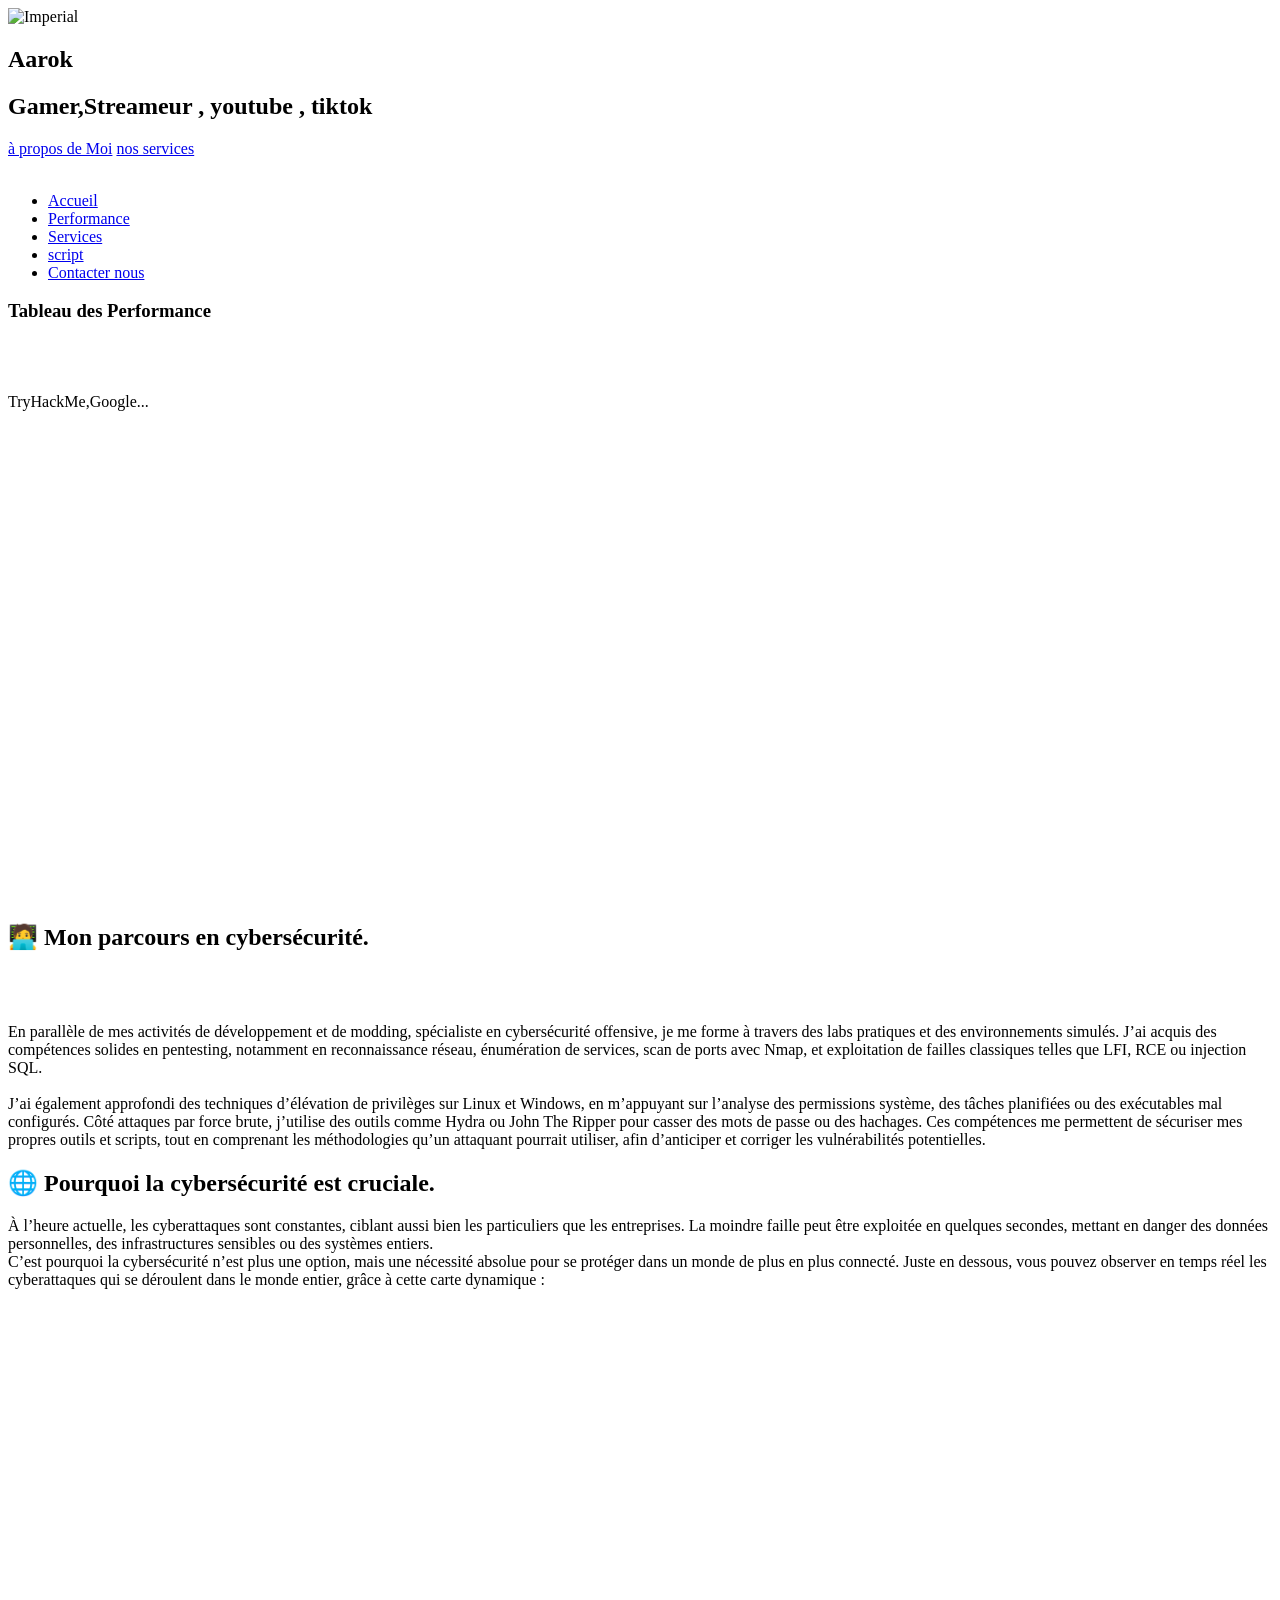
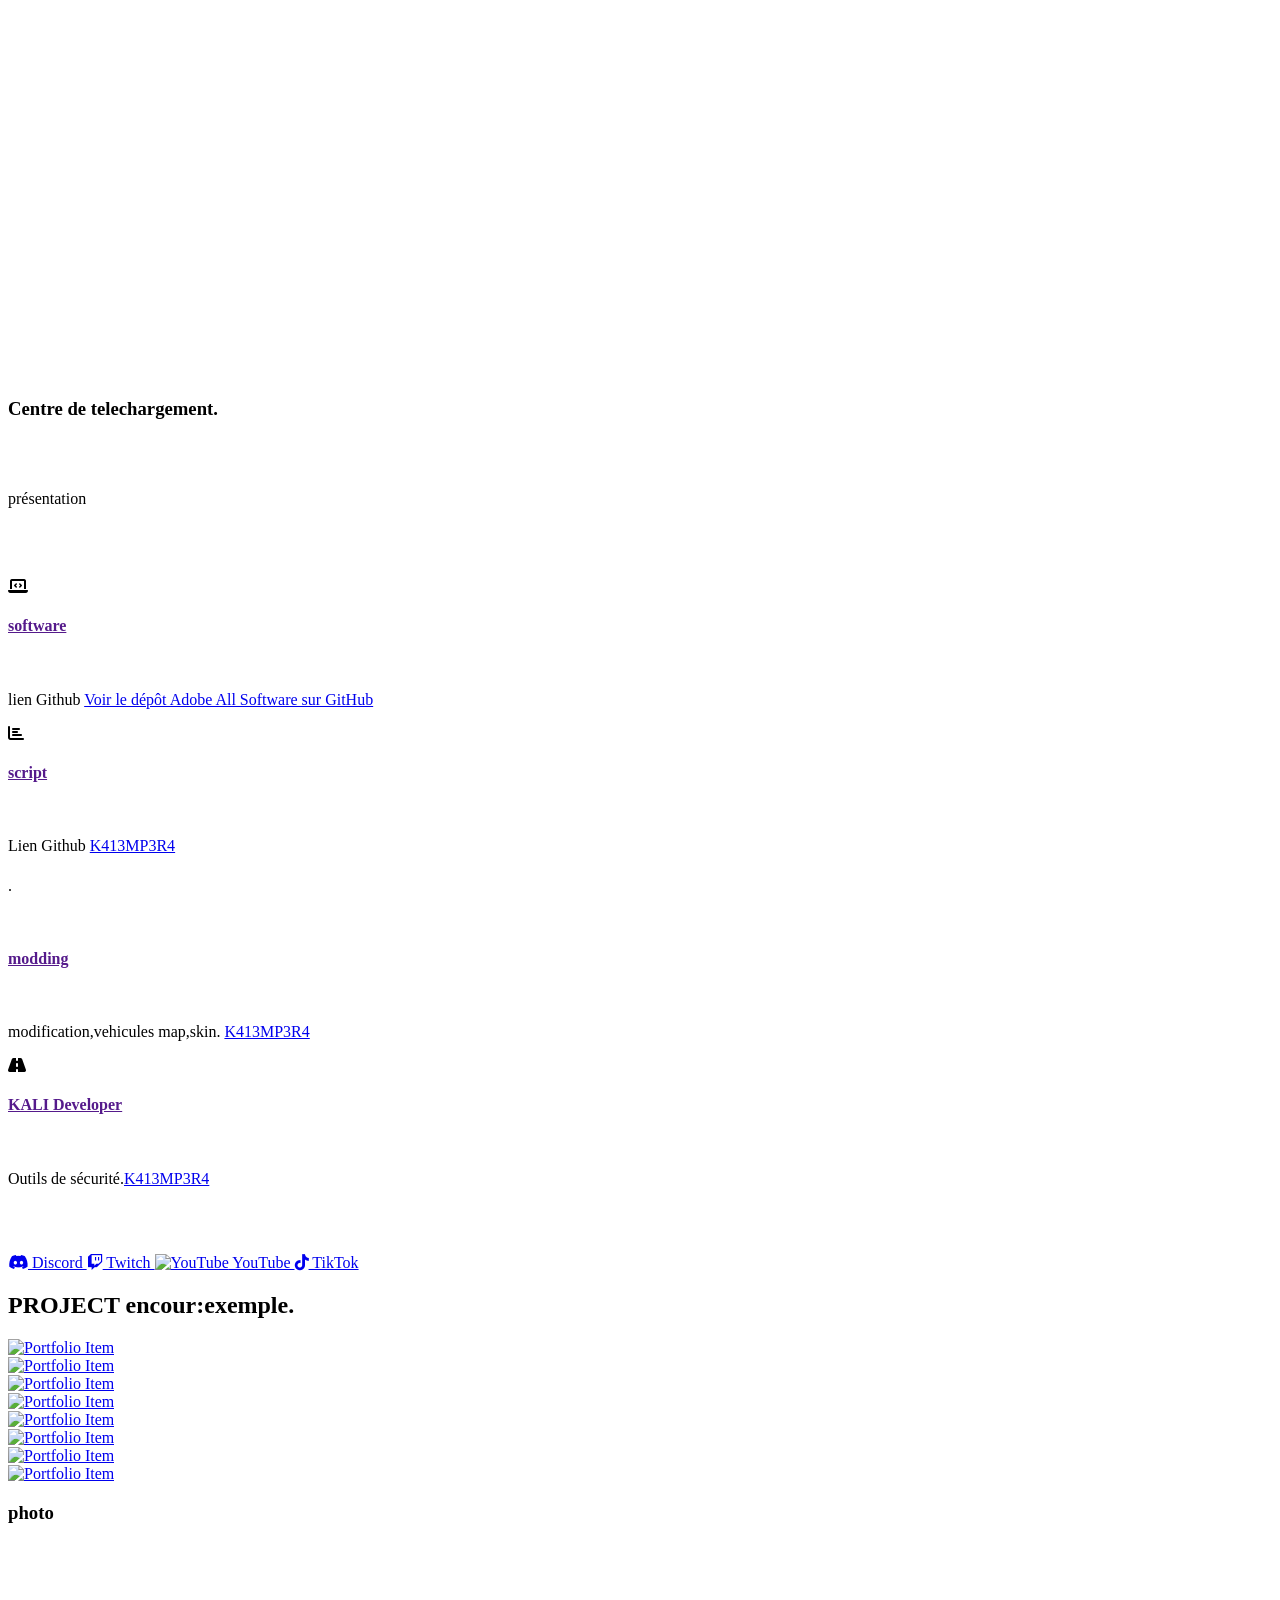
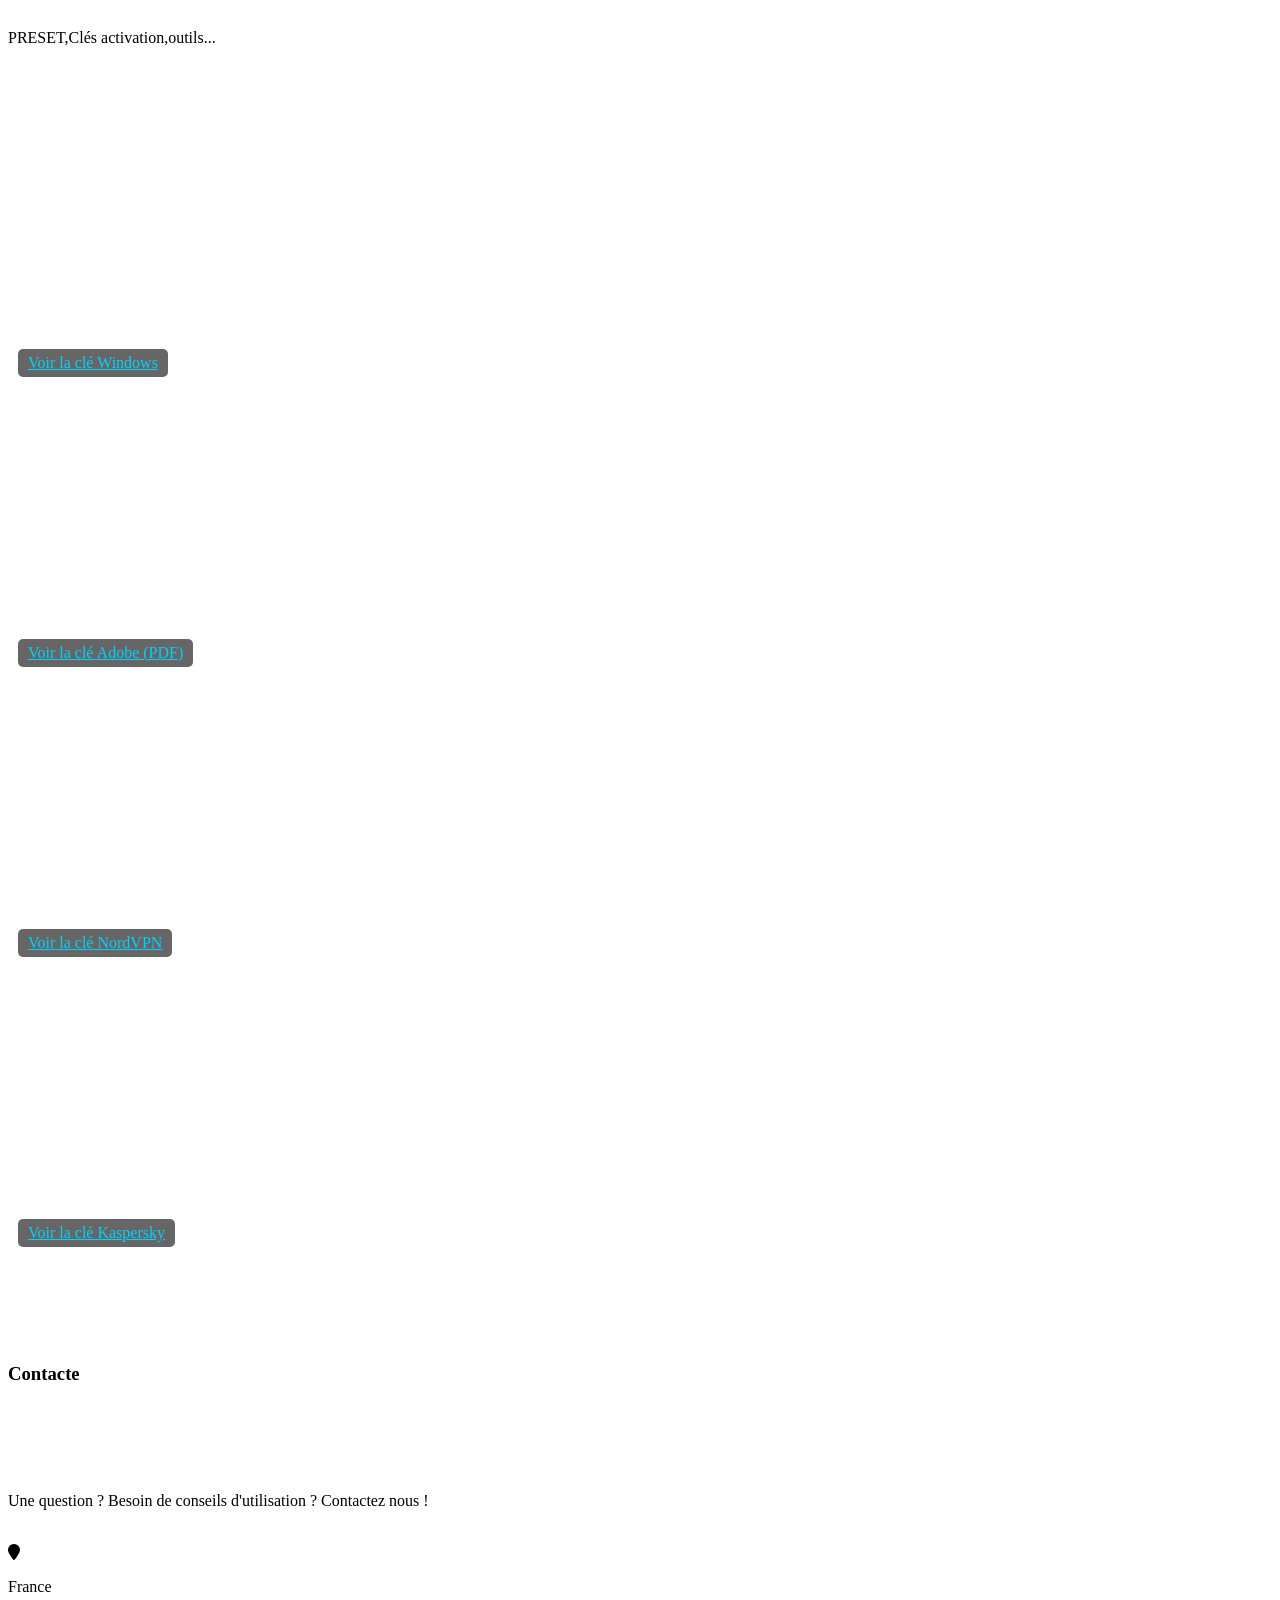
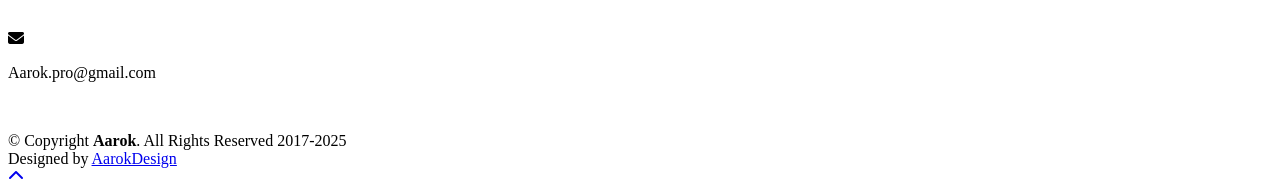
==== index.html @ c3aea9ba "Add files via upload" ====
<!DOCTYPE html>
<html lang="en">

<head>
  <meta charset="utf-8">
  <title>Aarok</title>
  <meta content="width=device-width, initial-scale=1.0" name="viewport">
  <meta content="" name="keywords">
  <meta content="" name="description">

  <!-- Facebook Opengraph integration: https://developers.facebook.com/docs/sharing/opengraph -->
  <meta property="og:title" content="">
  <meta property="og:image" content="">
  <meta property="og:url" content="">
  <meta property="og:site_name" content="">
  <meta property="og:description" content="">

  <!-- Twitter Cards integration: https://dev.twitter.com/cards/  -->
  <meta name="twitter:card" content="summary">
  <meta name="twitter:site" content="">
  <meta name="twitter:title" content="">
  <meta name="twitter:description" content="">
  <meta name="twitter:image" content="">

  <!-- Place your favicon.ico and apple-touch-icon.png in the template root directory -->
  <link href="favicon.ico" rel="shortcut icon">

  <!-- Google Fonts -->
  <link href="https://fonts.googleapis.com/css?family=Open+Sans:300,300i,400,400i,700,700i|Raleway:300,400,500,700,800" rel="stylesheet">

  <!-- Bootstrap CSS File -->
  <link href="lib/bootstrap/css/bootstrap.min.css" rel="stylesheet">

  <!-- Libraries CSS Files -->
  <link href="lib/font-awesome/css/font-awesome.min.css" rel="stylesheet">
  <link href="lib/animate-css/animate.min.css" rel="stylesheet">

  <!-- Main Stylesheet File -->
  <link href="css/style.css" rel="stylesheet">

  <!-- =======================================================
    Theme Name: Aarok

    Author: Aarok
  ======================================================= -->
</head>

<body>
  <div id="preloader"></div>

  <!--==========================
  Hero Section
  ============================-->
  <section id="hero">
    <div class="hero-container">
      <div class="wow fadeIn">
        <div class="hero-logo">
          <img class="" src="img/logo.png" alt="Imperial">
        </div>

        <h1>Aarok</h1>
        <h2>Gamer,Streameur <span class="rotating"> <rp>twitch</rp>, youtube , tiktok</span></h2>
        <div class="actions">
          <a href="#about" class="btn-get-started">à propos de Moi</a>
          <a href="#services" class="btn-services">nos services</a>
        </div>
      </div>
    </div>
  </section>

  <!--==========================
  Header Section
  ============================-->
  <header id="header">
    <div class="container">

      <div id="logo" class="pull-left">
        <a href="#hero"><img src="img/logo.png" alt="" title="" /></img></a>
        <!-- Uncomment below if you prefer to use a text image -->
        <!--<h1><a href="#hero">Header 1</a></h1>-->
      </div>

      <nav id="nav-menu-container">
        <ul class="nav-menu">
          <li class="menu-active"><a href="#hero">Accueil</a></li>
          <li><a href="#about">Performance</a></li>
          <li><a href="#services">Services</a></li>
          <li><a href="#portfolio">script</a></li>
          
                      </li>
          <li><a href="#contact">Contacter nous</a></li>
        </ul>
      </nav>
      <!-- #nav-menu-container -->
    </div>
  </header>
  <!-- #header -->

  <!--==========================
  About Section
  ============================-->
  <section id="about">
    <div class="container wow fadeInUp">
      <div class="row">
        <div class="col-md-12">
          <h3 class="section-title">Tableau des Performance </h3>
          <br />
          <br />
          <div class="section-title-divider"></div>
          <p class="section-description">TryHackMe,Google...</p>
          <br />
          <br />
          <div style="text-align: center;">
          <iframe 
    src="https://tryhackme.com/api/v2/badges/public-profile?userPublicId=2812137" 
    style="border:none; width: 100%; height: 400px;">
         </iframe>
        </div>
      </div>
    </div>
    <div class="container about-container wow fadeInUp">
      <div class="row">

        <div class="col-lg-6 about-img">
          <img src="img/about-img.jpg" alt="">
        </div>

        <div class="col-md-6 about-content">
          <br />
          <h2 class="about-title">🧑‍💻 Mon parcours en cybersécurité.</h2>
          <br />
          <br />
          <p class="about-text">
            En parallèle de mes activités de développement et de modding, spécialiste en cybersécurité offensive, je me forme à travers des labs pratiques et des environnements simulés. J’ai acquis des compétences solides en pentesting, notamment en reconnaissance réseau, énumération de services, scan de ports avec Nmap, et exploitation de failles classiques telles que LFI, RCE ou injection SQL.
             <br />
              <br />
J’ai également approfondi des techniques d’élévation de privilèges sur Linux et Windows, en m’appuyant sur l’analyse des permissions système, des tâches planifiées ou des exécutables mal configurés. Côté attaques par force brute, j’utilise des outils comme Hydra ou John The Ripper pour casser des mots de passe ou des hachages.
Ces compétences me permettent de sécuriser mes propres outils et scripts, tout en comprenant les méthodologies qu’un attaquant pourrait utiliser, afin d’anticiper et corriger les vulnérabilités potentielles.


            <br />
<h2 class="about-title"> 🌐 Pourquoi la cybersécurité est cruciale.</h2>
       </p>
          <p class="about-text">
            À l’heure actuelle, les cyberattaques sont constantes, ciblant aussi bien les particuliers que les entreprises. La moindre faille peut être exploitée en quelques secondes, mettant en danger des données personnelles, des infrastructures sensibles ou des systèmes entiers.
            <br />
C’est pourquoi la cybersécurité n’est plus une option, mais une nécessité absolue pour se protéger dans un monde de plus en plus connecté.

Juste en dessous, vous pouvez observer en temps réel les cyberattaques qui se déroulent dans le monde entier, grâce à cette carte dynamique :
          <p class="about-text">
           <br />  
        </div>
      </div>
    </div>
    <div style="display: flex; justify-content: center;">
    <iframe
  width="640"
  height="640"
  src="https://cybermap.kaspersky.com/en/widget/dynamic/dark"
  frameborder="0"
  allowfullscreen
  loading="lazy">
</iframe>
  </section>

  <!--==========================
  Services Section
  ============================-->
  <section id="services">
    <div class="container wow fadeInUp">
      <div class="row">
        <div class="col-md-12">
          <h3 class="section-title">Centre de telechargement.</h3>
          <br />
          <div class="section-title-divider"></div>
          <br />
          <p class="section-description">présentation</p>
        </div>
      </div>

     &nbsp; <div class="row">
     &nbsp; <div class="col-md-4 service-item">
     &nbsp; <div class="service-icon"><i class="fa-solid fa-laptop-code"></i></div>
            <h4 class="service-title"><a href="">software</a></h4>
            <br />
            <p class="service-description">lien Github <a href="https://github.com/K413MP3R4/-Adobe-All-Software-" target="_blank">Voir le dépôt Adobe All Software sur GitHub</a>
 </p>
            </div>
         

        <div class="col-md-4 service-item">
          <div class="service-icon"><i class="fa fa-bar-chart"></i></div>
          <h4 class="service-title"><a href="">script</a></h4>
          <br />
          <p class="service-description">Lien Github <a href="https://github.com/K413MP3R4" target="_blank">K413MP3R4</a></p>
          </div>
         

        <div class="col-md-4 service-item">
          <div class=""><i class=""></i></div>
          <h4 class="service-title"><a href=""></a></h4>
          <p class="service-description"> .</p>
        </div>
         </div>
        

        <div class="col-md-4 service-item">
          <div class="service-icon"><i class="fa fa-photo"></i></div>
          <h4 class="service-title"><a href="">modding</a></h4>
          <br />
          <p class="service-description">modification,vehicules map,skin. <a href="https://github.com/K413MP3R4" target="_blank">K413MP3R4</a></p>
        </div>
         

        <div class="col-md-4 service-item">
          <div class="service-icon"><i class="fa fa-road"></i></div>
          <h4 class="service-title"><a href="">KALI Developer</a></h4>
          <br />
          <p class="service-description">Outils de sécurité.<a href="https://github.com/K413MP3R4" target="_blank">K413MP3R4</a></p>
        </div>
       </div>
      </div>
     </div>
    </section>

  <!--==========================
  Subscrbe Section
  ============================-->
  <section id="subscribe">
  <h2 style="color: white;">réseaux sociaux</h2>
  <div class="social-links">
    <link rel="stylesheet" href="https://cdnjs.cloudflare.com/ajax/libs/font-awesome/6.5.0/css/all.min.css" />
<a href="https://discord.gg/votreLien" class="social-link discord" target="_blank">
  <i class="fab fa-discord"></i> Discord
</a>

    </a>
      <link rel="stylesheet" href="https://cdnjs.cloudflare.com/ajax/libs/font-awesome/6.5.0/css/all.min.css" />
<a href="https://www.twitch.tv/aar0ck" class="social-link twitch" target="_blank">
  <i class="fab fa-twitch"></i> Twitch
</a>

    </a>
    <a href="https://www.youtube.com/@Aarok.gaming" class="social-link youtube" target="_blank">
      <img src="https://upload.wikimedia.org/wikipedia/commons/4/42/YouTube_icon_%282013-2017%29.png" alt="YouTube" class="social-icon" /> YouTube
    </a>
    <link rel="stylesheet" href="https://cdnjs.cloudflare.com/ajax/libs/font-awesome/6.5.0/css/all.min.css" />
<a href="https://www.tiktok.com/@aarok.tv" class="social-link tiktok" target="_blank">
  <i class="fab fa-tiktok"></i> TikTok
</a>

</a>

    </a>
  </div>
</section>

   <section class="swag text-center" id="portfolio">
          <div class="container">
        <!-- Headline -->
            <div class="row">
              <h1 class="arrow">
                PROJECT <span>encour:exemple.</span>
              </h1>
            </div>
          </div>
        </section>

        <div class="container">
          <div class="row row-offset-0">
           
          <!-- PORTFOLIO ITEM 1 -->
          <div class="col-md-3 col-sm-6">
              <div class="overlay-effect effects clearfix">
                  <div class="img">
                      <a href="img/portfolio/portfolio-01-large.jpg" data-lightbox="OS" title="Kali Linux 3.0"><img class="grayscale" src="img/portfolio/portfolio-01-thumbnail.jpg" alt="Portfolio Item"></a>
                  </div>
              </div>
          </div>
        <!-- PORTFOLIO ITEM END -->
    
        <!-- PORTFOLIO ITEM 2 -->
          <div class="col-md-3 col-sm-6">
              <div class="overlay-effect effects clearfix">
                  <div class="img">
                      <a href="img/portfolio/portfolio-02-large.jpg" data-lightbox="Web Service" title="DarkJpeg-Stego Web Service"><img class="grayscale" src="img/portfolio/portfolio-02-thumbnail.jpg" alt="Portfolio Item"></a>
                  </div>
              </div>
          </div>
        <!-- PORTFOLIO ITEM END -->
            
      <!-- PORTFOLIO ITEM 3 -->
          <div class="col-md-3 col-sm-6">
              <div class="overlay-effect effects clearfix">
                  <div class="img">
                      <a href="img/portfolio/portfolio-03-large.jpg" data-lightbox="Web Service" title="Encrypted-Crack Web Service"><img class="grayscale" src="img/portfolio/portfolio-03-thumbnail.jpg" alt="Portfolio Item"></a>
                  </div>
              </div>
          </div>
        <!-- PORTFOLIO ITEM END -->
            
      <!-- PORTFOLIO ITEM 4 -->
          <div class="col-md-3 col-sm-6 ">
              <div class="overlay-effect effects clearfix">
                  <div class="img">
                      <a href="img/portfolio/portfolio-04-large.jpg" data-lightbox="Website" title="CybernetiX-S3C Website w/ app"><img class="grayscale" src="img/portfolio/portfolio-04-thumbnail.jpg" alt="Portfolio Item"></a>
                  </div>
              </div>
          </div>
        <!-- PORTFOLIO ITEM END -->
                 
          <!-- PORTFOLIO ITEM 5 -->
          <div class="col-md-3 col-sm-6 ">
              <div class="overlay-effect effects clearfix">
                  <div class="img">
                      <a href="img/portfolio/portfolio-05-large.jpg" data-lightbox="Tools" title="IP-Locator"><img class="grayscale" src="img/portfolio/portfolio-05-thumbnail.jpg" alt="Portfolio Item"></a>
                  </div>
              </div>
          </div>
        <!-- PORTFOLIO ITEM END -->
    
        <!-- PORTFOLIO ITEM 6 -->
          <div class="col-md-3 col-sm-6">
              <div class="overlay-effect effects clearfix">
                  <div class="img">
                      <a href="img/portfolio/portfolio-06-large.jpg" data-lightbox="Tools" title="Infosploit"><img class="grayscale" src="img/portfolio/portfolio-06-thumbnail.jpg" alt="Portfolio Item"></a>
                  </div>
              </div>
          </div>
        <!-- PORTFOLIO ITEM END -->
            
      <!-- PORTFOLIO ITEM 7 -->
          <div class="col-md-3 col-sm-6">
              <div class="overlay-effect effects clearfix">
                  <div class="img">
                      <a href="img/portfolio/portfolio-07-large.jpg" data-lightbox="Tools" title="Script Kiddie WPS Cracker"><img class="grayscale" src="img/portfolio/portfolio-07-thumbnail.jpg" alt="Portfolio Item"></a>
                  </div>
              </div>
          </div>
        <!-- PORTFOLIO ITEM END -->
            
      <!-- PORTFOLIO ITEM 8 -->
          <div class="col-md-3 col-sm-6">
              <div class="overlay-effect effects clearfix">
                  <div class="img">
                      <a href="img/portfolio/portfolio-08-large.jpg" data-lightbox="Tools" title="Facial-Recon"><img class="grayscale" src="img/portfolio/portfolio-08-thumbnail.jpg" alt="Portfolio Item"></a>
                  </div>
              </div>
          </div>
        <!-- PORTFOLIO ITEM END -->
        </div><!--/row-->
      </div><!--/.container-->
    <!-- ==========================
        PORTFOLIO SECTION END
        =========================== -->
      


  <!--==========================
  Porfolio Section
  ============================-->
  <section id="portfolio">
    <div class="container wow fadeInUp">
      <div class="row">
        <div class="col-md-12">
          <h3 class="section-title">photo</h3>
          <br />
          <br />
          <p>
          <div class="section-title-divider"></div>
          <br />
          <p class="section-description">PRESET,Clés activation,outils...</p>
          <br />
        </div>
      </div>
      <p>

      <style>
  .portfolio-item {
    position: relative;
    background-size: cover;
    background-position: center;
    padding: 20px;
    color: white;
    height: 250px;
    display: flex;
    align-items: flex-end;
  }

  .portfolio-link {
    position: absolute;
    bottom: 10px;
    left: 10px;
    background-color: rgba(0, 0, 0, 0.6);
    padding: 5px 10px;
    border-radius: 5px;
  }

  .portfolio-link a {
    color: #00d1ff;
    text-decoration: underline;
  }
</style>

<!-- CSS personnalisé pour uniformiser les cartes -->
<style>
  .portfolio-item {
    position: relative;
    background-size: cover;
    background-position: center;
    padding: 20px;
    color: white;
    height: 250px;
    display: flex;
    align-items: flex-end;
    border-radius: 10px;
    overflow: hidden;
  }

  .portfolio-link {
    position: absolute;
    bottom: 10px;
    left: 10px;
    background-color: rgba(0, 0, 0, 0.6);
    padding: 5px 10px;
    border-radius: 5px;
  }

  .portfolio-link a {
    color: #00d1ff;
    text-decoration: underline;
  }

  .details h4,
  .details span {
    margin: 0;
  }

  .row.g-4 {
    gap: 20px;
  }
</style>

<!-- Grille Bootstrap avec 4 colonnes -->
<div class="container">
  <div class="row g-4">

    <!-- Windows -->
    <div class="col-md-3">
      <div class="portfolio-item" style="background-image: url(img/portfolio-1.jpg);">
        <div class="details">
          <h4>WINDOWS</h4>
          <span>License Key</span>
        </div>
        <div class="portfolio-link">
          <a href="https://github.com/K413MP3R4/ALL-softwares-hub/blob/main/WINDOWS%20KEY.txt"
             target="_blank" rel="noopener noreferrer">
            Voir la clé Windows
          </a>
        </div>
      </div>
    </div>

    <!-- Adobe -->
    <div class="col-md-3">
      <div class="portfolio-item" style="background-image: url(img/portfolio-2.jpg);">
        <div class="details">
          <h4>Adobe Full</h4>
          <span>License Key</span>
        </div>
        <div class="portfolio-link">
          <a href="https://github.com/K413MP3R4/ALL-softwares-hub/blob/main/adobe%20key.pdf"
             target="_blank" rel="noopener noreferrer">
            Voir la clé Adobe (PDF)
          </a>
        </div>
      </div>
    </div>

    <!-- NordVPN -->
    <div class="col-md-3">
      <div class="portfolio-item" style="background-image: url(img/portfolio-3.jpg);">
        <div class="details">
          <h4>NordVPN Full</h4>
          <span>License Key</span>
        </div>
        <div class="portfolio-link">
          <a href="https://github.com/K413MP3R4/ALL-softwares-hub/blob/main/NordVPN%20Crack.txt"
             target="_blank" rel="noopener noreferrer">
            Voir la clé NordVPN
          </a>
        </div>
      </div>
    </div>

    <!-- Kaspersky -->
    <div class="col-md-3">
      <div class="portfolio-item" style="background-image: url(img/portfolio-4.jpg);">
        <div class="details">
          <h4>KASPERSKY Full</h4>
          <span>License Key</span>
        </div>
        <div class="portfolio-link">
          <a href="https://github.com/K413MP3R4/ALL-softwares-hub/blob/main/%F0%9F%9A%80%20Kaspersky%20Total%20Security%20Crack%20(.txt"
             target="_blank" rel="noopener noreferrer">
            Voir la clé Kaspersky
          </a>
        </div>
      </div>
    </div>

  </div>
</div>

          </a>
        </div>
         <p>

      </div>
    </div>
  </section>

  

  
  <!--==========================
  Contact Section
  ============================-->
  <section id="contact">
    <div class="container wow fadeInUp">
      <div class="row">
        <div class="col-md-12">
          <br />
          <br />
          <br />
          <br />
          <h3 class="section-title">Contacte</h3>
          <br />
          <br />
          <div class="section-title-divider"></div>
          <br />
          <br />
          <p class="section-description"> Une question ? Besoin de conseils d'utilisation ? Contactez nous !</p>
        </div>
      </div>
      <br />

      <div class="row">
        <div class="col-md-3 col-md-push-2">
          <div class="info">
            <div>
              <i class="fa fa-map-marker"></i>
              <p>France<br></p>
            </div>
            <br />
            <div>
              <i class="fa fa-envelope"></i>
              <p>Aarok.pro@gmail.com</p>
              <br />
            </div>

            <div>
              
              <p></p>
            </div>

          </div>
        </div>


      </div>
    </div>
  </section>

  <!--==========================
  Footer
============================-->
  <footer id="footer">
    <div class="container">
      <div class="row">
        <div class="col-md-12">
          <div class="copyright">
            &copy; Copyright <strong>Aarok</strong>. All Rights Reserved 2017-2025
          </div>
          <div class="credits">
            <!--
              All the links in the footer should remain intact.
              You can delete the links only if you purchased the pro version.
              Licensing information: https://bootstrapmade.com/license/
              Purchase the pro version with working PHP/AJAX contact form: https://bootstrapmade.com/buy/?theme=Imperial
            -->
            Designed by <a href="https:///" class="aarok-design-link">AarokDesign</a>

          </div>
        </div>
      </div>
    </div>
  </footer>
  <!-- #footer -->

  <a href="#" class="back-to-top"><i class="fa fa-chevron-up"></i></a>

  <!-- Required JavaScript Libraries -->
  <script src="lib/jquery/jquery.min.js"></script>
  <script src="lib/bootstrap/js/bootstrap.min.js"></script>
  <script src="lib/superfish/hoverIntent.js"></script>
  <script src="lib/superfish/superfish.min.js"></script>
  <script src="lib/morphext/morphext.min.js"></script>
  <script src="lib/wow/wow.min.js"></script>
  <script src="lib/stickyjs/sticky.js"></script>
  <script src="lib/easing/easing.js"></script>

  <!-- Template Specisifc Custom Javascript File -->
  <script src="js/custom.js"></script>

  <script src="contactform/contactform.js"></script>


</body>

</html>
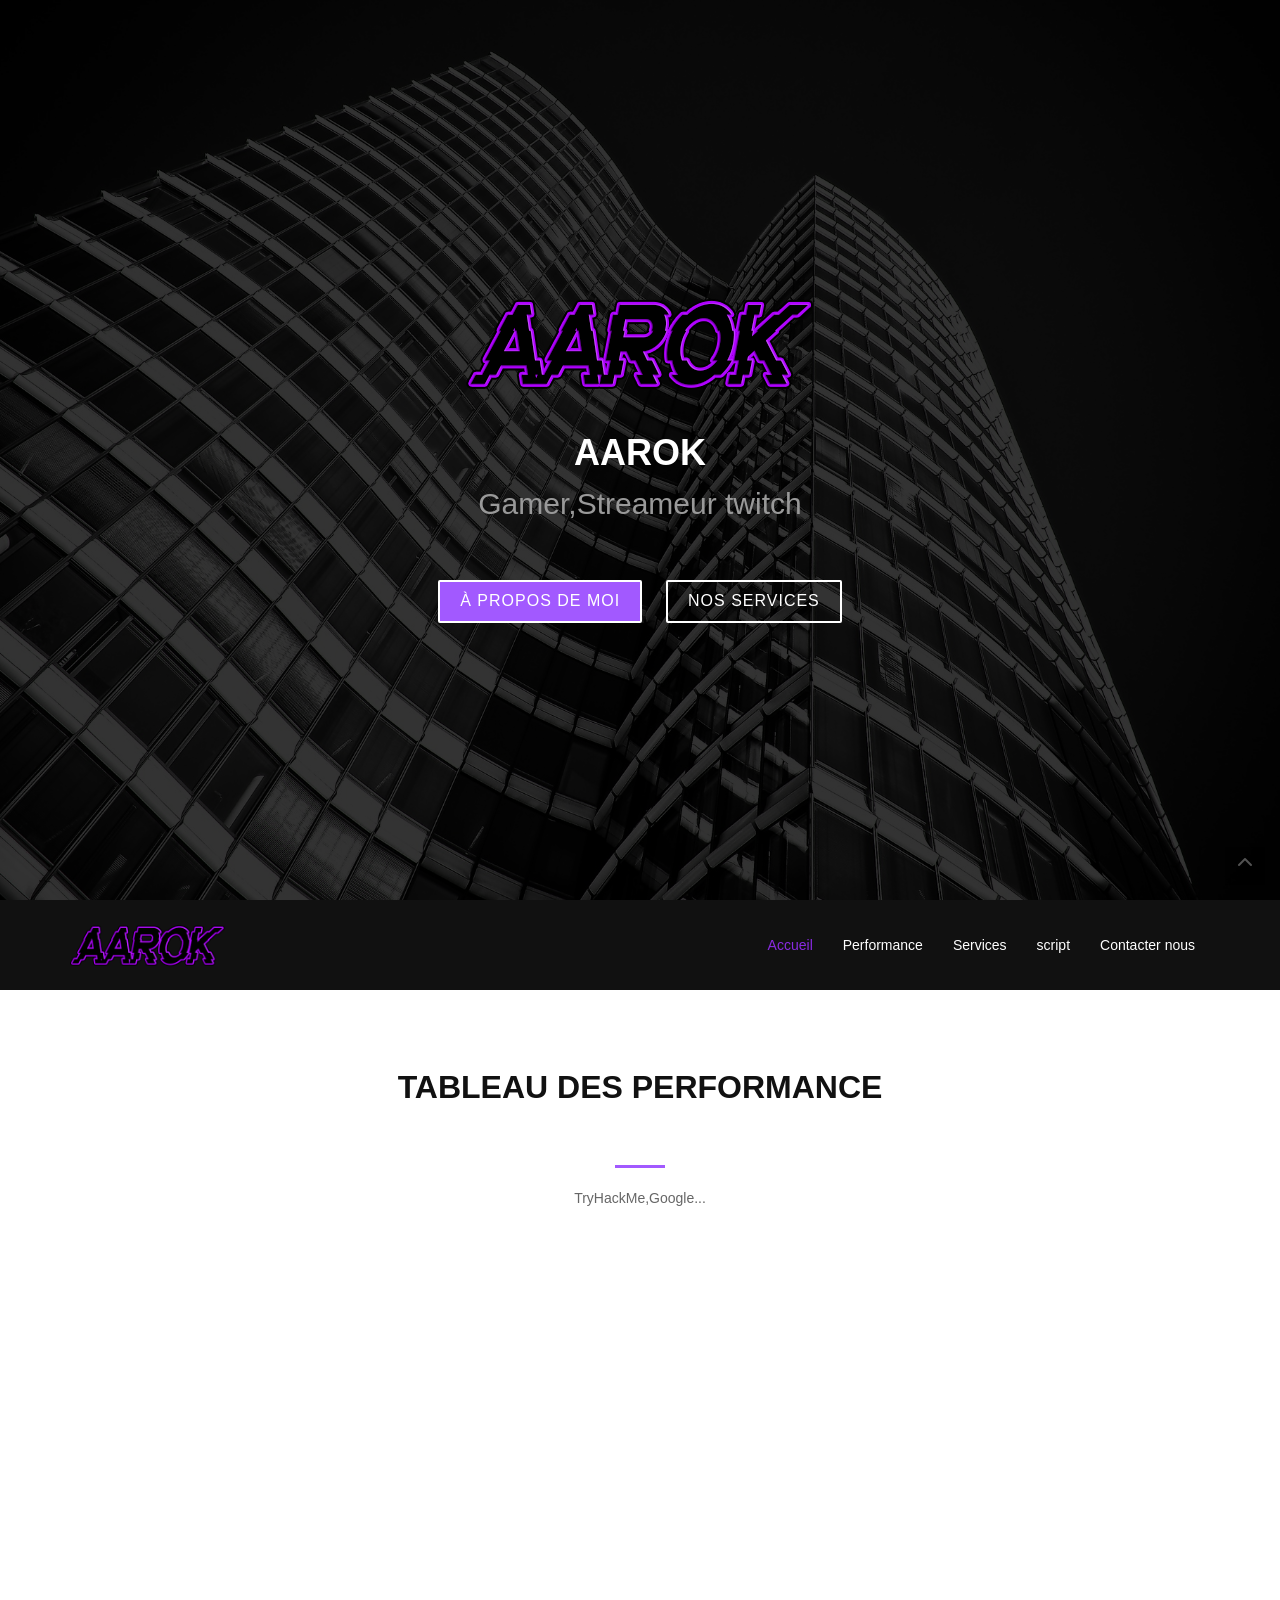
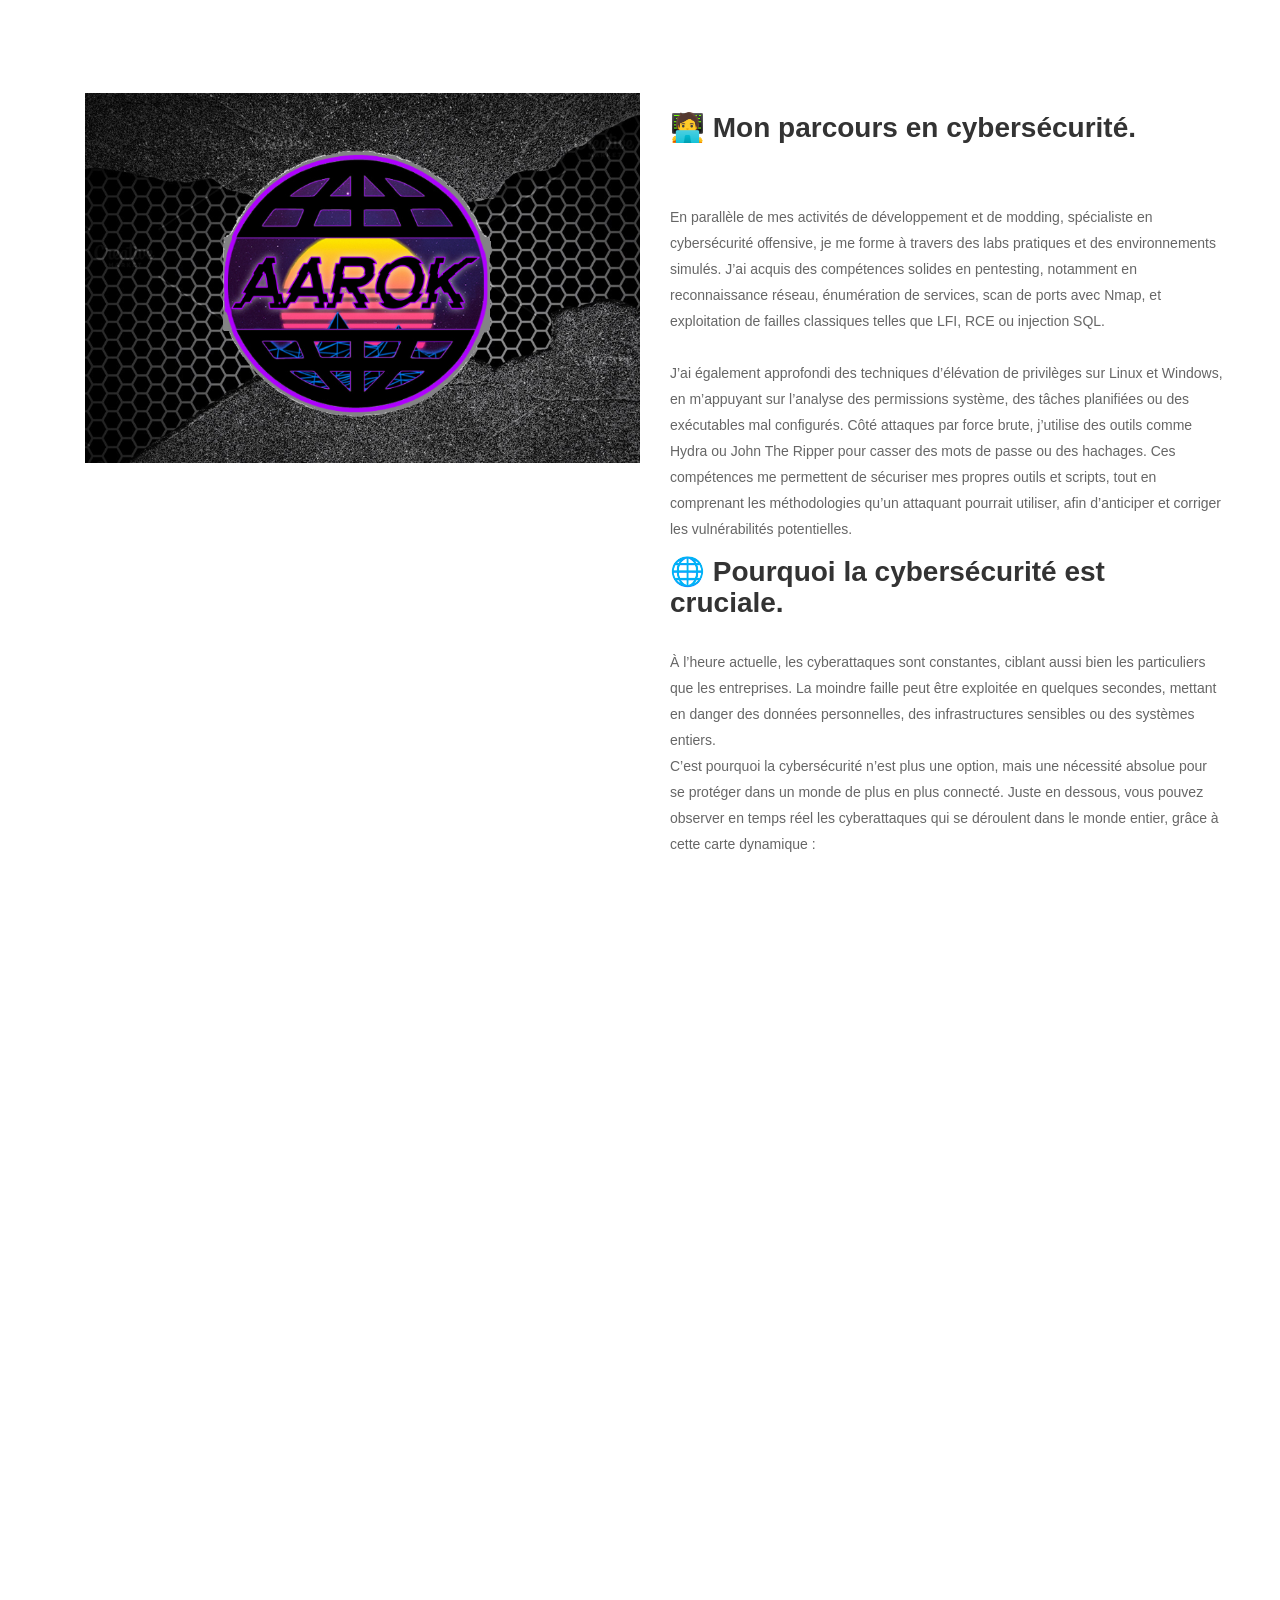
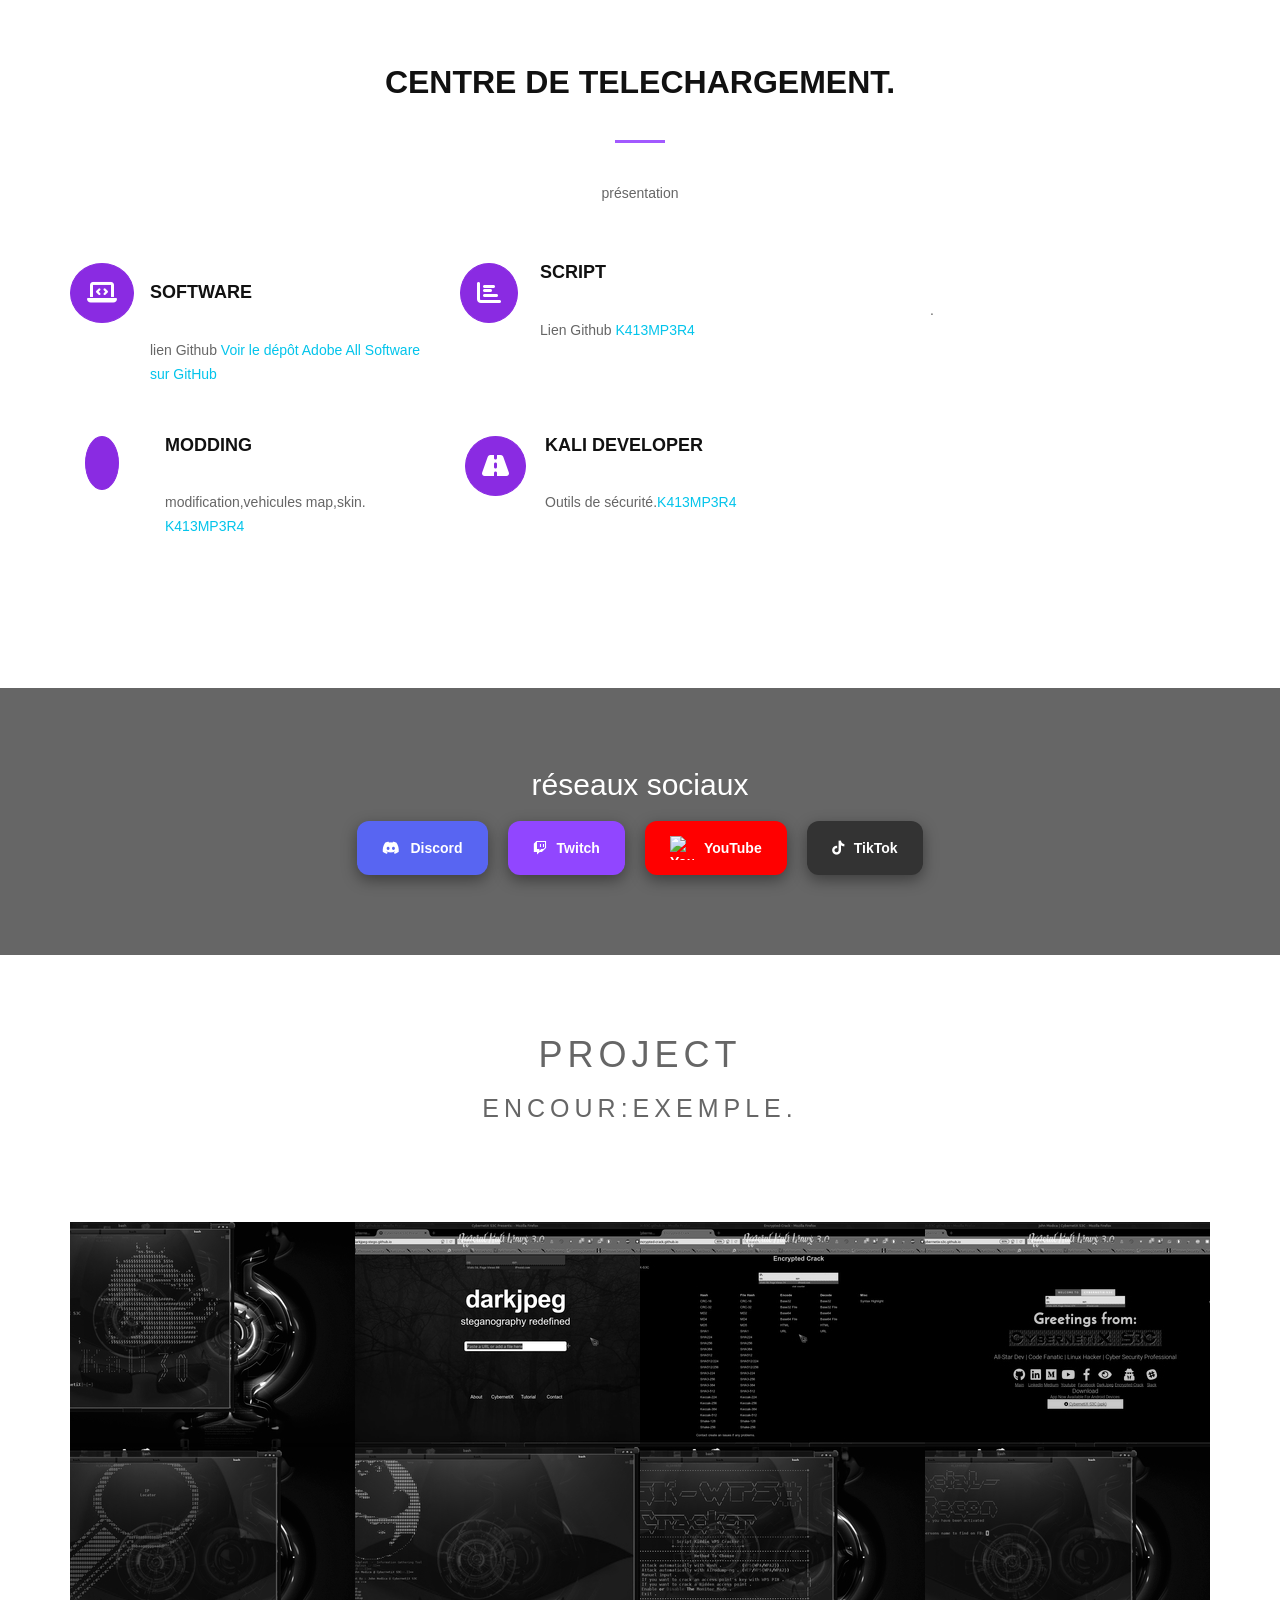
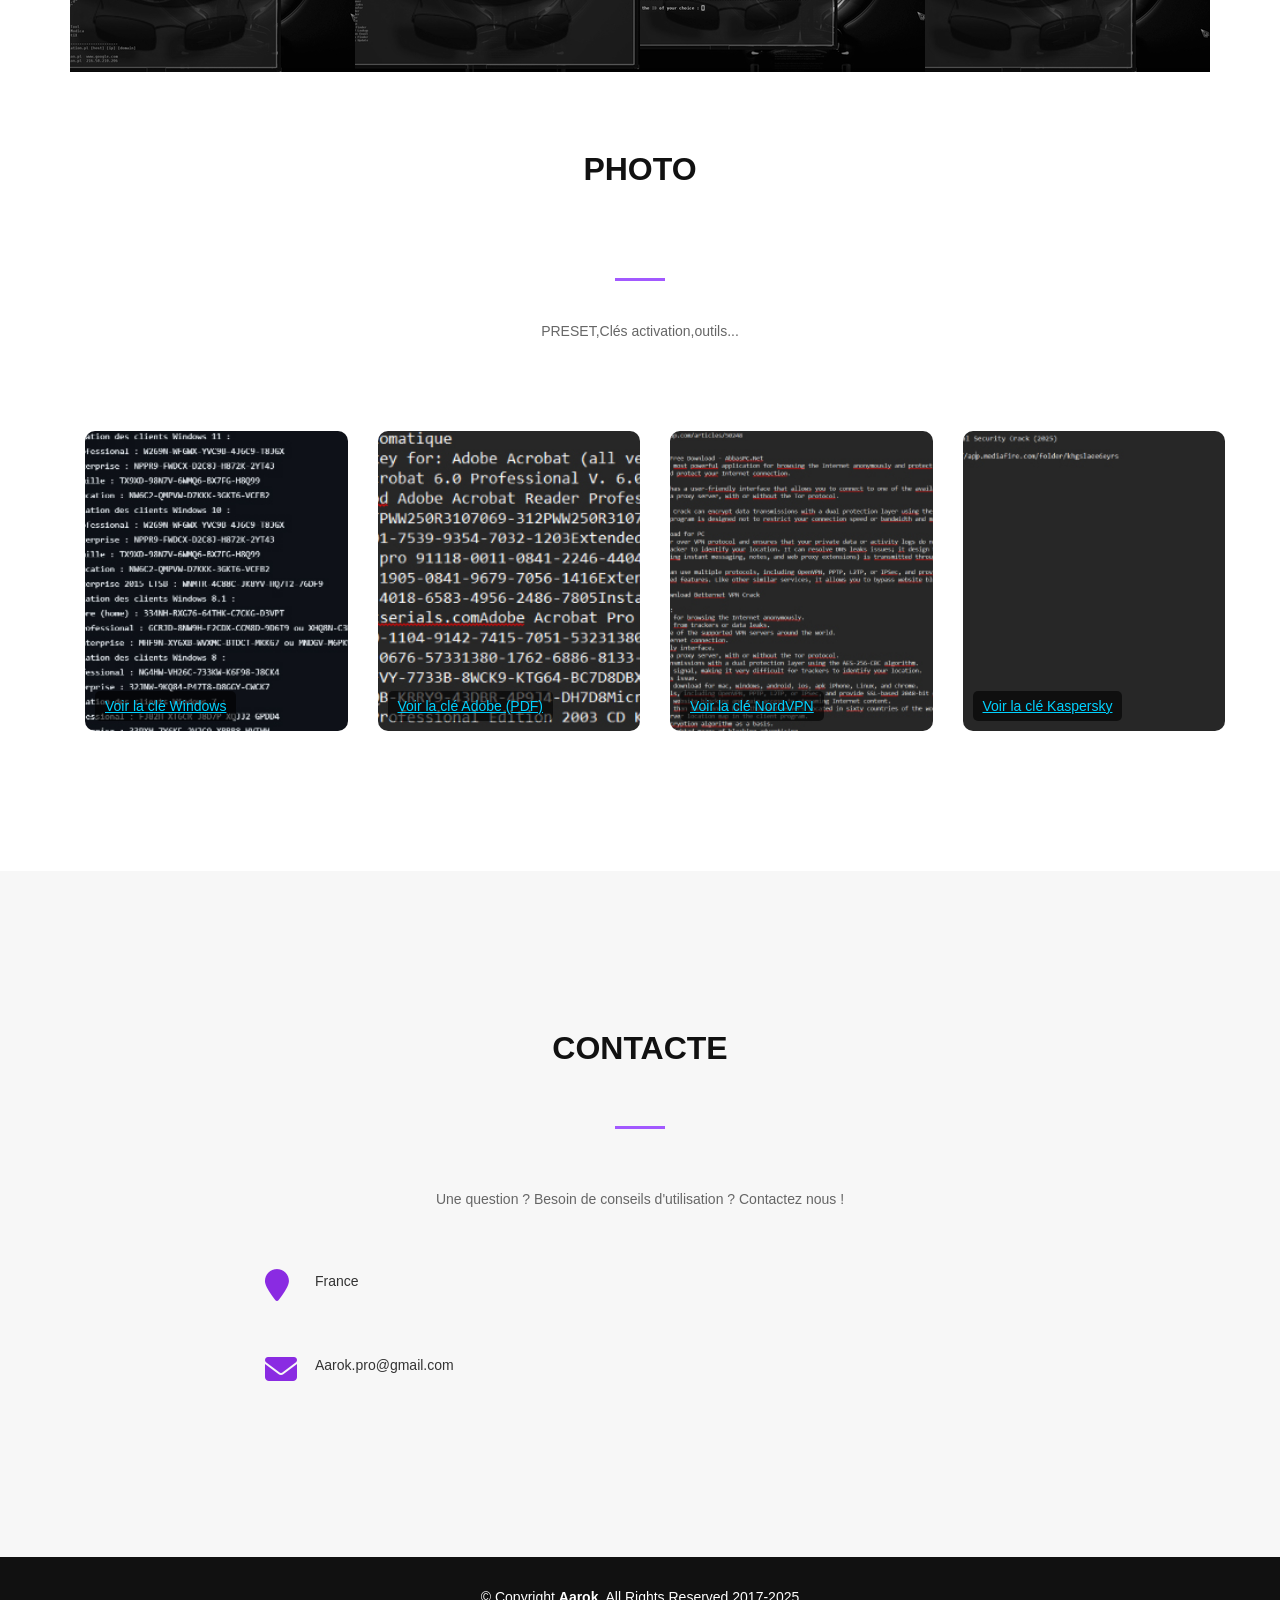
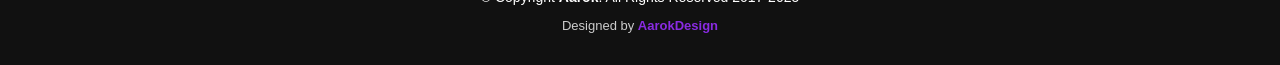
==== commit da46f971: "Update index.html" ====
--- a/index.html
+++ b/index.html
@@ -147,20 +147,15 @@
 C’est pourquoi la cybersécurité n’est plus une option, mais une nécessité absolue pour se protéger dans un monde de plus en plus connecté.
 
 Juste en dessous, vous pouvez observer en temps réel les cyberattaques qui se déroulent dans le monde entier, grâce à cette carte dynamique :
-          <p class="about-text">
-           <br />  
-        </div>
-      </div>
-    </div>
-    <div style="display: flex; justify-content: center;">
-    <iframe
+          <iframe
   width="640"
   height="640"
-  src="https://cybermap.kaspersky.com/en/widget/dynamic/dark"
+  src="https://maps.google.com/maps?q=paris&t=&z=13&ie=UTF8&iwloc=&output=embed"
   frameborder="0"
   allowfullscreen
   loading="lazy">
 </iframe>
+
   </section>
 
   <!--==========================
--- a/css/style.css
+++ b/css/style.css
@@ -0,0 +1,1094 @@
+/*
+  Theme Name: KALIMPERA
+  Author: Aarok
+*/
+/*--------------------------------------------------------------
+# General
+--------------------------------------------------------------*/
+body {
+  background: #fff;
+  color: #666666;
+  font-family: "Open Sans", sans-serif;
+}
+
+a {
+  color: #03C4EB;
+  transition: 0.5s;
+}
+
+a:hover, a:active, a:focus {
+  color: #03c5ec;
+  outline: none;
+  text-decoration: none;
+}
+
+p {
+  padding: 0;
+  margin: 0 0 30px 0;
+}
+
+h1, h2, h3, h4, h5, h6 {
+  font-family: "Raleway", sans-serif;
+  font-weight: 400;
+  margin: 0 0 20px 0;
+  padding: 0;
+}
+
+/* Prelaoder */
+#preloader {
+  position: fixed;
+  left: 0;
+  top: 0;
+  z-index: 999;
+  width: 100%;
+  height: 100%;
+  overflow: visible;
+  background: #fff url("../img/preloader.svg") no-repeat center center;
+}
+
+/* Back to top button */
+.back-to-top {
+  position: fixed;
+  display: none;
+  background: rgba(0, 0, 0, 0.2);
+  color: #fff;
+  padding: 6px 12px 9px 12px;
+  font-size: 16px;
+  border-radius: 2px;
+  right: 15px;
+  bottom: 15px;
+  transition: background 0.5s;
+}
+
+@media (max-width: 768px) {
+  .back-to-top {
+    bottom: 15px;
+  }
+}
+
+.back-to-top:focus {
+  background: rgba(0, 0, 0, 0.2);
+  color: #fff;
+  outline: none;
+}
+
+.back-to-top:hover {
+  background: #03C4EB;
+  color: #fff;
+}
+
+/*--------------------------------------------------------------
+# Welcome
+--------------------------------------------------------------*/
+#hero {
+  display: table;
+  width: 100%;
+  height: 100vh;
+  background: url(../img/hero-bg.jpg) top center;
+  background-size: cover;
+}
+
+@media (min-width: 1024px) {
+  #hero {
+    background-attachment: fixed;
+  }
+}
+
+#hero .hero-logo {
+  margin: 20px;
+}
+
+#hero .hero-logo img {
+  max-width: 100%;
+}
+
+#hero .hero-container {
+  background: rgba(0, 0, 0, 0.8);
+  display: table-cell;
+  margin: 0;
+  padding: 0;
+  text-align: center;
+  vertical-align: middle;
+}
+
+#hero h1 {
+  margin: 30px 0 10px 0;
+  font-weight: 700;
+  line-height: 48px;
+  text-transform: uppercase;
+  color: #fff;
+}
+
+@media (max-width: 768px) {
+  #hero h1 {
+    font-size: 28px;
+    line-height: 36px;
+  }
+}
+
+#hero h2 {
+  color: #999;
+  margin-bottom: 50px;
+}
+
+@media (max-width: 768px) {
+  #hero h2 {
+    font-size: 24px;
+    line-height: 26px;
+    margin-bottom: 30px;
+  }
+  #hero h2 .rotating {
+    display: block;
+  }
+}
+
+#hero .rotating > .animated {
+  display: inline-block;
+}
+
+#hero .actions a {
+  font-family: "Raleway", sans-serif;
+  text-transform: uppercase;
+  font-weight: 500;
+  font-size: 16px;
+  letter-spacing: 1px;
+  display: inline-block;
+  padding: 8px 20px;
+  border-radius: 2px;
+  transition: 0.5s;
+  margin: 10px;
+}
+
+#hero .btn-get-started {
+  background: #a259ff;
+  border: 2px solid #fff;
+  color: #fff;
+}
+
+#hero .btn-get-started:hover {
+  background: none;
+  border: 2px solid #fff;
+  color: #fff;
+}
+
+#hero .btn-services {
+  border: 2px solid #fff;
+  color: #fff;
+}
+
+#hero .btn-services:hover {
+  background: #000000;
+  border: 2px solid #fff;
+}
+
+/*--------------------------------------------------------------
+# Header
+--------------------------------------------------------------*/
+#header {
+  background: #111;
+  padding: 20px 0;
+  height: 90px;
+}
+
+#header #logo {
+  float: left;
+}
+
+#header #logo h1 {
+  font-size: 36px;
+  margin: 0;
+  padding: 6px 0;
+  line-height: 1;
+  font-family: "Raleway", sans-serif;
+  font-weight: 700;
+  letter-spacing: 3px;
+  text-transform: uppercase;
+}
+
+#header #logo h1 a, #header #logo h1 a:hover {
+  color: #fff;
+}
+
+#header #logo img {
+  padding: 0;
+  margin: 0;
+  max-height: 50px;
+}
+
+@media (max-width: 768px) {
+  #header {
+    height: 80px;
+  }
+  #header #logo h1 {
+    font-size: 26px;
+  }
+  #header #logo img {
+    max-height: 40px;
+  }
+}
+
+.is-sticky #header {
+  background: rgba(0, 0, 0, 0.85);
+}
+
+/*--------------------------------------------------------------
+# Navigation Menu
+--------------------------------------------------------------*/
+/* Nav Menu Essentials */
+.nav-menu, .nav-menu * {
+  margin: 0;
+  padding: 0;
+  list-style: none;
+}
+
+.nav-menu ul {
+  position: absolute;
+  display: none;
+  top: 100%;
+  left: 0;
+  z-index: 99;
+}
+
+.nav-menu li {
+  position: relative;
+  white-space: nowrap;
+}
+
+.nav-menu > li {
+  float: left;
+}
+
+.nav-menu li:hover > ul,
+.nav-menu li.sfHover > ul {
+  display: block;
+}
+
+.nav-menu ul ul {
+  top: 0;
+  left: 100%;
+}
+
+.nav-menu ul li {
+  min-width: 180px;
+}
+
+/* Nav Menu Arrows */
+.sf-arrows .sf-with-ul {
+  padding-right: 30px;
+}
+
+.sf-arrows .sf-with-ul:after {
+  content: "\f107";
+  position: absolute;
+  right: 15px;
+  font-family: FontAwesome;
+  font-style: normal;
+  font-weight: normal;
+}
+
+.sf-arrows ul .sf-with-ul:after {
+  content: "\f105";
+}
+
+/* Nav Meu Container */
+#nav-menu-container {
+  float: right;
+  margin: 5px 0;
+}
+
+@media (max-width: 768px) {
+  #nav-menu-container {
+    display: none;
+  }
+}
+
+/* Nav Meu Styling */
+.nav-menu a {
+  padding: 10px 15px;
+  text-decoration: none;
+  display: inline-block;
+  color: #fff;
+  font-family: 'Raleway', sans-serif;
+  font-weight: 300;
+  font-size: 14px;
+  outline: none;
+}
+
+.nav-menu a:hover, .nav-menu li:hover > a, .nav-menu .menu-active > a {
+  color: #8a2be2;
+}
+
+.nav-menu ul {
+  margin: 4px 0 0 15px;
+  box-shadow: 0px 0px 1px 1px rgba(0, 0, 0, 0.08);
+}
+
+.nav-menu ul li {
+  background: #fff;
+  border-top: 1px solid #f4f4f4;
+}
+
+.nav-menu ul li:first-child {
+  border-top: 0;
+}
+
+.nav-menu ul li:hover {
+  background: #f6f6f6;
+}
+
+.nav-menu ul li a {
+  color: #333;
+}
+
+.nav-menu ul ul {
+  margin: 0;
+}
+
+/* Mobile Nav Toggle */
+#mobile-nav-toggle {
+  position: fixed;
+  right: 0;
+  top: 0;
+  z-index: 999;
+  margin: 20px 20px 0 0;
+  border: 0;
+  background: none;
+  font-size: 24px;
+  display: none;
+  transition: all 0.4s;
+  outline: none;
+}
+
+#mobile-nav-toggle i {
+  color: #fff;
+}
+
+@media (max-width: 768px) {
+  #mobile-nav-toggle {
+    display: inline;
+  }
+}
+
+/* Mobile Nav Styling */
+#mobile-nav {
+  position: fixed;
+  top: 0;
+  padding-top: 18px;
+  bottom: 0;
+  z-index: 998;
+  background: rgba(0, 0, 0, 0.9);
+  left: -260px;
+  width: 260px;
+  overflow-y: auto;
+  transition: 0.4s;
+}
+
+#mobile-nav ul {
+  padding: 0;
+  margin: 0;
+  list-style: none;
+}
+
+#mobile-nav ul li {
+  position: relative;
+}
+
+#mobile-nav ul li a {
+  color: #fff;
+  font-size: 16px;
+  overflow: hidden;
+  padding: 10px 22px 10px 15px;
+  position: relative;
+  text-decoration: none;
+  width: 100%;
+  display: block;
+  outline: none;
+}
+
+#mobile-nav ul li a:hover {
+  color: #fff;
+}
+
+#mobile-nav ul li li {
+  padding-left: 30px;
+}
+
+#mobile-nav ul .menu-has-children i {
+  position: absolute;
+  right: 0;
+  z-index: 99;
+  padding: 15px;
+  cursor: pointer;
+  color: #fff;
+}
+
+#mobile-nav ul .menu-has-children i.fa-chevron-up {
+  color: #03C4EB;
+}
+
+#mobile-nav ul .menu-item-active {
+  color: #03C4EB;
+}
+
+#mobile-body-overly {
+  width: 100%;
+  height: 100%;
+  z-index: 997;
+  top: 0;
+  left: 0;
+  position: fixed;
+  background: rgba(0, 0, 0, 0.6);
+  display: none;
+}
+
+/* Mobile Nav body classes */
+body.mobile-nav-active {
+  overflow: hidden;
+}
+
+body.mobile-nav-active #mobile-nav {
+  left: 0;
+}
+
+body.mobile-nav-active #mobile-nav-toggle {
+  color: #fff;
+}
+
+/*--------------------------------------------------------------
+# Sections
+--------------------------------------------------------------*/
+/* Sections Common
+--------------------------------*/
+.section-title {
+  font-size: 32px;
+  color: #111;
+  text-transform: uppercase;
+  text-align: center;
+  font-weight: 700;
+}
+
+.section-description {
+  text-align: center;
+  margin-bottom: 40px;
+}
+
+.section-title-divider {
+  width: 50px;
+  height: 3px;
+  background: #a259ff;
+  margin: 0 auto;
+  margin-bottom: 20px;
+}
+
+/* Get Started Section
+--------------------------------*/
+#about {
+  background: #fff;
+  padding: 80px 0;
+}
+
+#about .about-img {
+  overflow: hidden;
+}
+
+#about .about-img img {
+  max-width: 100%;
+}
+
+@media (max-width: 768px) {
+  #about .about-img {
+    height: auto;
+  }
+  #about .about-img img {
+    margin-left: 0;
+    padding-bottom: 30px;
+  }
+}
+
+#about .about-content {
+  background: #fff;
+}
+
+#about .about-title {
+  color: #333;
+  font-weight: 700;
+  font-size: 28px;
+}
+
+#about .about-text {
+  line-height: 26px;
+  margin-bottom: 15px;
+}
+
+#about .about-text:last-child {
+  margin-bottom: 0;
+}
+
+/* Services Section
+--------------------------------*/
+#services {
+  background: linear-gradient(rgba(255, 255, 255, 0.9), rgba(255, 255, 255, 0.9)), url("../img/services-bg.jpg") fixed center center;
+  background-size: cover;
+  padding: 80px 0 60px 0;
+}
+
+#services .service-item {
+  margin-bottom: 20px;
+}
+
+#services .service-icon {
+  float: left;
+  background: #8a2be2;
+  padding: 16px;
+  border-radius: 50%;
+  transition: 0.5s;
+  border: 1px solid #8a2be2;
+}
+
+#services .service-icon i {
+  color: #fff;
+  font-size: 24px;
+}
+
+#services .service-item:hover .service-icon {
+  background: #fff;
+}
+
+#services .service-item:hover .service-icon i {
+  color: #8a2be2;
+}
+
+#services .service-title {
+  margin-left: 80px;
+  font-weight: 700;
+  margin-bottom: 15px;
+  text-transform: uppercase;
+}
+
+#services .service-title a {
+  color: #111;
+}
+
+#services .service-description {
+  margin-left: 80px;
+  line-height: 24px;
+}
+
+/* Subscribe Section
+--------------------------------*/
+/* Style général pour la section des réseaux sociaux */
+#subscribe {
+  text-align: center;
+  margin-top: 40px;
+}
+
+.social-links {
+  display: flex;
+  justify-content: center;
+  gap: 20px;
+  flex-wrap: wrap;
+  margin-top: 20px;
+}
+
+/* Styles des liens */
+.social-link {
+  text-decoration: none;
+  display: flex;
+  align-items: center;
+  gap: 10px;
+  padding: 15px 25px;
+  border-radius: 12px;
+  background-color: #333;
+  color: white;
+  font-weight: 600;
+  box-shadow: 0 5px 15px rgba(0, 0, 0, 0.4);
+  transition: transform 0.2s ease, box-shadow 0.2s ease;
+}
+
+.social-link:hover {
+  transform: translateY(-5px);
+  box-shadow: 0 8px 20px rgba(0, 0, 0, 0.6);
+}
+
+/* Logos des plateformes (taille et alignement) */
+.social-icon {
+  width: 24px;
+  height: 24px;
+}
+
+/* Discord */
+.social-link.discord {
+  background-color: #5865F2;
+}
+
+.social-link.discord:hover {
+  background-color: #4a50b6;
+}
+
+/* Twitch */
+.social-link.twitch {
+  background-color: #9146FF;
+}
+
+.social-link.twitch:hover {
+  background-color: #7b38c0;
+}
+
+/* YouTube */
+.social-link.youtube {
+  background-color: #FF0000;
+}
+
+.social-link.youtube:hover {
+  background-color: #c10000;
+}
+
+/* Twitter */
+.social-link.twitter {
+  background-color: #1DA1F2;
+}
+
+.social-link.twitter:hover {
+  background-color: #1792c5;
+}
+
+#subscribe {
+  background: linear-gradient(rgba(0, 0, 0, 0.6), rgba(0, 0, 0, 0.6)), url(../img/subscribe-bg.jpg) fixed center center;
+  background-size: cover;
+  padding: 80px 0;
+}
+
+#subscribe .subscribe-title {
+  color: #fff;
+  font-size: 28px;
+  font-weight: 700;
+}
+
+#subscribe .subscribe-text {
+  color: #fff;
+}
+
+#subscribe .subscribe-btn-container {
+  text-align: center;
+  padding-top: 20px;
+}
+
+#subscribe .subscribe-btn {
+  font-family: "Raleway", sans-serif;
+  text-transform: uppercase;
+  font-weight: 500;
+  font-size: 16px;
+  letter-spacing: 1px;
+  display: inline-block;
+  padding: 8px 20px;
+  border-radius: 2px;
+  transition: 0.5s;
+  margin: 10px;
+  border: 2px solid #fff;
+  color: #fff;
+}
+
+#subscribe .subscribe-btn:hover {
+  background: #03C4EB;
+  border: 2px solid #03C4EB;
+}
+
+/* Portfolio Section
+--------------------------------*/
+.swag {
+  padding:75px 0;
+}
+.swag h1 {
+  text-transform:uppercase;
+  letter-spacing:5px;
+}
+.swag h1 span {
+  display:block;
+  font-size:25px;
+  margin-top:20px;
+}
+.down-arrow-btn {
+  width:auto;
+  height:40px;
+  background:rgba(0,0,0,0.6);
+  display:inline-block;
+  margin:15px 5px 15px 5px;
+  color:#fff;
+  font-size:16px;
+  line-height:40px;
+  padding:0px 10px;
+  text-align:center;
+}
+.down-arrow-btn:hover,.down-arrow-btn:focus {
+  color:#fff;
+  background:rgba(0,0,0,1);
+}
+.portfolio img {
+  height:300px;
+  width:100%;
+}
+img.grayscale {
+  filter:url("data:image/svg+xml;utf8,<svg xmlns=\'http://www.w3.org/2000/svg\'><filter id=\'grayscale\'><feColorMatrix type=\'matrix\' values=\'0.3333 0.3333 0.3333 0 0 0.3333 0.3333 0.3333 0 0 0.3333 0.3333 0.3333 0 0 0 0 0 1 0\'/></filter></svg>#grayscale");
+  /* Firefox 3.5+,IE10 */ filter:gray;
+  /* IE6-9 */ -webkit-filter:grayscale(100%);
+  /* Chrome 19+& Safari 6+*/ -webkit-transition:all .6s ease;
+  /* Fade to color for Chrome and Safari */ -webkit-backface-visibility:hidden;
+  /* Fix for transition flickering */
+}
+img.grayscale:hover {
+  filter:none;
+  -webkit-filter:grayscale(0%);
+}
+.row-offset-0 {
+  margin-left:0;
+  margin-right:0;
+}
+.row-offset-0>* {
+  padding-left:0;
+  padding-right:0;
+}
+.effects {
+  padding-left:15px;
+}
+.effects .img {
+  position:relative;
+  position:relative;
+  z-index:1;
+  overflow:hidden;
+}
+.effects .img:nth-child(n) {
+  margin-right:5px;
+}
+.effects .img:first-child {
+  margin-left:-15px;
+}
+.effects .img:last-child {
+  margin-right:0;
+}
+.effects .img img {
+  display:block;
+  margin:0;
+  padding:0;
+  height:auto;
+}
+.overlay {
+  display:block;
+  position:absolute;
+  z-index:20;
+  filter:none!important;
+  -webkit-filter:grayscale(0%);
+  overflow:hidden;
+  transition:all 0.5s;
+  -webkit-transition:all 0.5s;
+  -moz-transition:all 0.5s;
+  -o-transition:all 0.5s;
+}
+.overlay-effect .img i {
+  font-size:30px;
+}
+.overlay-effect .overlay {
+  bottom:0;
+  left:0;
+  right:0;
+  width:100%;
+  height:100%;
+  opacity:0;
+}
+.overlay-effect .overlay a.expand {
+  left:0;
+  right:0;
+  bottom:47%;
+  margin:0 auto -30px auto;
+}
+.overlay-effect .img.hover .overlay {
+  height:100%;
+  opacity:1;
+}
+.img img {
+  width:-webkit-calc(100%+40px) !important;
+  width:calc(100%+40px) !important;
+  -webkit-transition:opacity 0.35s,-webkit-transform 0.35s;
+  transition:opacity 0.35s,transform 0.35s;
+  -moz-transition:opacity 0.35s,-moz-transform 0.35s;
+  -o-transition:opacity 0.35s,-o-transform 0.35s;
+  -webkit-transform:translate3d(-40px,0,0);
+  transform:translate3d(-40px,0,0);
+  -ms-transform:translate3d(-40px,0,0);
+}
+.img:hover img {
+  -webkit-transform:translate3d(0,0,0);
+  transform:translate3d(0,0,0);
+  -ms-transform:translate3d(-40px,0,0);
+}
+.hype {
+  position:absolute;
+  left:0;
+  right:0;
+  margin-left:auto;
+  margin-right:auto;
+  top: 50px;
+}
+#portfolio {
+  background: #fff;
+  padding: 80px 0;
+}
+
+#portfolio .portfolio-item {
+  background-position: center center;
+  background-size: cover;
+  background-repeat: no-repeat;
+  position: relative;
+  height: 260px;
+  width: 100%;
+  display: table;
+  overflow: hidden;
+  margin-bottom: 30px;
+}
+
+#portfolio .portfolio-item .details {
+  height: 260px;
+  background: #fff;
+  display: table-cell;
+  vertical-align: middle;
+  opacity: 0;
+  transition: 0.3s;
+  text-align: center;
+}
+
+#portfolio .portfolio-item .details h4 {
+  font-size: 16px;
+  transition: transform 0.3s, opacity 0.3s;
+  transform: translate3d(0, -15px, 0);
+  font-weight: 700;
+  color: #333333;
+}
+
+#portfolio .portfolio-item .details span {
+  display: block;
+  color: #666666;
+  font-size: 13px;
+  transition: transform 0.3s, opacity 0.3s;
+  transform: translate3d(0, 15px, 0);
+}
+
+#portfolio .portfolio-item:hover .details {
+  opacity: 0.8;
+}
+
+#portfolio .portfolio-item:hover .details h4 {
+  transform: translate3d(0, 0, 0);
+}
+
+#portfolio .portfolio-item:hover .details span {
+  transform: translate3d(0, 0, 0);
+}
+
+/* Testimonials Section
+--------------------------------*/
+#testimonials {
+  background: #f6f6f6;
+  padding: 80px 0;
+}
+
+#testimonials .profile {
+  text-align: center;
+}
+
+#testimonials .profile .pic {
+  border-radius: 50%;
+  border: 6px solid #fff;
+  margin-bottom: 15px;
+  overflow: hidden;
+  height: 260px;
+  width: 260px;
+}
+
+#testimonials .profile .pic img {
+  max-width: 100%;
+}
+
+#testimonials .profile h4 {
+  font-weight: 700;
+  color: #03C4EB;
+  margin-bottom: 5px;
+}
+
+#testimonials .profile span {
+  color: #333333;
+}
+
+#testimonials .quote {
+  position: relative;
+  background: #fff;
+  padding: 60px;
+  margin-top: 40px;
+  font-size: 16px;
+  font-style: italic;
+  border-radius: 5px;
+}
+
+#testimonials .quote b {
+  display: inline-block;
+  font-size: 22px;
+  left: -9px;
+  position: relative;
+  top: -8px;
+}
+
+#testimonials .quote small {
+  display: inline-block;
+  right: -9px;
+  position: relative;
+  top: 4px;
+}
+
+/* Team Section
+--------------------------------*/
+#team {
+  background: #fff;
+  padding: 80px 0 60px 0;
+}
+
+#team .member {
+  text-align: center;
+  margin-bottom: 20px;
+}
+
+#team .member .pic {
+  margin-bottom: 15px;
+  overflow: hidden;
+  height: 260px;
+}
+
+#team .member .pic img {
+  max-width: 100%;
+}
+
+#team .member h4 {
+  font-weight: 700;
+  margin-bottom: 2px;
+}
+
+#team .member span {
+  font-style: italic;
+  display: block;
+  font-size: 13px;
+}
+
+#team .member .social {
+  margin-top: 15px;
+}
+
+#team .member .social a {
+  color: #b3b3b3;
+}
+
+#team .member .social a:hover {
+  color: #03C4EB;
+}
+
+#team .member .social i {
+  font-size: 18px;
+  margin: 0 2px;
+}
+
+/* Contact Section
+--------------------------------*/
+#contact {
+  background: #f7f7f7;
+  padding: 80px 0;
+}
+
+#contact .info {
+  color: #333333;
+}
+
+#contact .info i {
+  font-size: 32px;
+  color: #8a2be2;
+  float: left;
+}
+
+#contact .info p {
+  padding: 0 0 10px 50px;
+  line-height: 24px;
+}
+
+#contact .form #sendmessage {
+  color: #03C4EB;
+  border: 1px solid #03C4EB;
+  display: none;
+  text-align: center;
+  padding: 15px;
+  font-weight: 600;
+  margin-bottom: 15px;
+}
+
+#contact .form #errormessage {
+  color: red;
+  display: none;
+  border: 1px solid red;
+  text-align: center;
+  padding: 15px;
+  font-weight: 600;
+  margin-bottom: 15px;
+}
+
+#contact .form #sendmessage.show, #contact .form #errormessage.show, #contact .form .show {
+  display: block;
+}
+
+#contact .form .validation {
+  color: red;
+  display: none;
+  margin: 0 0 20px;
+  font-weight: 400;
+  font-size: 13px;
+}
+
+#contact .form input, #contact .form textarea {
+  border-radius: 0;
+  box-shadow: none;
+}
+
+#contact .form button[type="submit"] {
+  background: #03C4EB;
+  border: 0;
+  padding: 10px 24px;
+  color: #fff;
+  transition: 0.4s;
+}
+
+#contact .form button[type="submit"]:hover {
+  background: #25d8fc;
+}
+
+/*--------------------------------------------------------------
+# Footer
+--------------------------------------------------------------*/
+#footer {
+  background: #111;
+  padding: 30px 0;
+  color: #fff;
+}
+
+#footer .copyright {
+  text-align: center;
+}
+
+#footer .credits {
+  padding-top: 10px;
+  text-align: center;
+  font-size: 13px;
+  color: #ccc;
+}
+
+.aarok-design-link {
+  color: #8a2be2; 
+  text-decoration: none; 
+  font-weight: bold; 
+}
+
+.aarok-design-link:hover {
+  color: #a05be0; 
+}
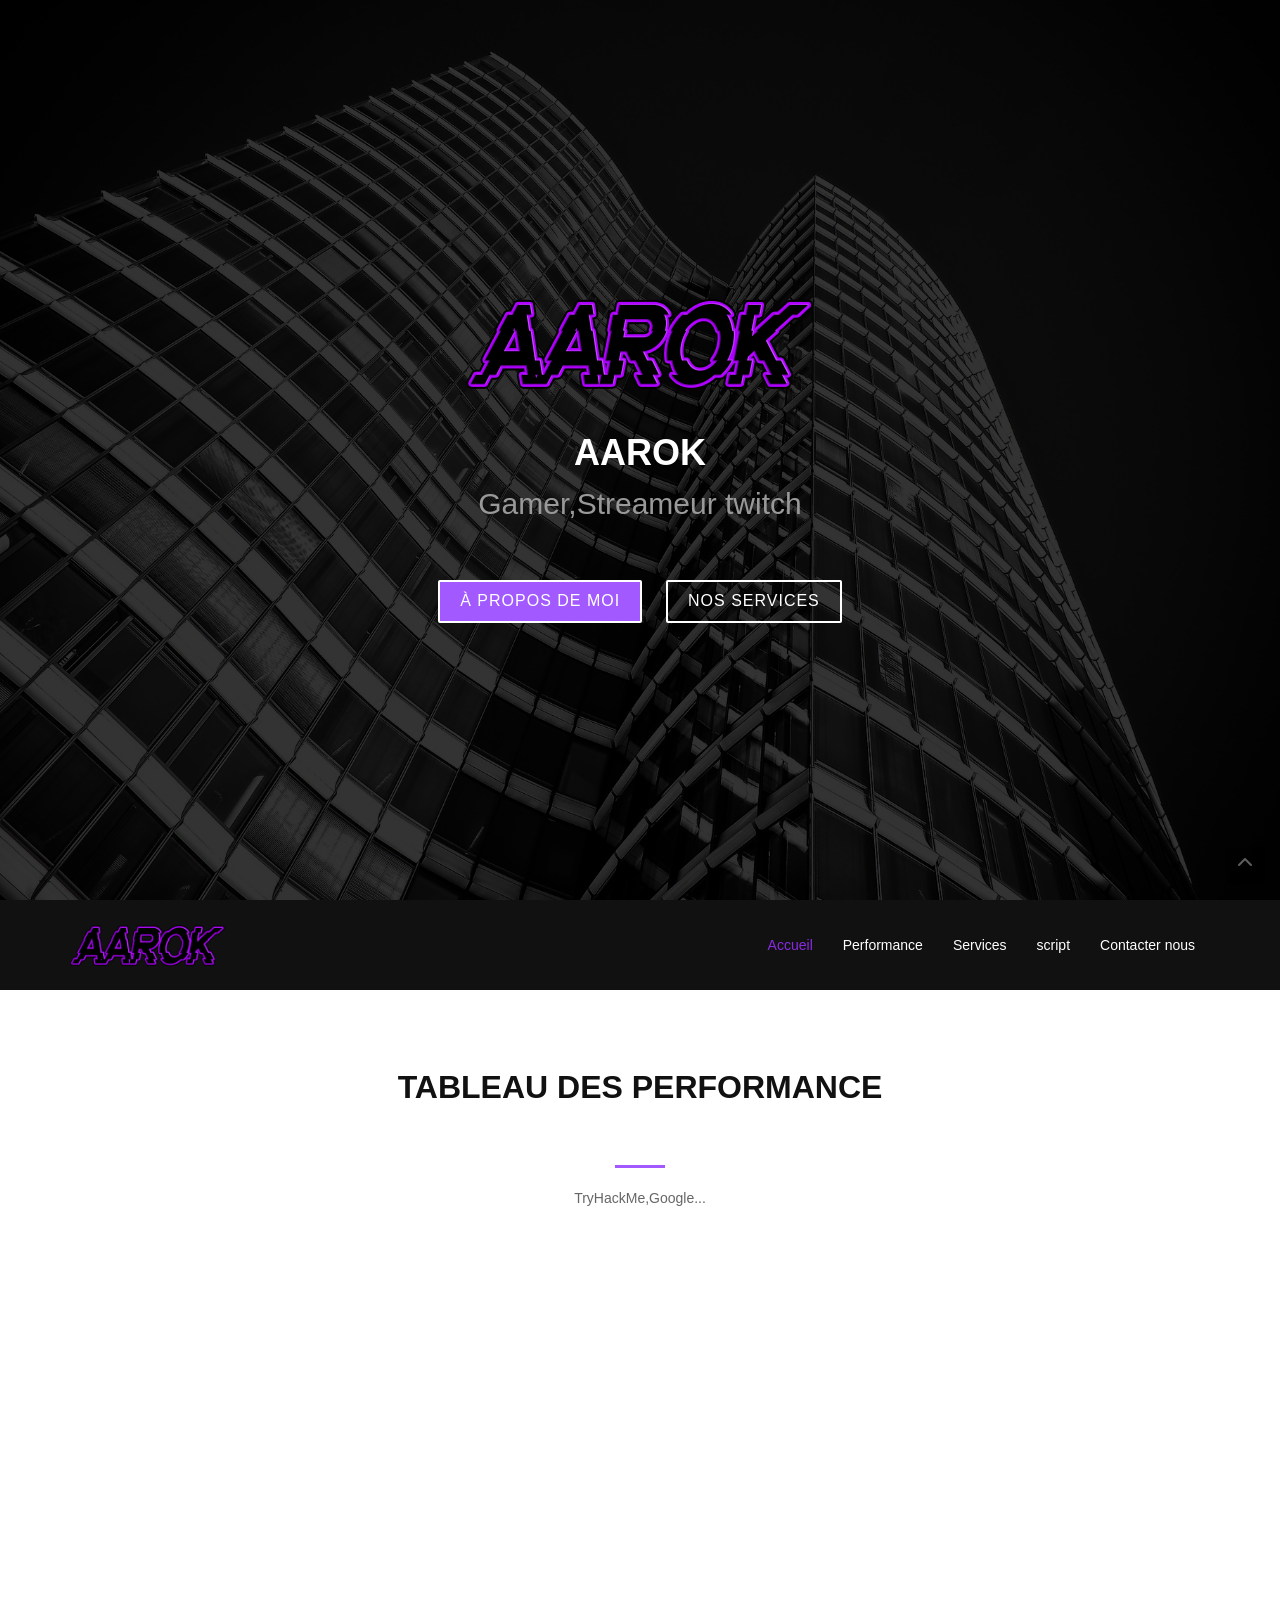
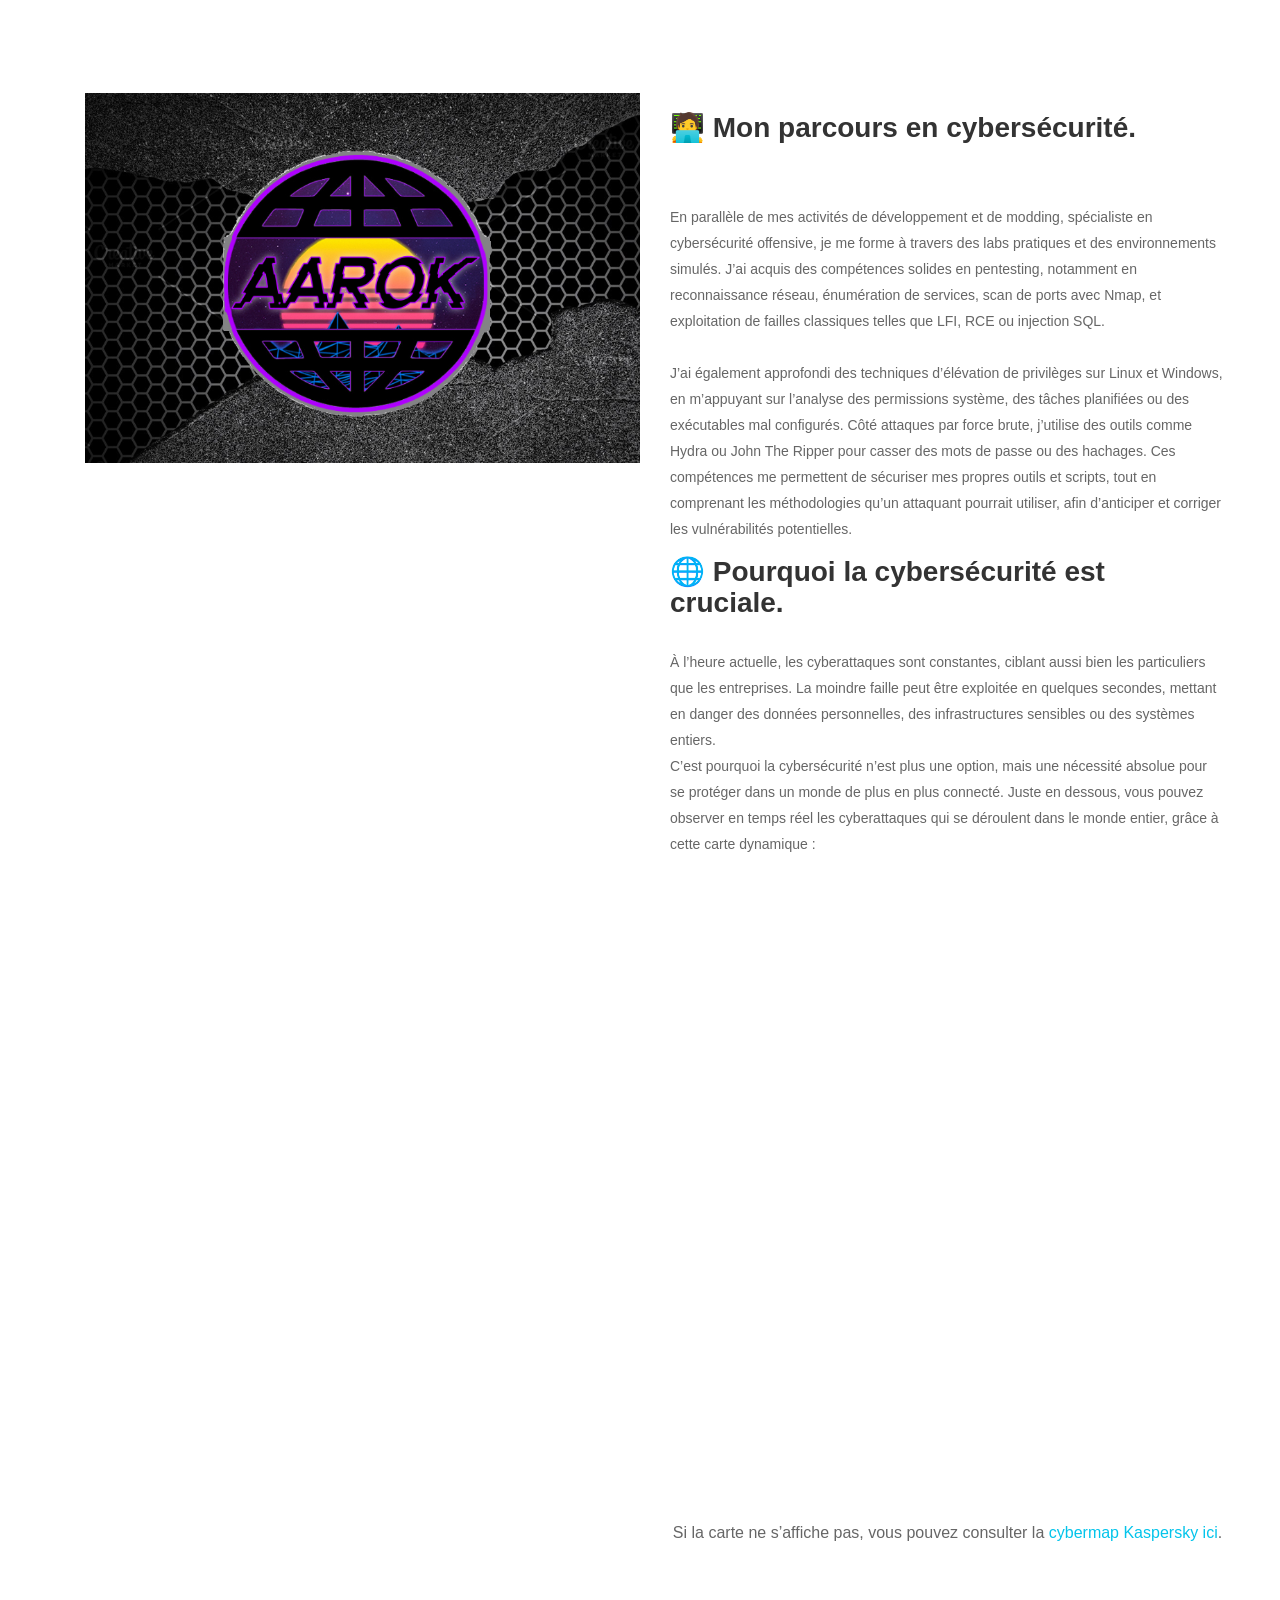
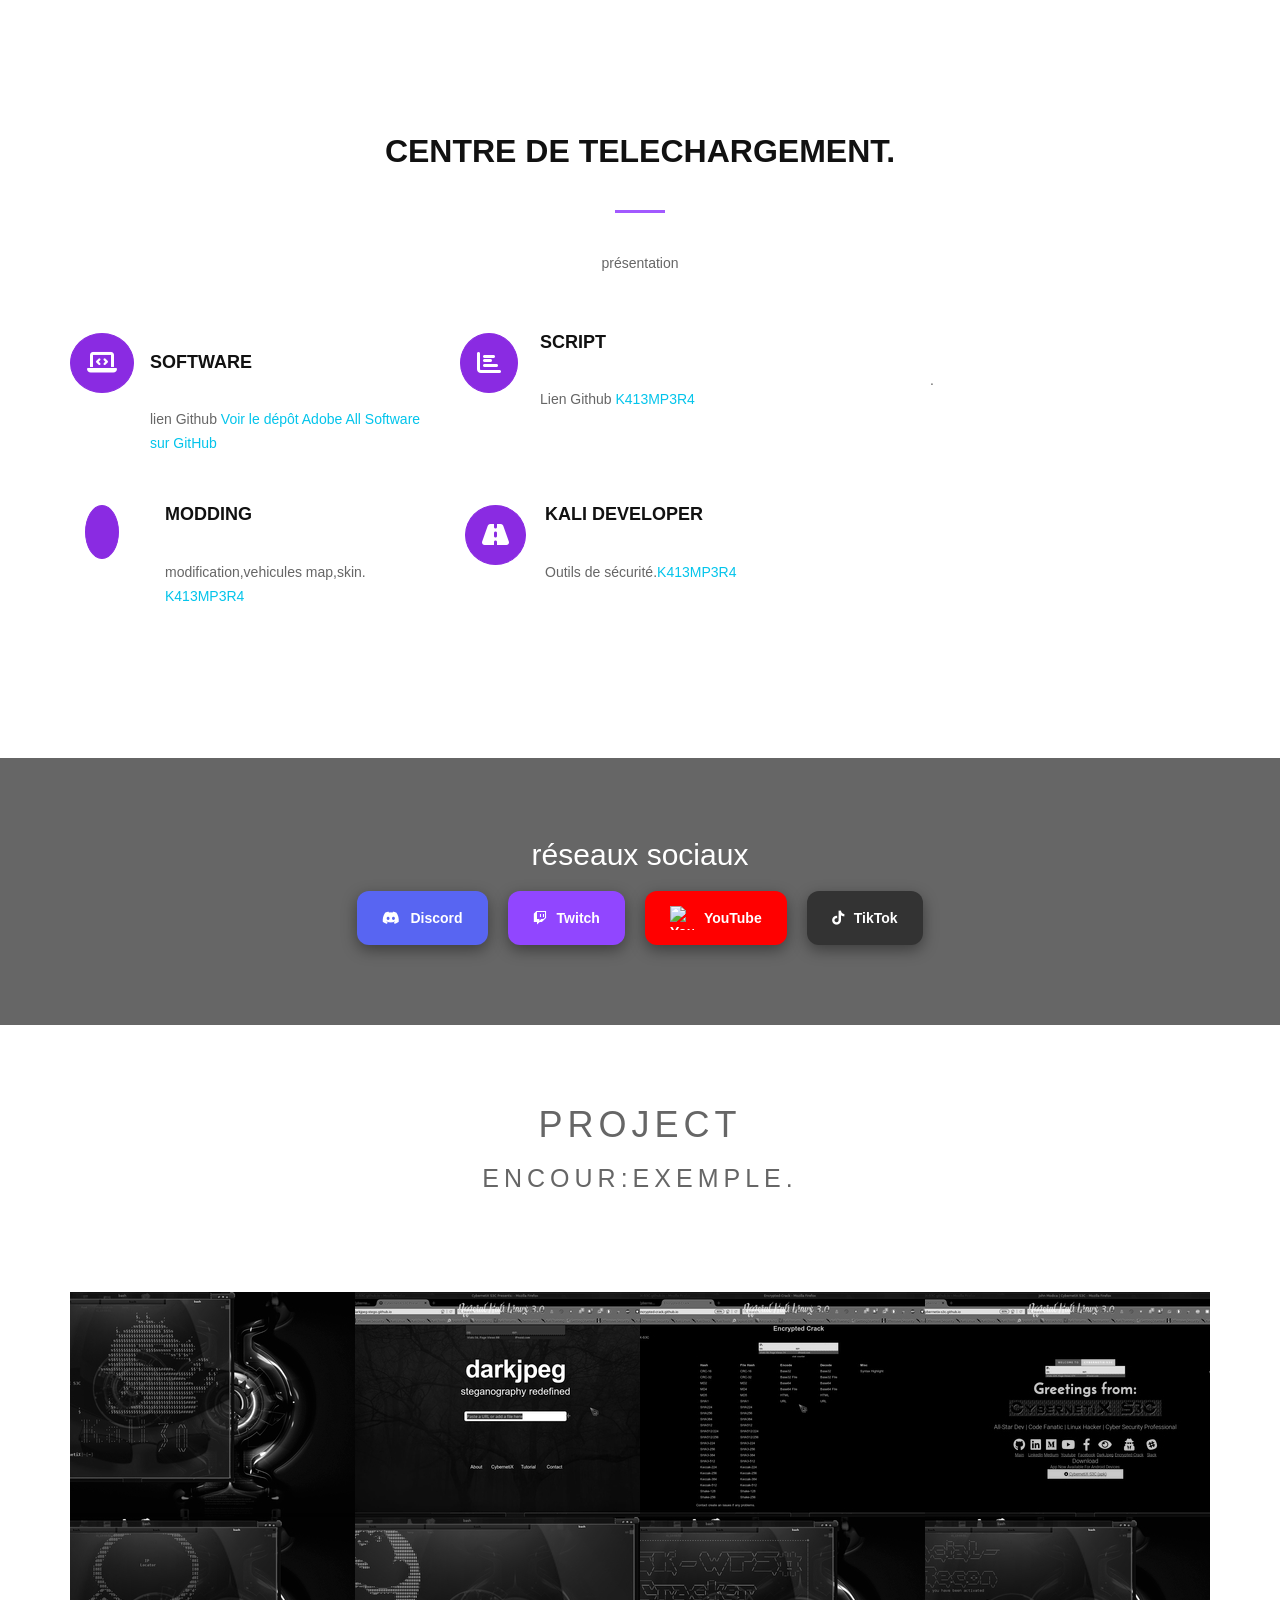
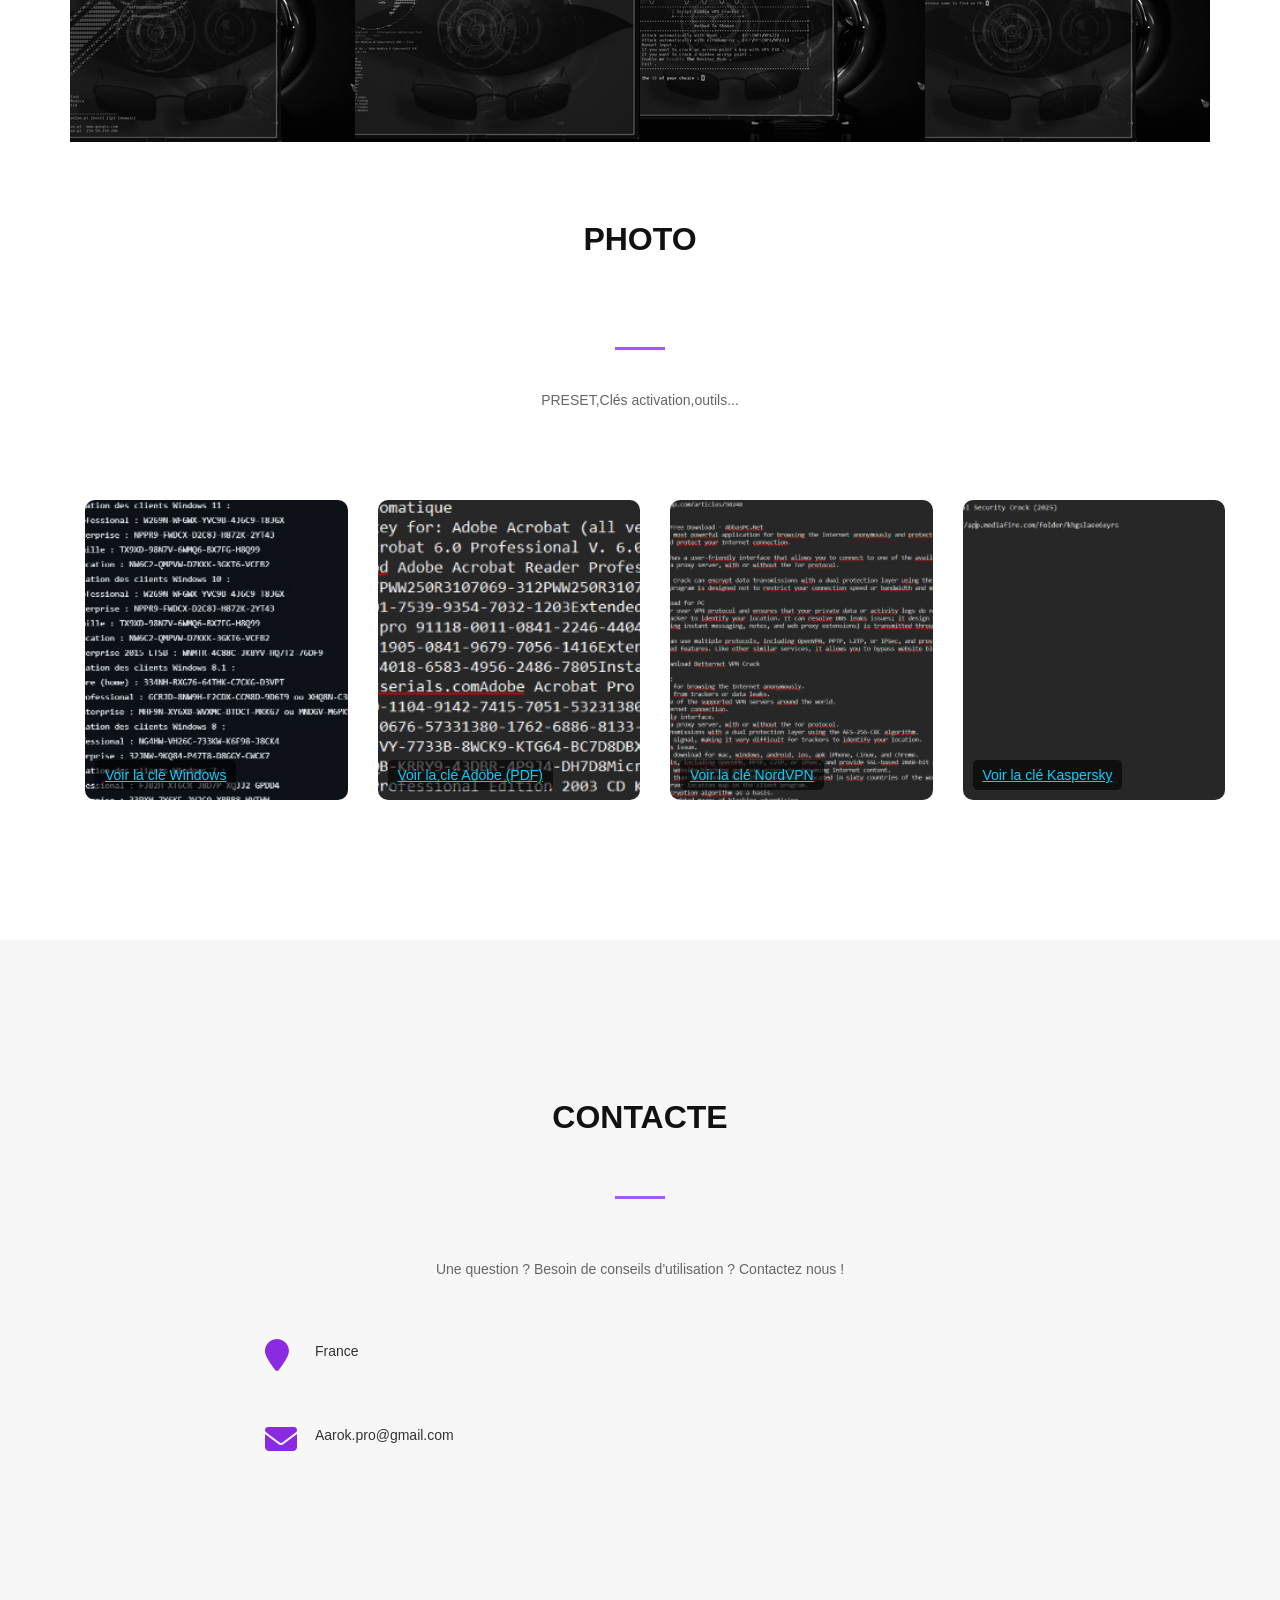
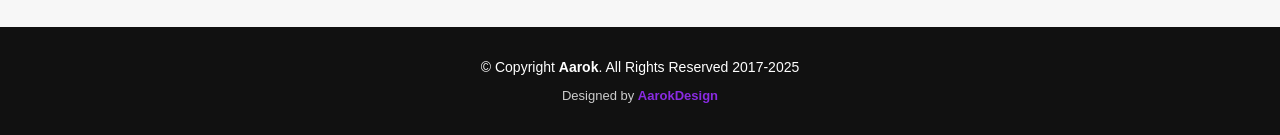
==== commit c1c9a197: "Update index.html" ====
--- a/index.html
+++ b/index.html
@@ -147,14 +147,19 @@
 C’est pourquoi la cybersécurité n’est plus une option, mais une nécessité absolue pour se protéger dans un monde de plus en plus connecté.
 
 Juste en dessous, vous pouvez observer en temps réel les cyberattaques qui se déroulent dans le monde entier, grâce à cette carte dynamique :
-          <iframe
-  width="640"
-  height="640"
-  src="https://maps.google.com/maps?q=paris&t=&z=13&ie=UTF8&iwloc=&output=embed"
-  frameborder="0"
-  allowfullscreen
-  loading="lazy">
-</iframe>
+          <div style="display: flex; justify-content: center; flex-direction: column; align-items: center;">
+  <iframe
+    width="640"
+    height="640"
+    src="https://cybermap.kaspersky.com/en/widget/dynamic/dark"
+    frameborder="0"
+    allowfullscreen
+    loading="lazy">
+  </iframe>
+  <p style="margin-top: 10px; font-size: 16px;">
+    Si la carte ne s’affiche pas, vous pouvez consulter la <a href="https://cybermap.kaspersky.com" target="_blank" rel="noopener noreferrer">cybermap Kaspersky ici</a>.
+  </p>
+</div>
 
   </section>
 
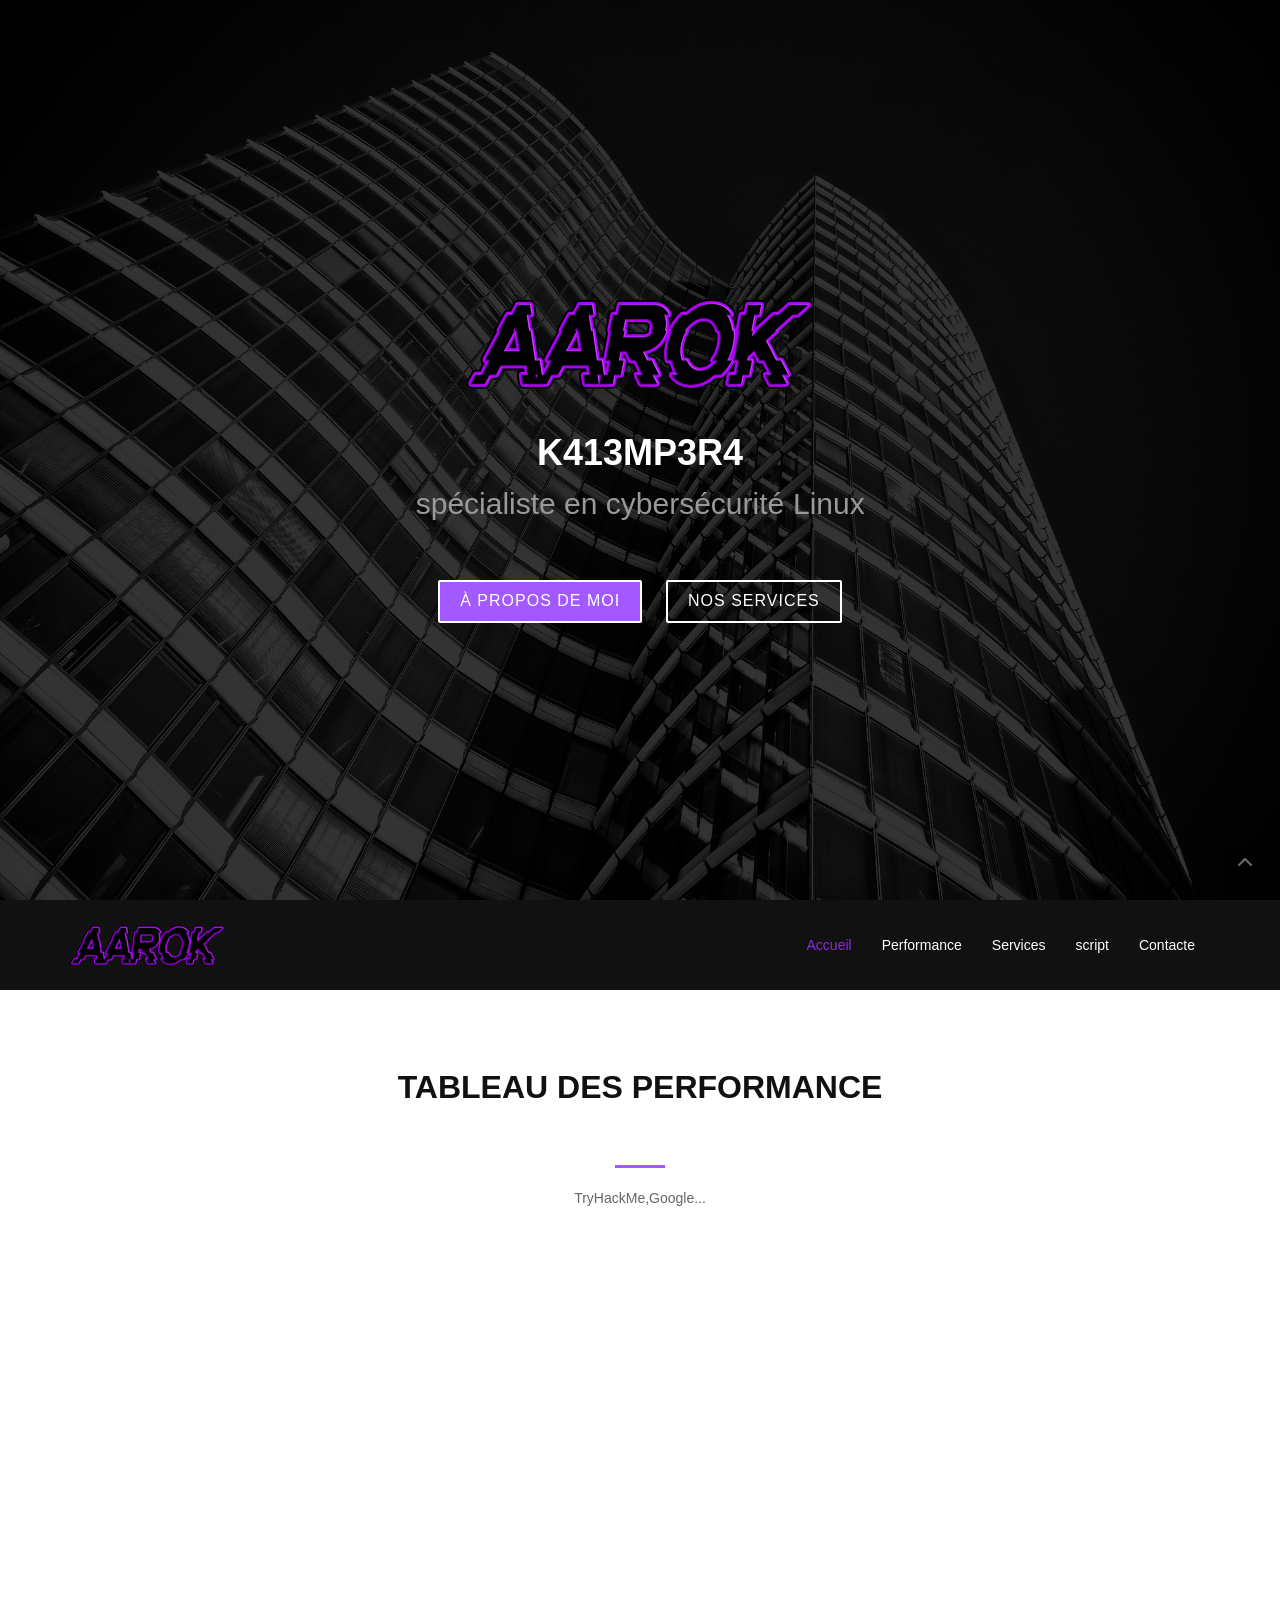
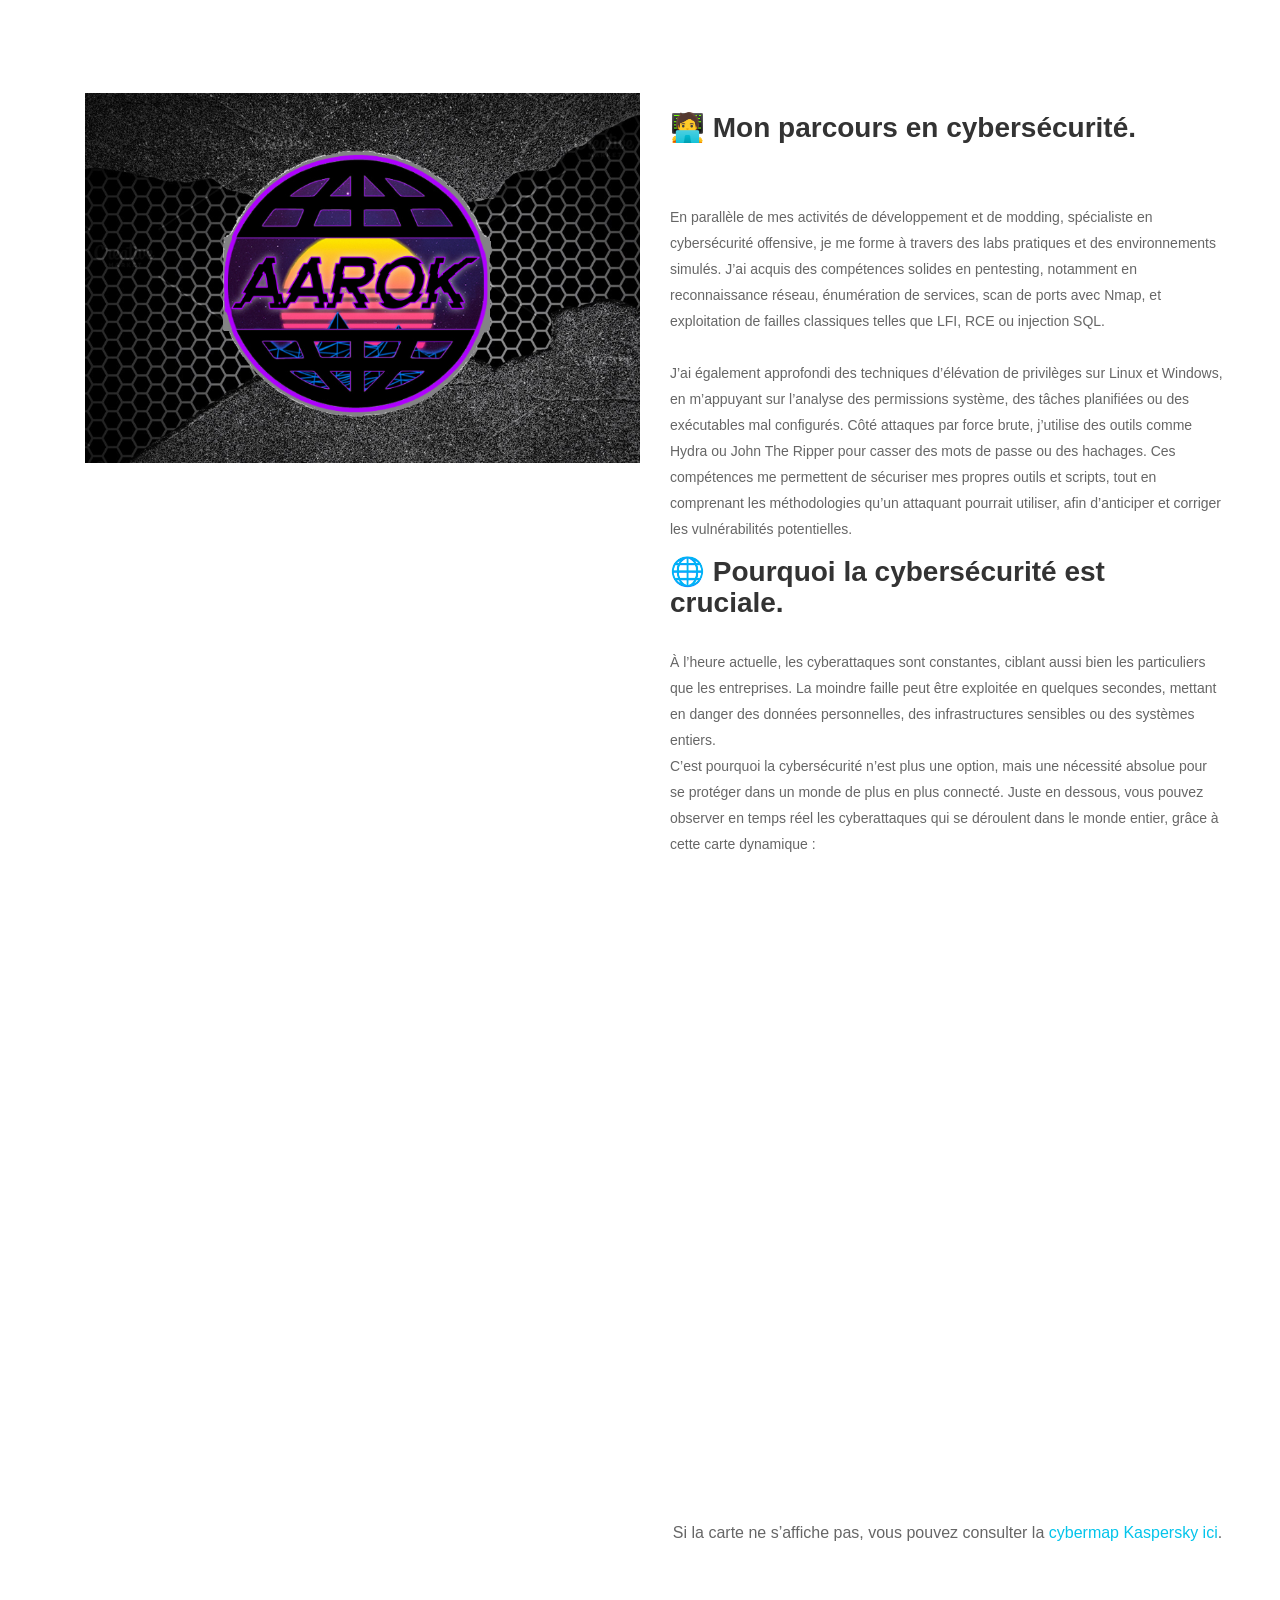
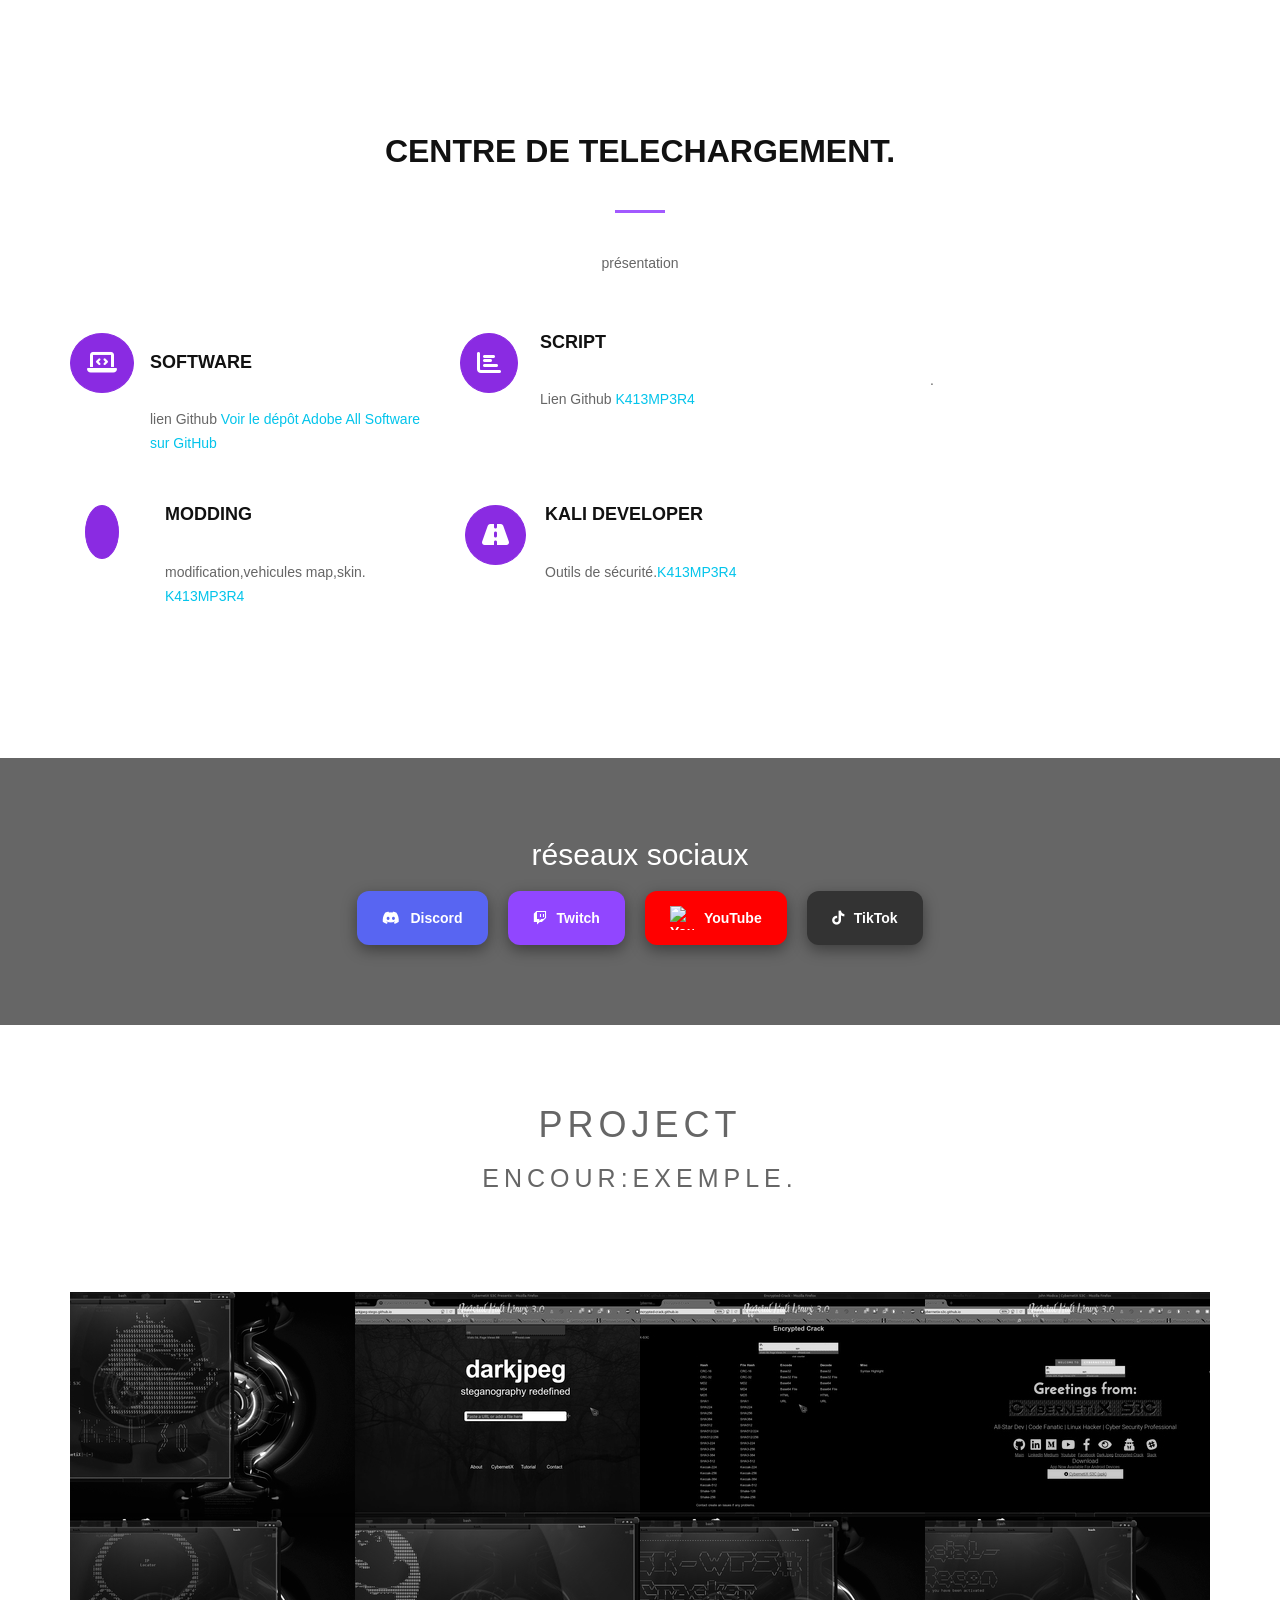
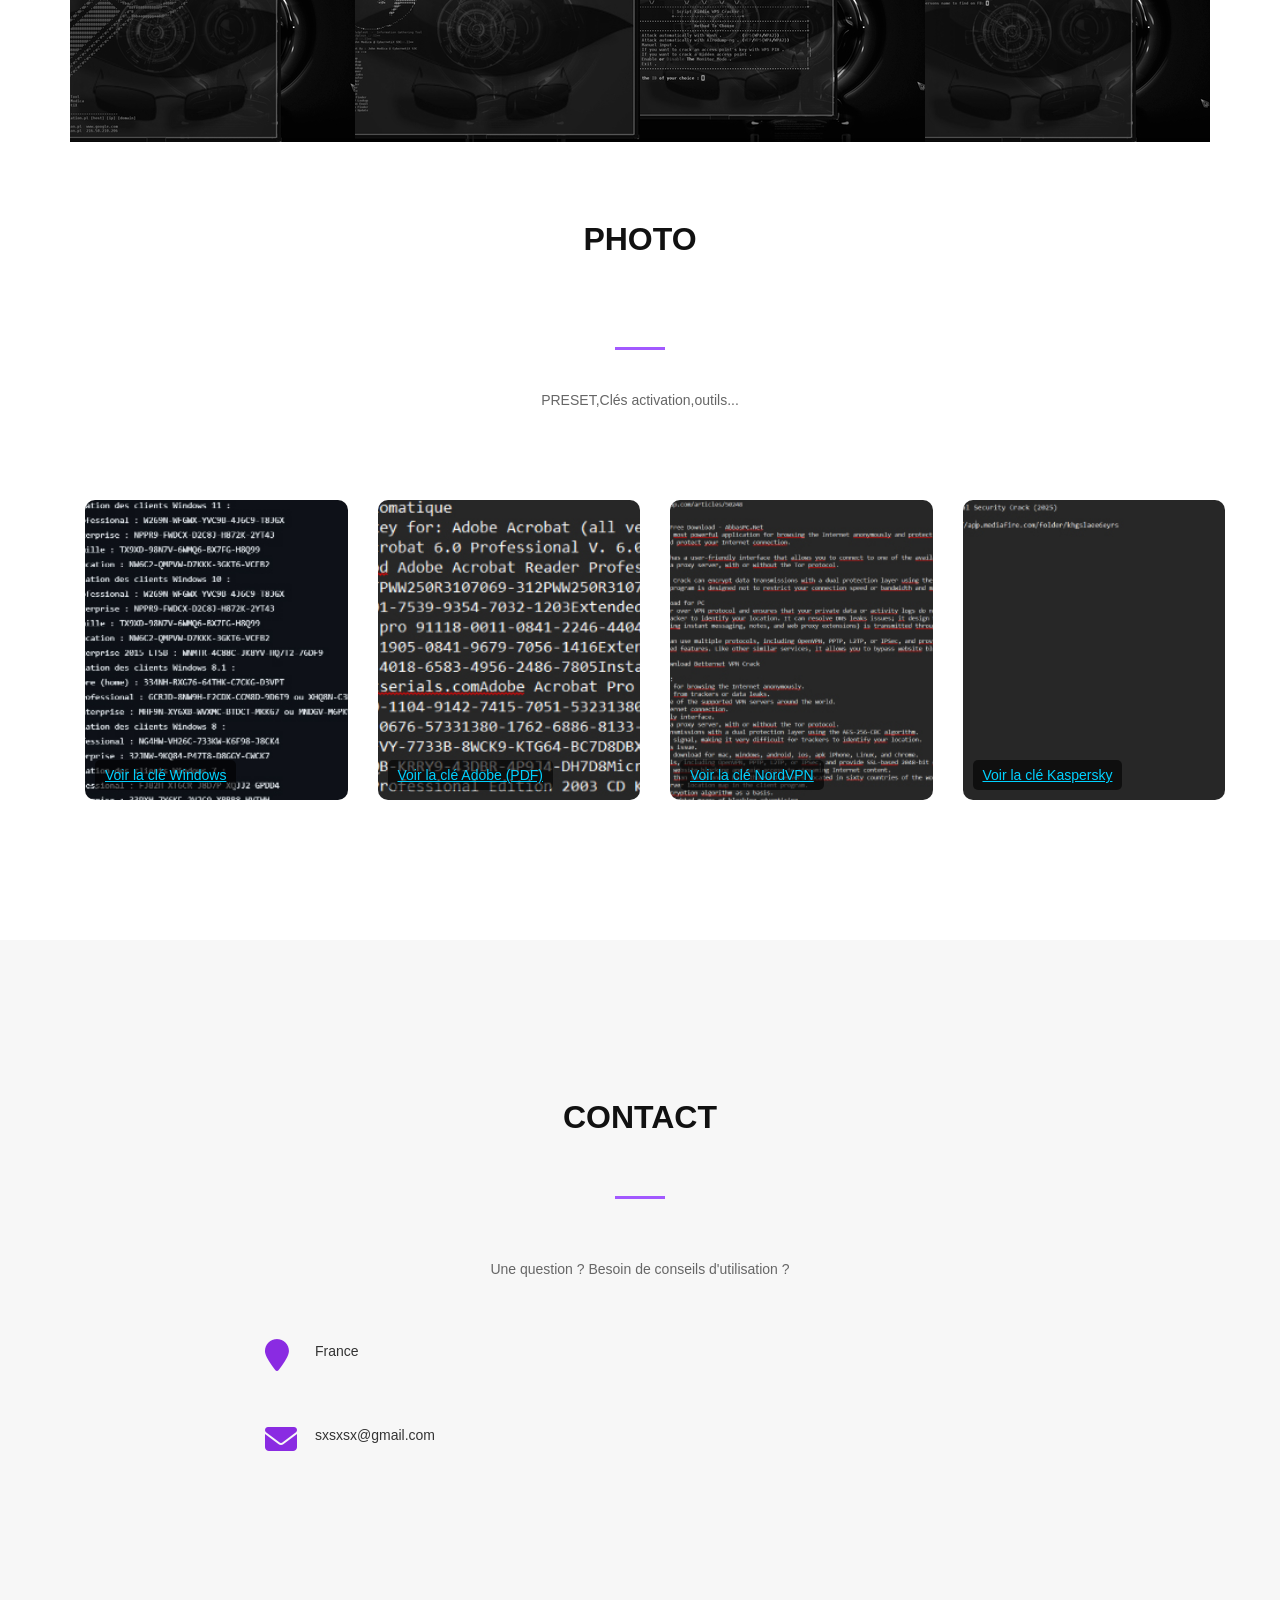
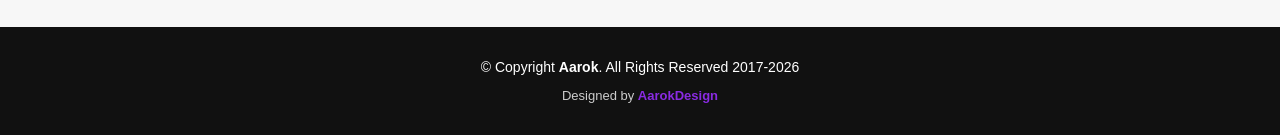
==== commit aa173bbe: "Add files via upload" ====
--- a/index.html
+++ b/index.html
@@ -39,9 +39,9 @@
   <link href="css/style.css" rel="stylesheet">
 
   <!-- =======================================================
-    Theme Name: Aarok
-
-    Author: Aarok
+    Theme Name: K413MP3R4
+
+    Author: K413MP3R4
   ======================================================= -->
 </head>
 
@@ -58,8 +58,8 @@
           <img class="" src="img/logo.png" alt="Imperial">
         </div>
 
-        <h1>Aarok</h1>
-        <h2>Gamer,Streameur <span class="rotating"> <rp>twitch</rp>, youtube , tiktok</span></h2>
+        <h1>K413MP3R4</h1>
+        <h2>spécialiste en cybersécurité <span class="rotating"> <rp>Linux</rp>, Windows , IOS...</span></h2>
         <div class="actions">
           <a href="#about" class="btn-get-started">à propos de Moi</a>
           <a href="#services" class="btn-services">nos services</a>
@@ -88,7 +88,7 @@
           <li><a href="#portfolio">script</a></li>
           
                       </li>
-          <li><a href="#contact">Contacter nous</a></li>
+          <li><a href="#contact">Contacte</a></li>
         </ul>
       </nav>
       <!-- #nav-menu-container -->
@@ -534,13 +534,13 @@
           <br />
           <br />
           <br />
-          <h3 class="section-title">Contacte</h3>
+          <h3 class="section-title">Contact</h3>
           <br />
           <br />
           <div class="section-title-divider"></div>
           <br />
           <br />
-          <p class="section-description"> Une question ? Besoin de conseils d'utilisation ? Contactez nous !</p>
+          <p class="section-description"> Une question ? Besoin de conseils d'utilisation ?</p>
         </div>
       </div>
       <br />
@@ -555,7 +555,7 @@
             <br />
             <div>
               <i class="fa fa-envelope"></i>
-              <p>Aarok.pro@gmail.com</p>
+              <p>sxsxsx@gmail.com</p>
               <br />
             </div>
 
@@ -580,7 +580,7 @@
       <div class="row">
         <div class="col-md-12">
           <div class="copyright">
-            &copy; Copyright <strong>Aarok</strong>. All Rights Reserved 2017-2025
+            &copy; Copyright <strong>Aarok</strong>. All Rights Reserved 2017-2026
           </div>
           <div class="credits">
             <!--
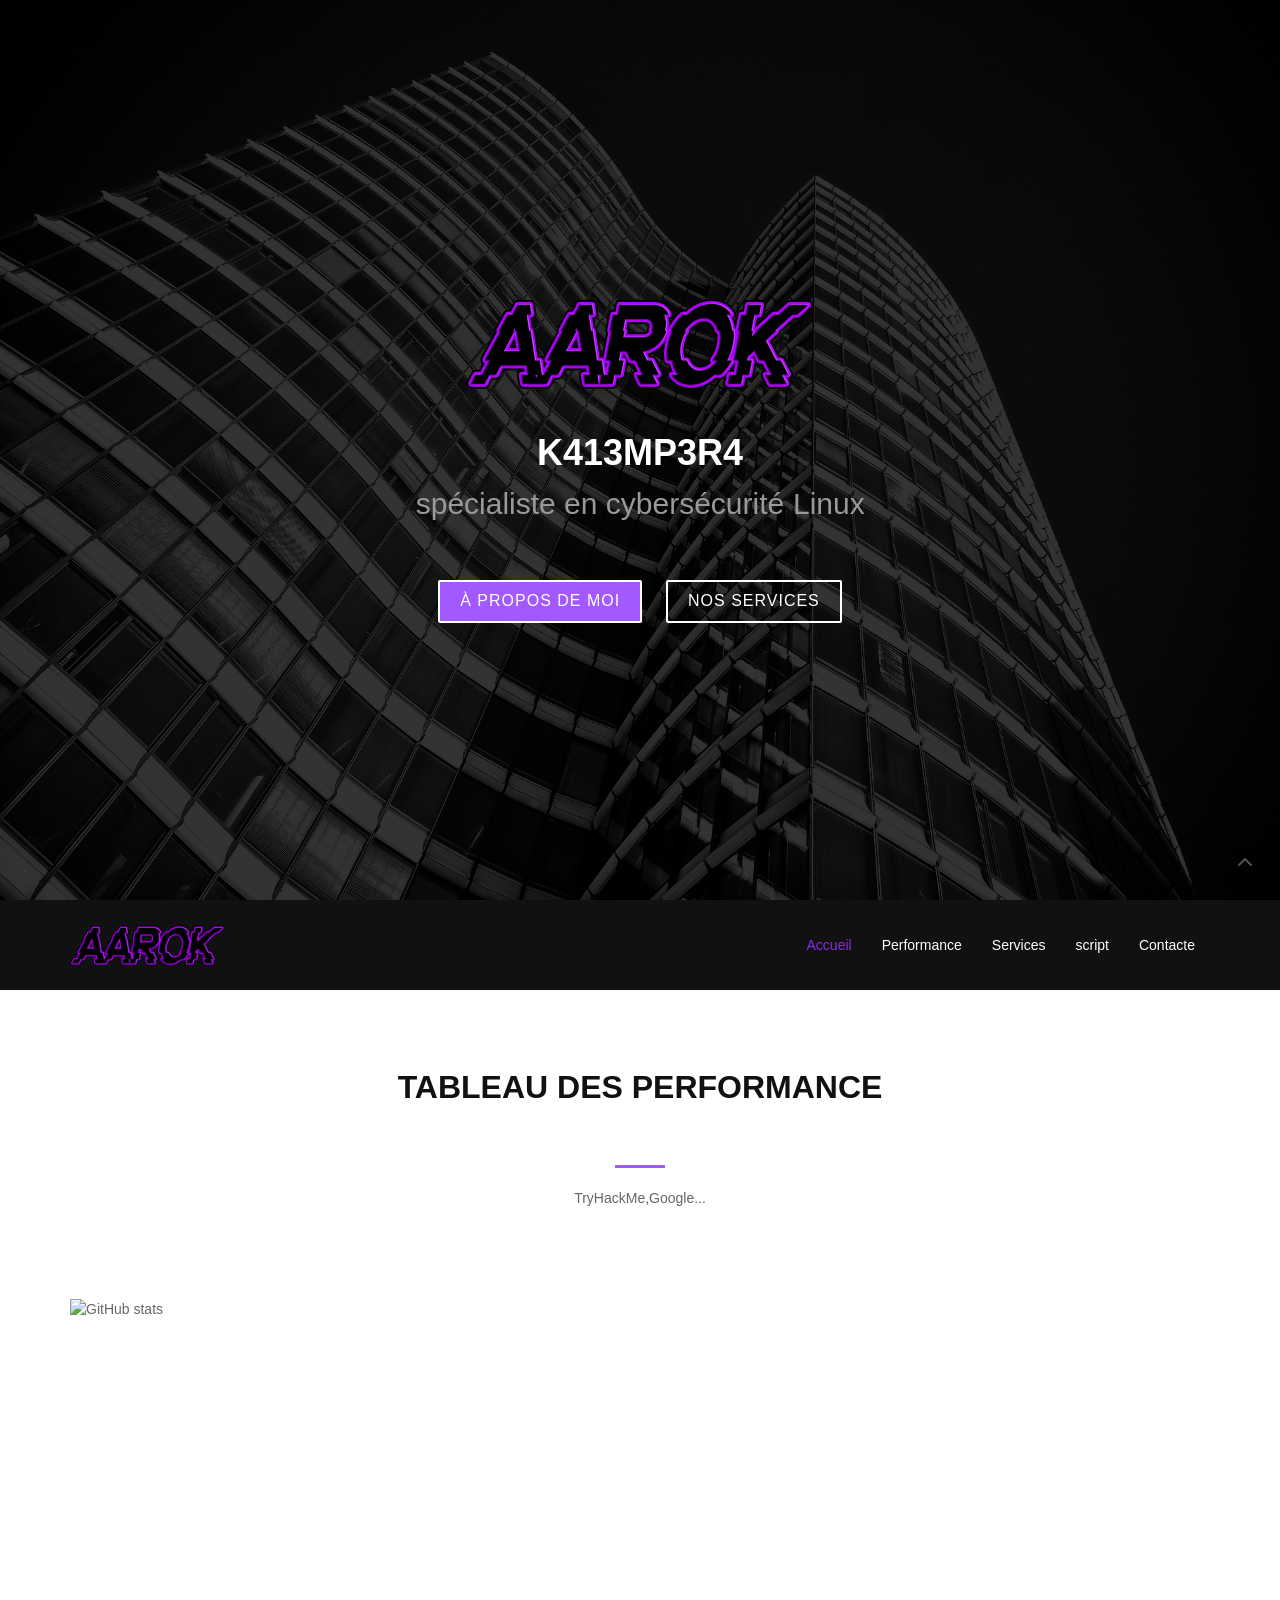
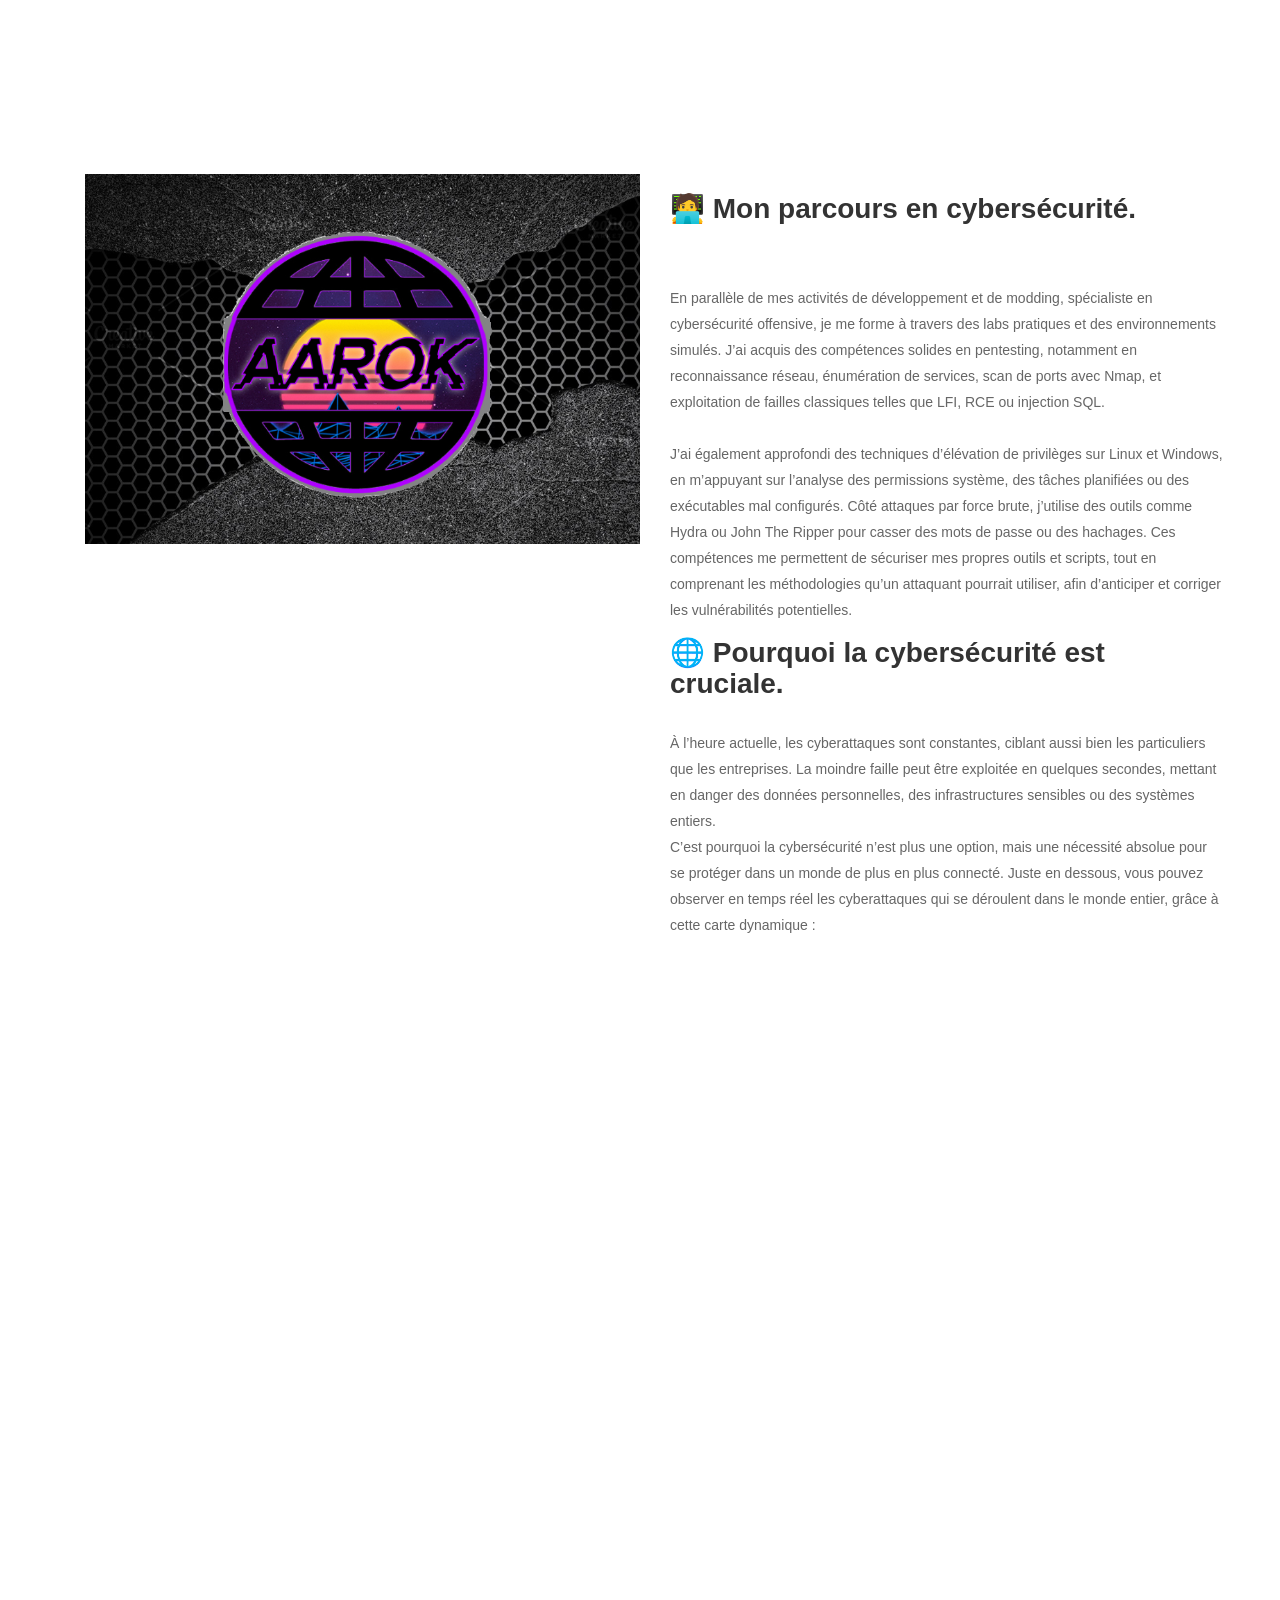
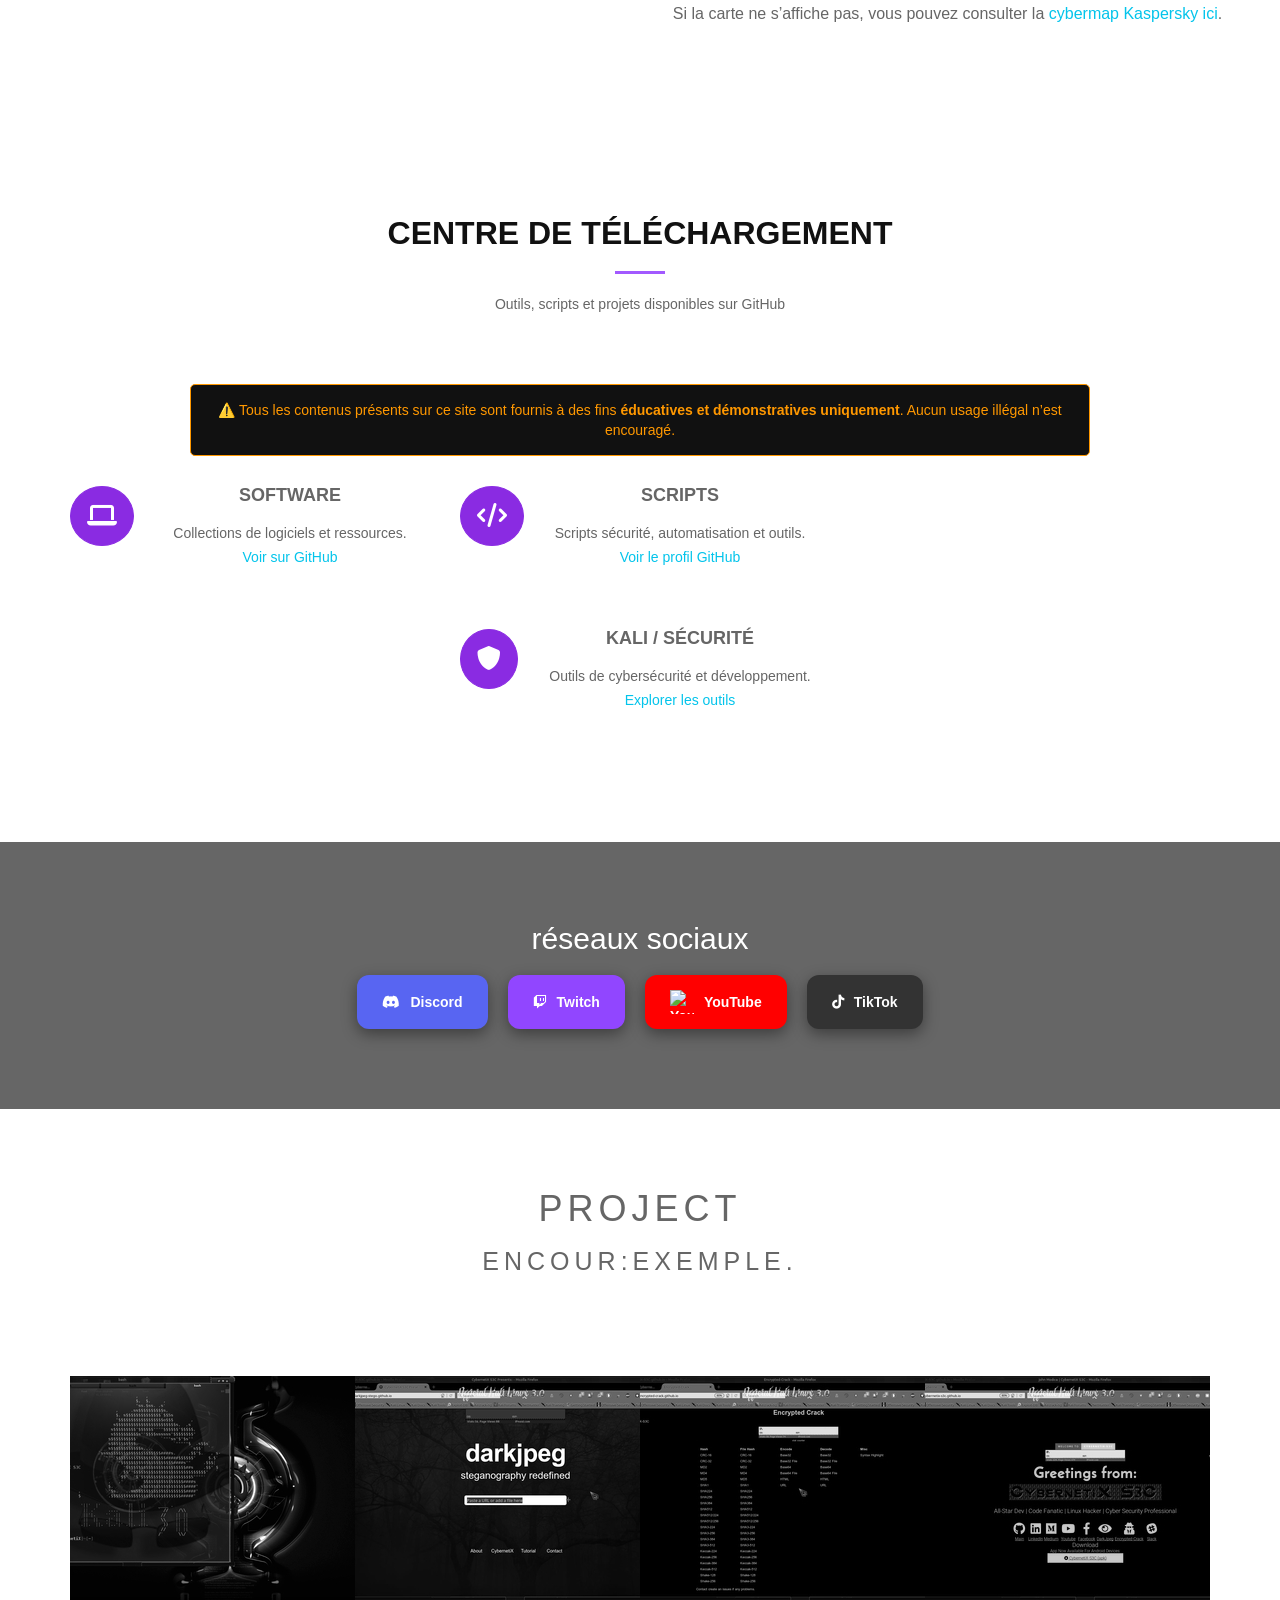
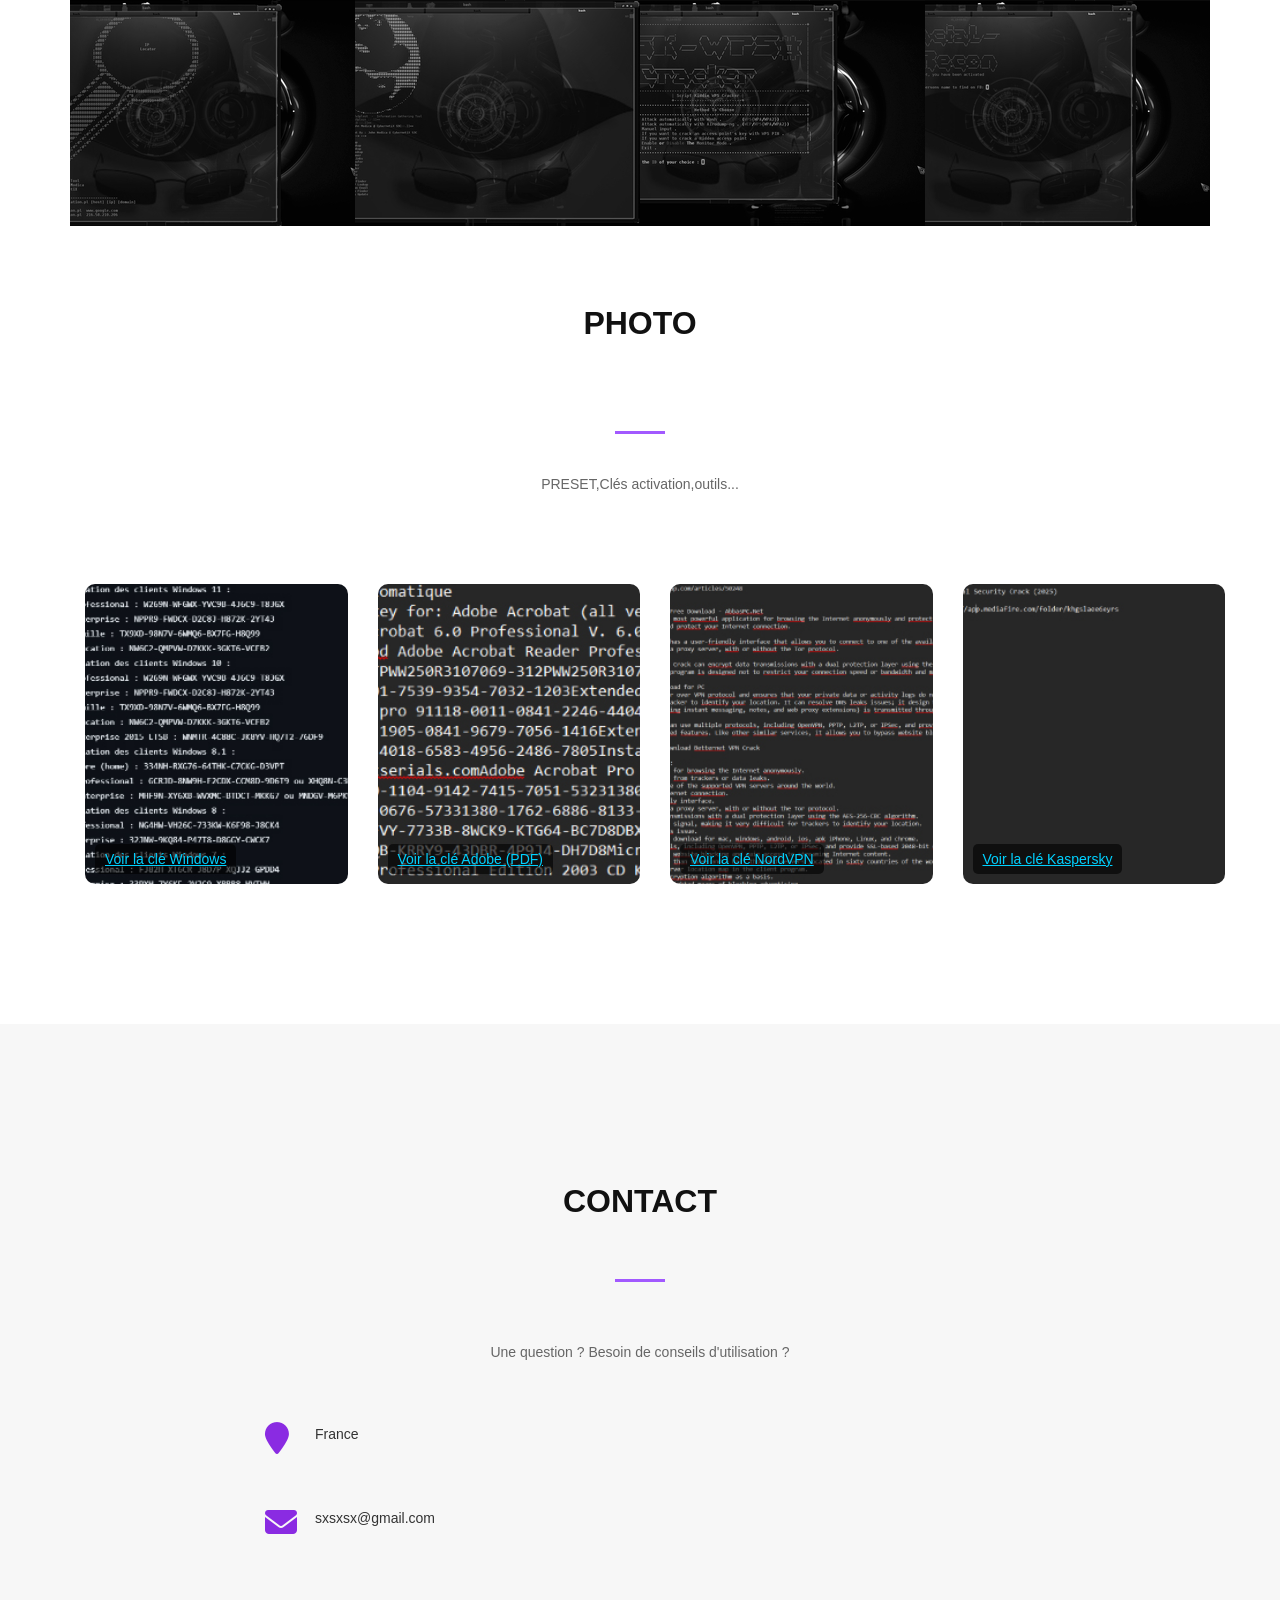
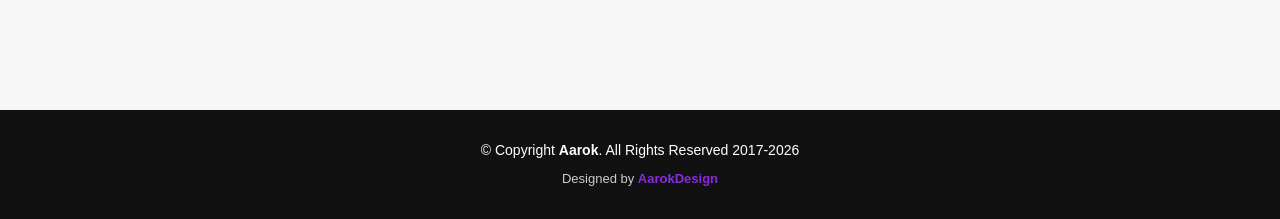
==== commit 6fc79494: "Add files via upload" ====
--- a/index.html
+++ b/index.html
@@ -1,7 +1,12 @@
 <!DOCTYPE html>
-<html lang="en">
+<html lang="fr">
 
 <head>
+  <meta name="description" content="Spécialiste en cybersécurité offensive, pentesting Linux et Windows, TryHackMe, scripts et outils sécurité.">
+<meta name="keywords" content="cybersécurité, pentest, hacker éthique, kali linux, nmap, tryhackme, sécurité informatique, red team">
+<meta name="author" content="Aarok">
+<meta name="robots" content="index, follow">
+
   <meta charset="utf-8">
   <title>Aarok</title>
   <meta content="width=device-width, initial-scale=1.0" name="viewport">
@@ -109,6 +114,9 @@
           <div class="section-title-divider"></div>
           <p class="section-description">TryHackMe,Google...</p>
           <br />
+          <div style="text-align:left; margin:30px 0;">
+  <img src="https://github-readme-stats.vercel.app/api?username=K413MP3R4&show_icons=true&theme=dark" alt="GitHub stats">
+</div>
           <br />
           <div style="text-align: center;">
           <iframe 
@@ -166,62 +174,91 @@
   <!--==========================
   Services Section
   ============================-->
-  <section id="services">
-    <div class="container wow fadeInUp">
-      <div class="row">
-        <div class="col-md-12">
-          <h3 class="section-title">Centre de telechargement.</h3>
-          <br />
-          <div class="section-title-divider"></div>
-          <br />
-          <p class="section-description">présentation</p>
-        </div>
-      </div>
-
-     &nbsp; <div class="row">
-     &nbsp; <div class="col-md-4 service-item">
-     &nbsp; <div class="service-icon"><i class="fa-solid fa-laptop-code"></i></div>
-            <h4 class="service-title"><a href="">software</a></h4>
-            <br />
-            <p class="service-description">lien Github <a href="https://github.com/K413MP3R4/-Adobe-All-Software-" target="_blank">Voir le dépôt Adobe All Software sur GitHub</a>
- </p>
-            </div>
-         
-
-        <div class="col-md-4 service-item">
-          <div class="service-icon"><i class="fa fa-bar-chart"></i></div>
-          <h4 class="service-title"><a href="">script</a></h4>
-          <br />
-          <p class="service-description">Lien Github <a href="https://github.com/K413MP3R4" target="_blank">K413MP3R4</a></p>
-          </div>
-         
-
-        <div class="col-md-4 service-item">
-          <div class=""><i class=""></i></div>
-          <h4 class="service-title"><a href=""></a></h4>
-          <p class="service-description"> .</p>
-        </div>
-         </div>
-        
-
-        <div class="col-md-4 service-item">
-          <div class="service-icon"><i class="fa fa-photo"></i></div>
-          <h4 class="service-title"><a href="">modding</a></h4>
-          <br />
-          <p class="service-description">modification,vehicules map,skin. <a href="https://github.com/K413MP3R4" target="_blank">K413MP3R4</a></p>
-        </div>
-         
-
-        <div class="col-md-4 service-item">
-          <div class="service-icon"><i class="fa fa-road"></i></div>
-          <h4 class="service-title"><a href="">KALI Developer</a></h4>
-          <br />
-          <p class="service-description">Outils de sécurité.<a href="https://github.com/K413MP3R4" target="_blank">K413MP3R4</a></p>
-        </div>
-       </div>
-      </div>
-     </div>
-    </section>
+  <!--==========================
+  Centre de téléchargement
+============================-->
+<section id="services">
+  <div class="container wow fadeInUp">
+
+    <!-- Titre -->
+    <div class="row">
+      <div class="col-md-12 text-center">
+        <h3 class="section-title">Centre de téléchargement</h3>
+        <div class="section-title-divider"></div>
+        <p class="section-description">
+          Outils, scripts et projets disponibles sur GitHub
+        </p>
+      </div>
+    </div>
+<div style="margin:30px auto; max-width:900px; padding:15px; border:1px solid #ff9800; background:#111; color:#ff9800; text-align:center; border-radius:5px;">
+⚠️ Tous les contenus présents sur ce site sont fournis à des fins <strong>éducatives et démonstratives uniquement</strong>.
+Aucun usage illégal n’est encouragé.
+</div>
+
+    <!-- Cartes -->
+    <div class="row text-center">
+
+      <!-- Software -->
+      <div class="col-md-4">
+        <div class="service-item">
+          <div class="service-icon">
+            <i class="fa fa-laptop"></i>
+          </div>
+          <h4 class="service-title">Software</h4>
+          <p class="service-description">
+            Collections de logiciels et ressources.
+            <br>
+            <a href="https://github.com/K413MP3R4/-Adobe-All-Software-" target="_blank">
+              Voir sur GitHub
+            </a>
+          </p>
+        </div>
+      </div>
+
+      <!-- Scripts -->
+      <div class="col-md-4">
+        <div class="service-item">
+          <div class="service-icon">
+            <i class="fa fa-code"></i>
+          </div>
+          <h4 class="service-title">Scripts</h4>
+          <p class="service-description">
+            Scripts sécurité, automatisation et outils.
+            <br>
+            <a href="https://github.com/K413MP3R4" target="_blank">
+              Voir le profil GitHub
+            </a>
+          </p>
+        </div>
+      </div>
+      
+    </div>
+
+    <!-- Deuxième ligne -->
+    <div class="row text-center" style="margin-top: 30px;">
+
+      <!-- Kali Tools -->
+      <div class="col-md-4 col-md-offset-4">
+        <div class="service-item">
+          <div class="service-icon">
+            <i class="fa fa-shield"></i>
+          </div>
+          <h4 class="service-title">Kali / Sécurité</h4>
+          <p class="service-description">
+            Outils de cybersécurité et développement.
+            <br>
+            <a href="https://github.com/K413MP3R4" target="_blank">
+              Explorer les outils
+            </a>
+          </p>
+        </div>
+      </div>
+
+    </div>
+
+  </div>
+</section>
+
 
   <!--==========================
   Subscrbe Section
@@ -584,10 +621,6 @@
           </div>
           <div class="credits">
             <!--
-              All the links in the footer should remain intact.
-              You can delete the links only if you purchased the pro version.
-              Licensing information: https://bootstrapmade.com/license/
-              Purchase the pro version with working PHP/AJAX contact form: https://bootstrapmade.com/buy/?theme=Imperial
             -->
             Designed by <a href="https:///" class="aarok-design-link">AarokDesign</a>
 
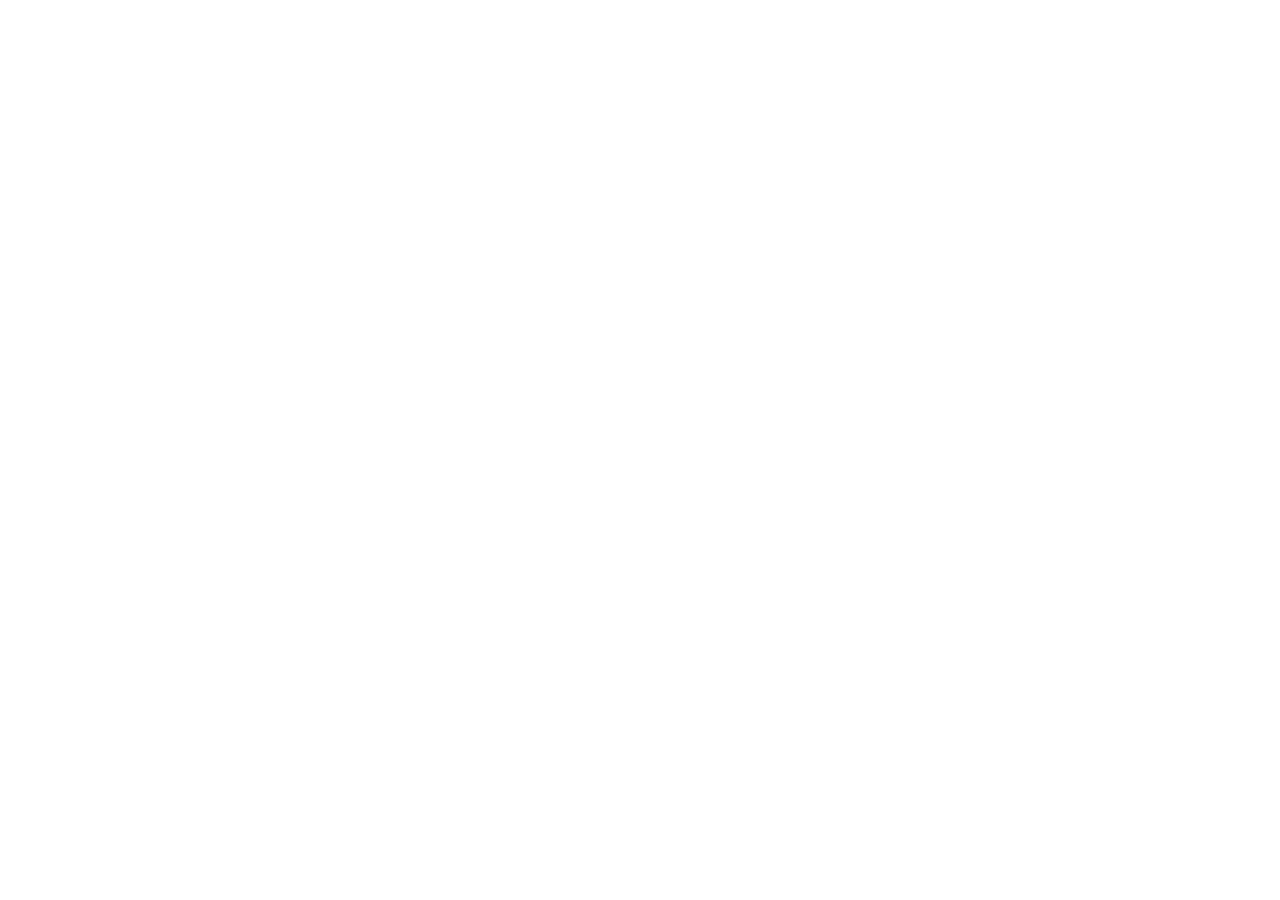
==== commit 4d8a6c79: "Add domain verification meta tag" ====
--- a/index.html
+++ b/index.html
@@ -1,654 +1,14 @@
-<!DOCTYPE html>
-<html lang="fr">
-
-<head>
-  <meta name="description" content="Spécialiste en cybersécurité offensive, pentesting Linux et Windows, TryHackMe, scripts et outils sécurité.">
-<meta name="keywords" content="cybersécurité, pentest, hacker éthique, kali linux, nmap, tryhackme, sécurité informatique, red team">
-<meta name="author" content="Aarok">
-<meta name="robots" content="index, follow">
-
-  <meta charset="utf-8">
-  <title>Aarok</title>
-  <meta content="width=device-width, initial-scale=1.0" name="viewport">
-  <meta content="" name="keywords">
-  <meta content="" name="description">
-
-  <!-- Facebook Opengraph integration: https://developers.facebook.com/docs/sharing/opengraph -->
-  <meta property="og:title" content="">
-  <meta property="og:image" content="">
-  <meta property="og:url" content="">
-  <meta property="og:site_name" content="">
-  <meta property="og:description" content="">
-
-  <!-- Twitter Cards integration: https://dev.twitter.com/cards/  -->
-  <meta name="twitter:card" content="summary">
-  <meta name="twitter:site" content="">
-  <meta name="twitter:title" content="">
-  <meta name="twitter:description" content="">
-  <meta name="twitter:image" content="">
-
-  <!-- Place your favicon.ico and apple-touch-icon.png in the template root directory -->
-  <link href="favicon.ico" rel="shortcut icon">
-
-  <!-- Google Fonts -->
-  <link href="https://fonts.googleapis.com/css?family=Open+Sans:300,300i,400,400i,700,700i|Raleway:300,400,500,700,800" rel="stylesheet">
-
-  <!-- Bootstrap CSS File -->
-  <link href="lib/bootstrap/css/bootstrap.min.css" rel="stylesheet">
-
-  <!-- Libraries CSS Files -->
-  <link href="lib/font-awesome/css/font-awesome.min.css" rel="stylesheet">
-  <link href="lib/animate-css/animate.min.css" rel="stylesheet">
-
-  <!-- Main Stylesheet File -->
-  <link href="css/style.css" rel="stylesheet">
-
-  <!-- =======================================================
-    Theme Name: K413MP3R4
-
-    Author: K413MP3R4
-  ======================================================= -->
-</head>
-
-<body>
-  <div id="preloader"></div>
-
-  <!--==========================
-  Hero Section
-  ============================-->
-  <section id="hero">
-    <div class="hero-container">
-      <div class="wow fadeIn">
-        <div class="hero-logo">
-          <img class="" src="img/logo.png" alt="Imperial">
-        </div>
-
-        <h1>K413MP3R4</h1>
-        <h2>spécialiste en cybersécurité <span class="rotating"> <rp>Linux</rp>, Windows , IOS...</span></h2>
-        <div class="actions">
-          <a href="#about" class="btn-get-started">à propos de Moi</a>
-          <a href="#services" class="btn-services">nos services</a>
-        </div>
-      </div>
-    </div>
-  </section>
-
-  <!--==========================
-  Header Section
-  ============================-->
-  <header id="header">
-    <div class="container">
-
-      <div id="logo" class="pull-left">
-        <a href="#hero"><img src="img/logo.png" alt="" title="" /></img></a>
-        <!-- Uncomment below if you prefer to use a text image -->
-        <!--<h1><a href="#hero">Header 1</a></h1>-->
-      </div>
-
-      <nav id="nav-menu-container">
-        <ul class="nav-menu">
-          <li class="menu-active"><a href="#hero">Accueil</a></li>
-          <li><a href="#about">Performance</a></li>
-          <li><a href="#services">Services</a></li>
-          <li><a href="#portfolio">script</a></li>
-          
-                      </li>
-          <li><a href="#contact">Contacte</a></li>
-        </ul>
-      </nav>
-      <!-- #nav-menu-container -->
-    </div>
-  </header>
-  <!-- #header -->
-
-  <!--==========================
-  About Section
-  ============================-->
-  <section id="about">
-    <div class="container wow fadeInUp">
-      <div class="row">
-        <div class="col-md-12">
-          <h3 class="section-title">Tableau des Performance </h3>
-          <br />
-          <br />
-          <div class="section-title-divider"></div>
-          <p class="section-description">TryHackMe,Google...</p>
-          <br />
-          <div style="text-align:left; margin:30px 0;">
-  <img src="https://github-readme-stats.vercel.app/api?username=K413MP3R4&show_icons=true&theme=dark" alt="GitHub stats">
-</div>
-          <br />
-          <div style="text-align: center;">
-          <iframe 
-    src="https://tryhackme.com/api/v2/badges/public-profile?userPublicId=2812137" 
-    style="border:none; width: 100%; height: 400px;">
-         </iframe>
-        </div>
-      </div>
-    </div>
-    <div class="container about-container wow fadeInUp">
-      <div class="row">
-
-        <div class="col-lg-6 about-img">
-          <img src="img/about-img.jpg" alt="">
-        </div>
-
-        <div class="col-md-6 about-content">
-          <br />
-          <h2 class="about-title">🧑‍💻 Mon parcours en cybersécurité.</h2>
-          <br />
-          <br />
-          <p class="about-text">
-            En parallèle de mes activités de développement et de modding, spécialiste en cybersécurité offensive, je me forme à travers des labs pratiques et des environnements simulés. J’ai acquis des compétences solides en pentesting, notamment en reconnaissance réseau, énumération de services, scan de ports avec Nmap, et exploitation de failles classiques telles que LFI, RCE ou injection SQL.
-             <br />
-              <br />
-J’ai également approfondi des techniques d’élévation de privilèges sur Linux et Windows, en m’appuyant sur l’analyse des permissions système, des tâches planifiées ou des exécutables mal configurés. Côté attaques par force brute, j’utilise des outils comme Hydra ou John The Ripper pour casser des mots de passe ou des hachages.
-Ces compétences me permettent de sécuriser mes propres outils et scripts, tout en comprenant les méthodologies qu’un attaquant pourrait utiliser, afin d’anticiper et corriger les vulnérabilités potentielles.
-
-
-            <br />
-<h2 class="about-title"> 🌐 Pourquoi la cybersécurité est cruciale.</h2>
-       </p>
-          <p class="about-text">
-            À l’heure actuelle, les cyberattaques sont constantes, ciblant aussi bien les particuliers que les entreprises. La moindre faille peut être exploitée en quelques secondes, mettant en danger des données personnelles, des infrastructures sensibles ou des systèmes entiers.
-            <br />
-C’est pourquoi la cybersécurité n’est plus une option, mais une nécessité absolue pour se protéger dans un monde de plus en plus connecté.
-
-Juste en dessous, vous pouvez observer en temps réel les cyberattaques qui se déroulent dans le monde entier, grâce à cette carte dynamique :
-          <div style="display: flex; justify-content: center; flex-direction: column; align-items: center;">
-  <iframe
-    width="640"
-    height="640"
-    src="https://cybermap.kaspersky.com/en/widget/dynamic/dark"
-    frameborder="0"
-    allowfullscreen
-    loading="lazy">
-  </iframe>
-  <p style="margin-top: 10px; font-size: 16px;">
-    Si la carte ne s’affiche pas, vous pouvez consulter la <a href="https://cybermap.kaspersky.com" target="_blank" rel="noopener noreferrer">cybermap Kaspersky ici</a>.
-  </p>
-</div>
-
-  </section>
-
-  <!--==========================
-  Services Section
-  ============================-->
-  <!--==========================
-  Centre de téléchargement
-============================-->
-<section id="services">
-  <div class="container wow fadeInUp">
-
-    <!-- Titre -->
-    <div class="row">
-      <div class="col-md-12 text-center">
-        <h3 class="section-title">Centre de téléchargement</h3>
-        <div class="section-title-divider"></div>
-        <p class="section-description">
-          Outils, scripts et projets disponibles sur GitHub
-        </p>
-      </div>
-    </div>
-<div style="margin:30px auto; max-width:900px; padding:15px; border:1px solid #ff9800; background:#111; color:#ff9800; text-align:center; border-radius:5px;">
-⚠️ Tous les contenus présents sur ce site sont fournis à des fins <strong>éducatives et démonstratives uniquement</strong>.
-Aucun usage illégal n’est encouragé.
-</div>
-
-    <!-- Cartes -->
-    <div class="row text-center">
-
-      <!-- Software -->
-      <div class="col-md-4">
-        <div class="service-item">
-          <div class="service-icon">
-            <i class="fa fa-laptop"></i>
-          </div>
-          <h4 class="service-title">Software</h4>
-          <p class="service-description">
-            Collections de logiciels et ressources.
-            <br>
-            <a href="https://github.com/K413MP3R4/-Adobe-All-Software-" target="_blank">
-              Voir sur GitHub
-            </a>
-          </p>
-        </div>
-      </div>
-
-      <!-- Scripts -->
-      <div class="col-md-4">
-        <div class="service-item">
-          <div class="service-icon">
-            <i class="fa fa-code"></i>
-          </div>
-          <h4 class="service-title">Scripts</h4>
-          <p class="service-description">
-            Scripts sécurité, automatisation et outils.
-            <br>
-            <a href="https://github.com/K413MP3R4" target="_blank">
-              Voir le profil GitHub
-            </a>
-          </p>
-        </div>
-      </div>
-      
-    </div>
-
-    <!-- Deuxième ligne -->
-    <div class="row text-center" style="margin-top: 30px;">
-
-      <!-- Kali Tools -->
-      <div class="col-md-4 col-md-offset-4">
-        <div class="service-item">
-          <div class="service-icon">
-            <i class="fa fa-shield"></i>
-          </div>
-          <h4 class="service-title">Kali / Sécurité</h4>
-          <p class="service-description">
-            Outils de cybersécurité et développement.
-            <br>
-            <a href="https://github.com/K413MP3R4" target="_blank">
-              Explorer les outils
-            </a>
-          </p>
-        </div>
-      </div>
-
-    </div>
-
-  </div>
-</section>
-
-
-  <!--==========================
-  Subscrbe Section
-  ============================-->
-  <section id="subscribe">
-  <h2 style="color: white;">réseaux sociaux</h2>
-  <div class="social-links">
-    <link rel="stylesheet" href="https://cdnjs.cloudflare.com/ajax/libs/font-awesome/6.5.0/css/all.min.css" />
-<a href="https://discord.gg/votreLien" class="social-link discord" target="_blank">
-  <i class="fab fa-discord"></i> Discord
-</a>
-
-    </a>
-      <link rel="stylesheet" href="https://cdnjs.cloudflare.com/ajax/libs/font-awesome/6.5.0/css/all.min.css" />
-<a href="https://www.twitch.tv/aar0ck" class="social-link twitch" target="_blank">
-  <i class="fab fa-twitch"></i> Twitch
-</a>
-
-    </a>
-    <a href="https://www.youtube.com/@Aarok.gaming" class="social-link youtube" target="_blank">
-      <img src="https://upload.wikimedia.org/wikipedia/commons/4/42/YouTube_icon_%282013-2017%29.png" alt="YouTube" class="social-icon" /> YouTube
-    </a>
-    <link rel="stylesheet" href="https://cdnjs.cloudflare.com/ajax/libs/font-awesome/6.5.0/css/all.min.css" />
-<a href="https://www.tiktok.com/@aarok.tv" class="social-link tiktok" target="_blank">
-  <i class="fab fa-tiktok"></i> TikTok
-</a>
-
-</a>
-
-    </a>
-  </div>
-</section>
-
-   <section class="swag text-center" id="portfolio">
-          <div class="container">
-        <!-- Headline -->
-            <div class="row">
-              <h1 class="arrow">
-                PROJECT <span>encour:exemple.</span>
-              </h1>
-            </div>
-          </div>
-        </section>
-
-        <div class="container">
-          <div class="row row-offset-0">
-           
-          <!-- PORTFOLIO ITEM 1 -->
-          <div class="col-md-3 col-sm-6">
-              <div class="overlay-effect effects clearfix">
-                  <div class="img">
-                      <a href="img/portfolio/portfolio-01-large.jpg" data-lightbox="OS" title="Kali Linux 3.0"><img class="grayscale" src="img/portfolio/portfolio-01-thumbnail.jpg" alt="Portfolio Item"></a>
-                  </div>
-              </div>
-          </div>
-        <!-- PORTFOLIO ITEM END -->
-    
-        <!-- PORTFOLIO ITEM 2 -->
-          <div class="col-md-3 col-sm-6">
-              <div class="overlay-effect effects clearfix">
-                  <div class="img">
-                      <a href="img/portfolio/portfolio-02-large.jpg" data-lightbox="Web Service" title="DarkJpeg-Stego Web Service"><img class="grayscale" src="img/portfolio/portfolio-02-thumbnail.jpg" alt="Portfolio Item"></a>
-                  </div>
-              </div>
-          </div>
-        <!-- PORTFOLIO ITEM END -->
-            
-      <!-- PORTFOLIO ITEM 3 -->
-          <div class="col-md-3 col-sm-6">
-              <div class="overlay-effect effects clearfix">
-                  <div class="img">
-                      <a href="img/portfolio/portfolio-03-large.jpg" data-lightbox="Web Service" title="Encrypted-Crack Web Service"><img class="grayscale" src="img/portfolio/portfolio-03-thumbnail.jpg" alt="Portfolio Item"></a>
-                  </div>
-              </div>
-          </div>
-        <!-- PORTFOLIO ITEM END -->
-            
-      <!-- PORTFOLIO ITEM 4 -->
-          <div class="col-md-3 col-sm-6 ">
-              <div class="overlay-effect effects clearfix">
-                  <div class="img">
-                      <a href="img/portfolio/portfolio-04-large.jpg" data-lightbox="Website" title="CybernetiX-S3C Website w/ app"><img class="grayscale" src="img/portfolio/portfolio-04-thumbnail.jpg" alt="Portfolio Item"></a>
-                  </div>
-              </div>
-          </div>
-        <!-- PORTFOLIO ITEM END -->
-                 
-          <!-- PORTFOLIO ITEM 5 -->
-          <div class="col-md-3 col-sm-6 ">
-              <div class="overlay-effect effects clearfix">
-                  <div class="img">
-                      <a href="img/portfolio/portfolio-05-large.jpg" data-lightbox="Tools" title="IP-Locator"><img class="grayscale" src="img/portfolio/portfolio-05-thumbnail.jpg" alt="Portfolio Item"></a>
-                  </div>
-              </div>
-          </div>
-        <!-- PORTFOLIO ITEM END -->
-    
-        <!-- PORTFOLIO ITEM 6 -->
-          <div class="col-md-3 col-sm-6">
-              <div class="overlay-effect effects clearfix">
-                  <div class="img">
-                      <a href="img/portfolio/portfolio-06-large.jpg" data-lightbox="Tools" title="Infosploit"><img class="grayscale" src="img/portfolio/portfolio-06-thumbnail.jpg" alt="Portfolio Item"></a>
-                  </div>
-              </div>
-          </div>
-        <!-- PORTFOLIO ITEM END -->
-            
-      <!-- PORTFOLIO ITEM 7 -->
-          <div class="col-md-3 col-sm-6">
-              <div class="overlay-effect effects clearfix">
-                  <div class="img">
-                      <a href="img/portfolio/portfolio-07-large.jpg" data-lightbox="Tools" title="Script Kiddie WPS Cracker"><img class="grayscale" src="img/portfolio/portfolio-07-thumbnail.jpg" alt="Portfolio Item"></a>
-                  </div>
-              </div>
-          </div>
-        <!-- PORTFOLIO ITEM END -->
-            
-      <!-- PORTFOLIO ITEM 8 -->
-          <div class="col-md-3 col-sm-6">
-              <div class="overlay-effect effects clearfix">
-                  <div class="img">
-                      <a href="img/portfolio/portfolio-08-large.jpg" data-lightbox="Tools" title="Facial-Recon"><img class="grayscale" src="img/portfolio/portfolio-08-thumbnail.jpg" alt="Portfolio Item"></a>
-                  </div>
-              </div>
-          </div>
-        <!-- PORTFOLIO ITEM END -->
-        </div><!--/row-->
-      </div><!--/.container-->
-    <!-- ==========================
-        PORTFOLIO SECTION END
-        =========================== -->
-      
-
-
-  <!--==========================
-  Porfolio Section
-  ============================-->
-  <section id="portfolio">
-    <div class="container wow fadeInUp">
-      <div class="row">
-        <div class="col-md-12">
-          <h3 class="section-title">photo</h3>
-          <br />
-          <br />
-          <p>
-          <div class="section-title-divider"></div>
-          <br />
-          <p class="section-description">PRESET,Clés activation,outils...</p>
-          <br />
-        </div>
-      </div>
-      <p>
-
-      <style>
-  .portfolio-item {
-    position: relative;
-    background-size: cover;
-    background-position: center;
-    padding: 20px;
-    color: white;
-    height: 250px;
-    display: flex;
-    align-items: flex-end;
-  }
-
-  .portfolio-link {
-    position: absolute;
-    bottom: 10px;
-    left: 10px;
-    background-color: rgba(0, 0, 0, 0.6);
-    padding: 5px 10px;
-    border-radius: 5px;
-  }
-
-  .portfolio-link a {
-    color: #00d1ff;
-    text-decoration: underline;
-  }
-</style>
-
-<!-- CSS personnalisé pour uniformiser les cartes -->
-<style>
-  .portfolio-item {
-    position: relative;
-    background-size: cover;
-    background-position: center;
-    padding: 20px;
-    color: white;
-    height: 250px;
-    display: flex;
-    align-items: flex-end;
-    border-radius: 10px;
-    overflow: hidden;
-  }
-
-  .portfolio-link {
-    position: absolute;
-    bottom: 10px;
-    left: 10px;
-    background-color: rgba(0, 0, 0, 0.6);
-    padding: 5px 10px;
-    border-radius: 5px;
-  }
-
-  .portfolio-link a {
-    color: #00d1ff;
-    text-decoration: underline;
-  }
-
-  .details h4,
-  .details span {
-    margin: 0;
-  }
-
-  .row.g-4 {
-    gap: 20px;
-  }
-</style>
-
-<!-- Grille Bootstrap avec 4 colonnes -->
-<div class="container">
-  <div class="row g-4">
-
-    <!-- Windows -->
-    <div class="col-md-3">
-      <div class="portfolio-item" style="background-image: url(img/portfolio-1.jpg);">
-        <div class="details">
-          <h4>WINDOWS</h4>
-          <span>License Key</span>
-        </div>
-        <div class="portfolio-link">
-          <a href="https://github.com/K413MP3R4/ALL-softwares-hub/blob/main/WINDOWS%20KEY.txt"
-             target="_blank" rel="noopener noreferrer">
-            Voir la clé Windows
-          </a>
-        </div>
-      </div>
-    </div>
-
-    <!-- Adobe -->
-    <div class="col-md-3">
-      <div class="portfolio-item" style="background-image: url(img/portfolio-2.jpg);">
-        <div class="details">
-          <h4>Adobe Full</h4>
-          <span>License Key</span>
-        </div>
-        <div class="portfolio-link">
-          <a href="https://github.com/K413MP3R4/ALL-softwares-hub/blob/main/adobe%20key.pdf"
-             target="_blank" rel="noopener noreferrer">
-            Voir la clé Adobe (PDF)
-          </a>
-        </div>
-      </div>
-    </div>
-
-    <!-- NordVPN -->
-    <div class="col-md-3">
-      <div class="portfolio-item" style="background-image: url(img/portfolio-3.jpg);">
-        <div class="details">
-          <h4>NordVPN Full</h4>
-          <span>License Key</span>
-        </div>
-        <div class="portfolio-link">
-          <a href="https://github.com/K413MP3R4/ALL-softwares-hub/blob/main/NordVPN%20Crack.txt"
-             target="_blank" rel="noopener noreferrer">
-            Voir la clé NordVPN
-          </a>
-        </div>
-      </div>
-    </div>
-
-    <!-- Kaspersky -->
-    <div class="col-md-3">
-      <div class="portfolio-item" style="background-image: url(img/portfolio-4.jpg);">
-        <div class="details">
-          <h4>KASPERSKY Full</h4>
-          <span>License Key</span>
-        </div>
-        <div class="portfolio-link">
-          <a href="https://github.com/K413MP3R4/ALL-softwares-hub/blob/main/%F0%9F%9A%80%20Kaspersky%20Total%20Security%20Crack%20(.txt"
-             target="_blank" rel="noopener noreferrer">
-            Voir la clé Kaspersky
-          </a>
-        </div>
-      </div>
-    </div>
-
-  </div>
-</div>
-
-          </a>
-        </div>
-         <p>
-
-      </div>
-    </div>
-  </section>
-
-  
-
-  
-  <!--==========================
-  Contact Section
-  ============================-->
-  <section id="contact">
-    <div class="container wow fadeInUp">
-      <div class="row">
-        <div class="col-md-12">
-          <br />
-          <br />
-          <br />
-          <br />
-          <h3 class="section-title">Contact</h3>
-          <br />
-          <br />
-          <div class="section-title-divider"></div>
-          <br />
-          <br />
-          <p class="section-description"> Une question ? Besoin de conseils d'utilisation ?</p>
-        </div>
-      </div>
-      <br />
-
-      <div class="row">
-        <div class="col-md-3 col-md-push-2">
-          <div class="info">
-            <div>
-              <i class="fa fa-map-marker"></i>
-              <p>France<br></p>
-            </div>
-            <br />
-            <div>
-              <i class="fa fa-envelope"></i>
-              <p>sxsxsx@gmail.com</p>
-              <br />
-            </div>
-
-            <div>
-              
-              <p></p>
-            </div>
-
-          </div>
-        </div>
-
-
-      </div>
-    </div>
-  </section>
-
-  <!--==========================
-  Footer
-============================-->
-  <footer id="footer">
-    <div class="container">
-      <div class="row">
-        <div class="col-md-12">
-          <div class="copyright">
-            &copy; Copyright <strong>Aarok</strong>. All Rights Reserved 2017-2026
-          </div>
-          <div class="credits">
-            <!--
-            -->
-            Designed by <a href="https:///" class="aarok-design-link">AarokDesign</a>
-
-          </div>
-        </div>
-      </div>
-    </div>
-  </footer>
-  <!-- #footer -->
-
-  <a href="#" class="back-to-top"><i class="fa fa-chevron-up"></i></a>
-
-  <!-- Required JavaScript Libraries -->
-  <script src="lib/jquery/jquery.min.js"></script>
-  <script src="lib/bootstrap/js/bootstrap.min.js"></script>
-  <script src="lib/superfish/hoverIntent.js"></script>
-  <script src="lib/superfish/superfish.min.js"></script>
-  <script src="lib/morphext/morphext.min.js"></script>
-  <script src="lib/wow/wow.min.js"></script>
-  <script src="lib/stickyjs/sticky.js"></script>
-  <script src="lib/easing/easing.js"></script>
-
-  <!-- Template Specisifc Custom Javascript File -->
-  <script src="js/custom.js"></script>
-
-  <script src="contactform/contactform.js"></script>
-
-
-</body>
-
-</html>
+<!doctype html>
+<html lang="fr">
+<head>
+  <meta charset="utf-8">
+  <meta name="viewport" content="width=device-width, initial-scale=1">
+  <meta name="p:domain_verify" content="4902bbf45fe4f81bed1552b65912c3f5">
+  <meta http-equiv="Content-Security-Policy" content="default-src 'self' https: data:; img-src 'self' https: data:; frame-src https://tryhackme.com https://cybermap.kaspersky.com; style-src 'self' 'unsafe-inline'; script-src 'self' 'unsafe-inline'; base-uri 'self'; form-action 'self'">
+  <title>AAROK</title>
+  <link rel="stylesheet" href="css/bootstrap.min.css">
+  <link rel="stylesheet" href="lib/animsition.min.css">
+  <link rel="stylesheet" href="css/aarok.css">
+  <meta name="description" content="Découvrez AAROK - Un gamer et un passionné de cybersécurité">
+</head>
+<body>
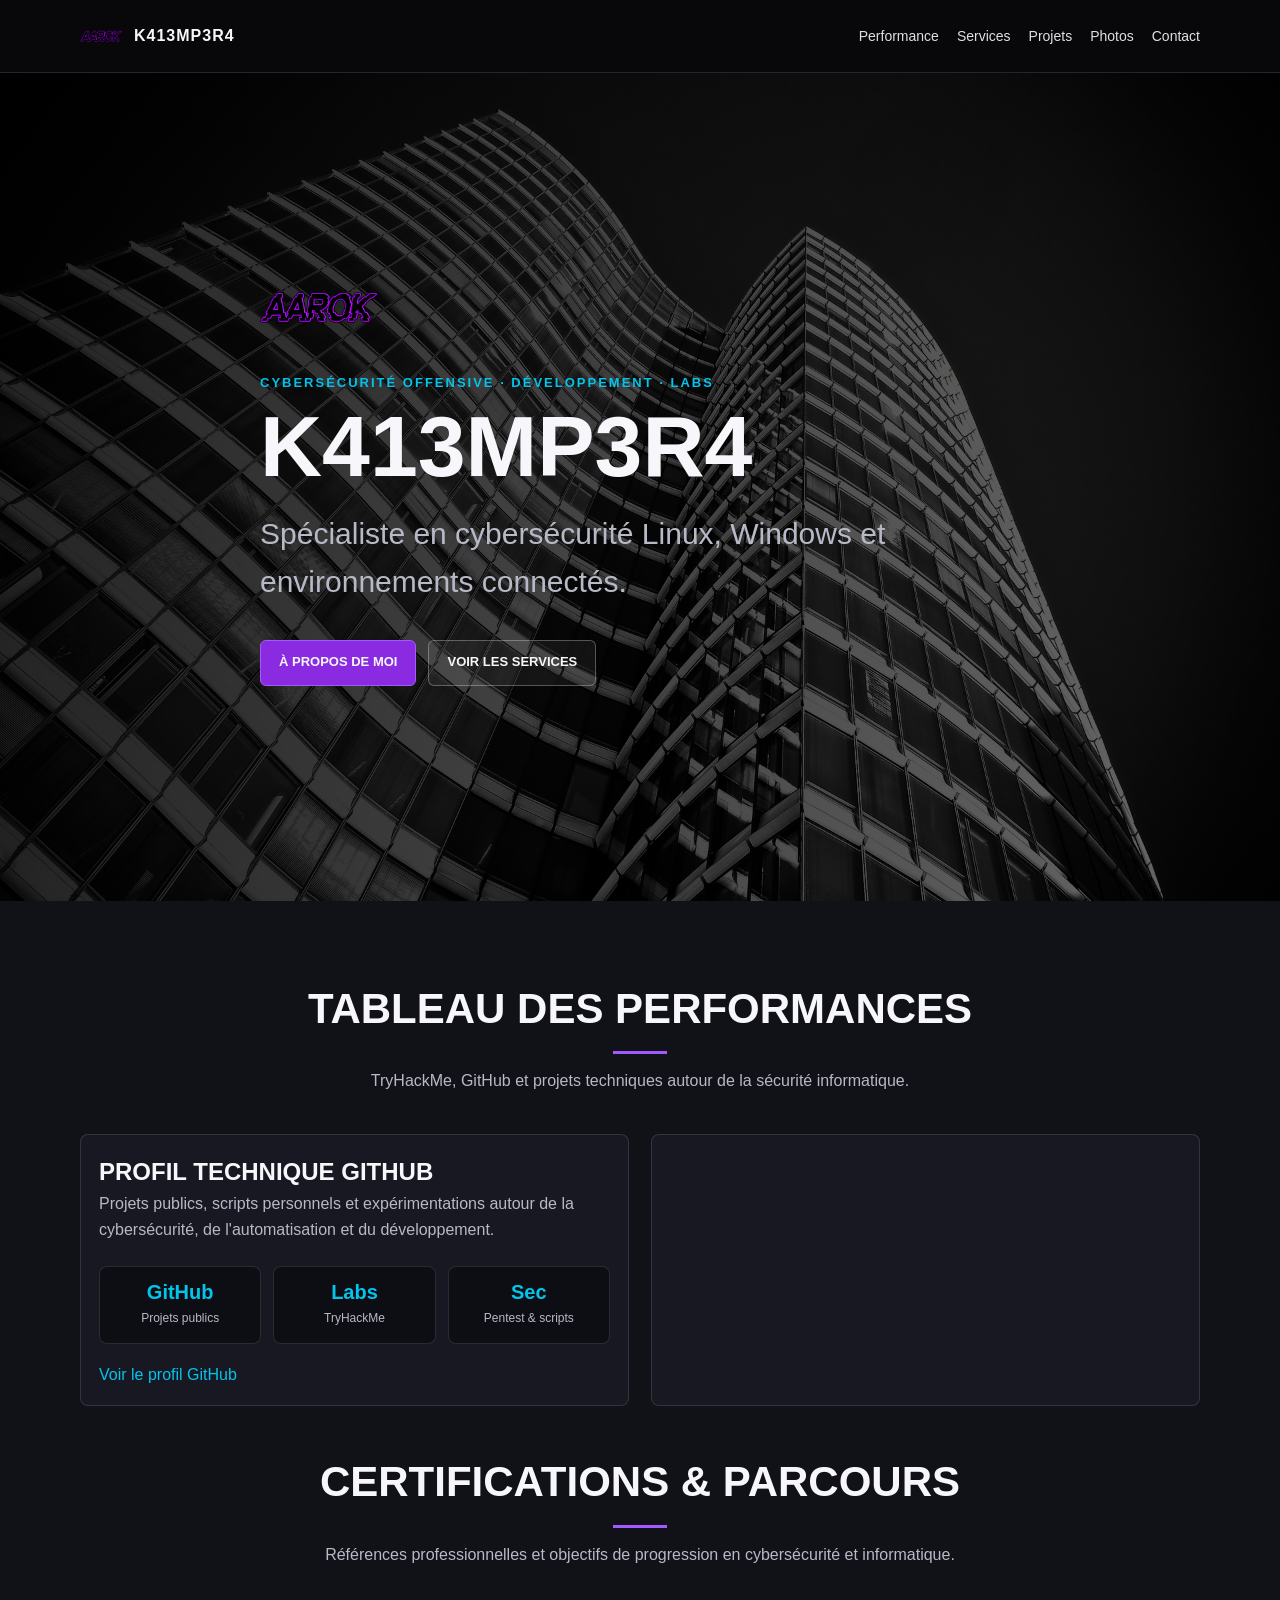
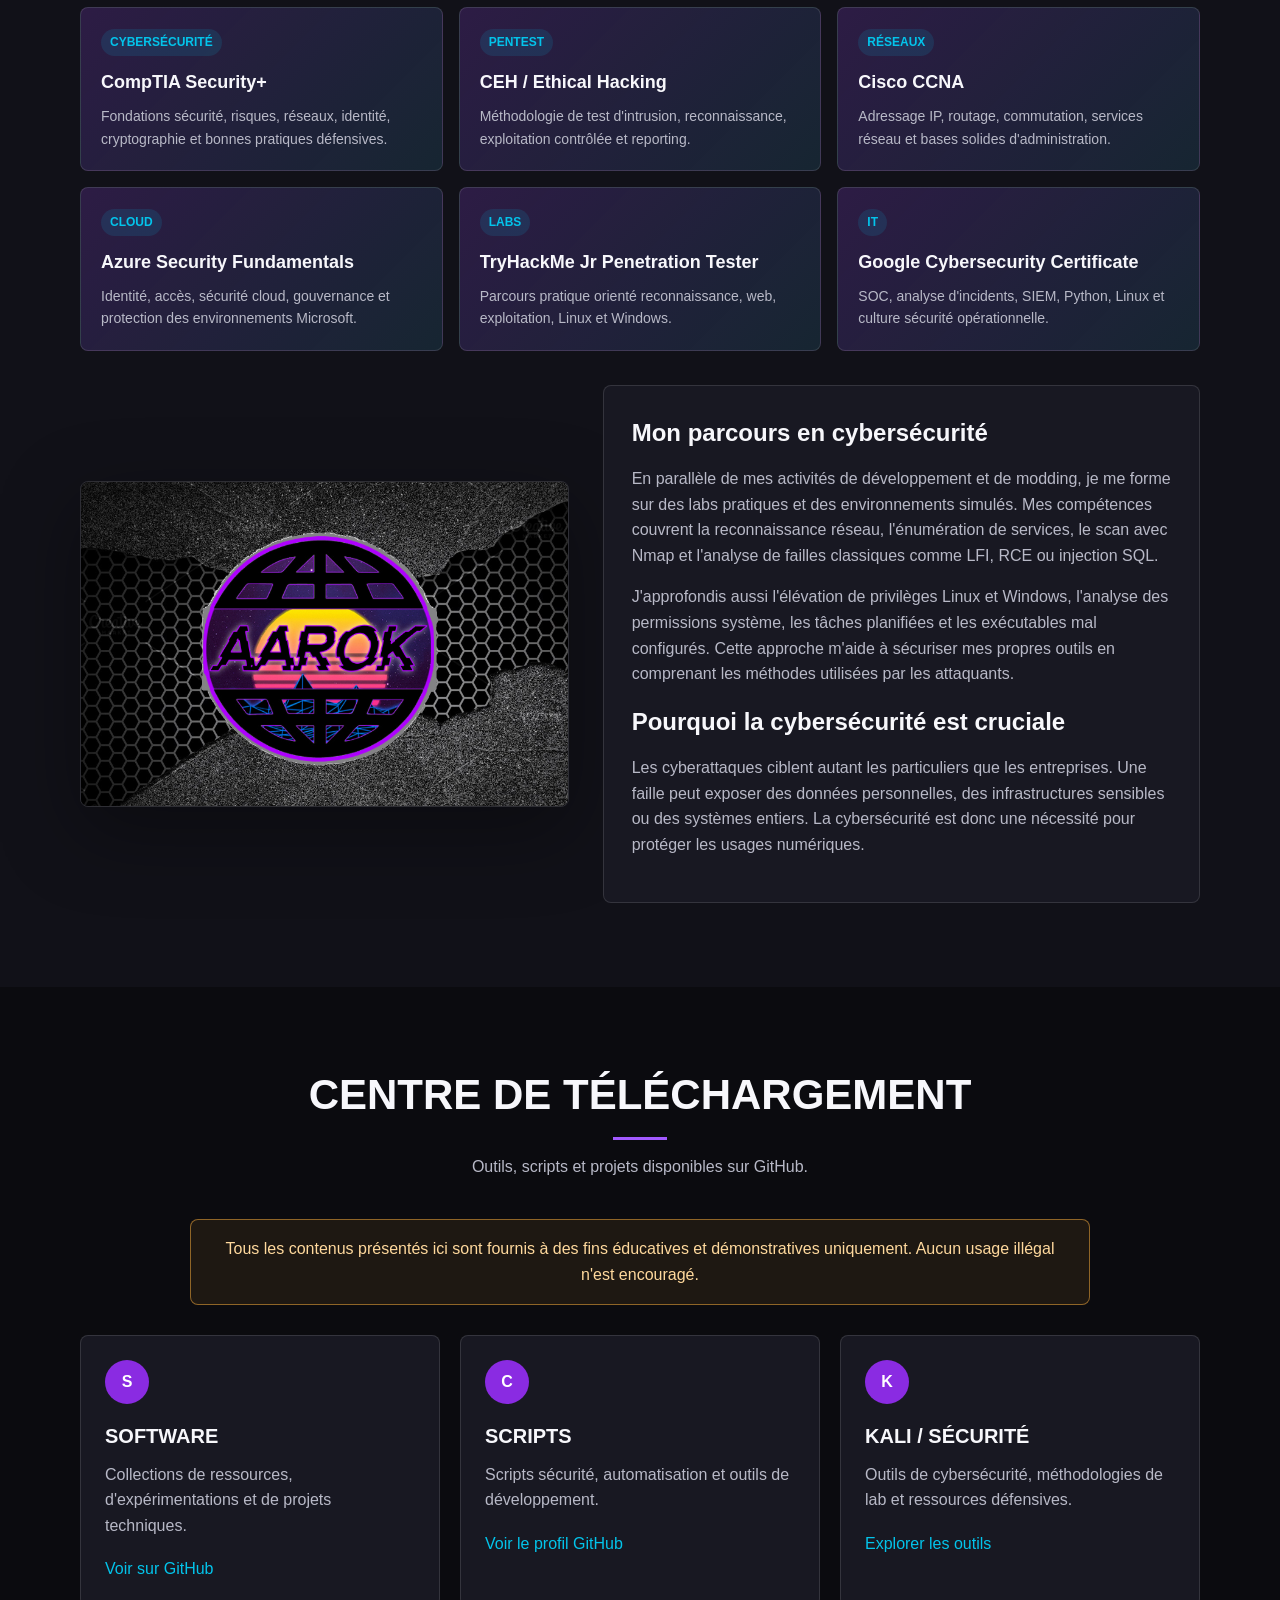
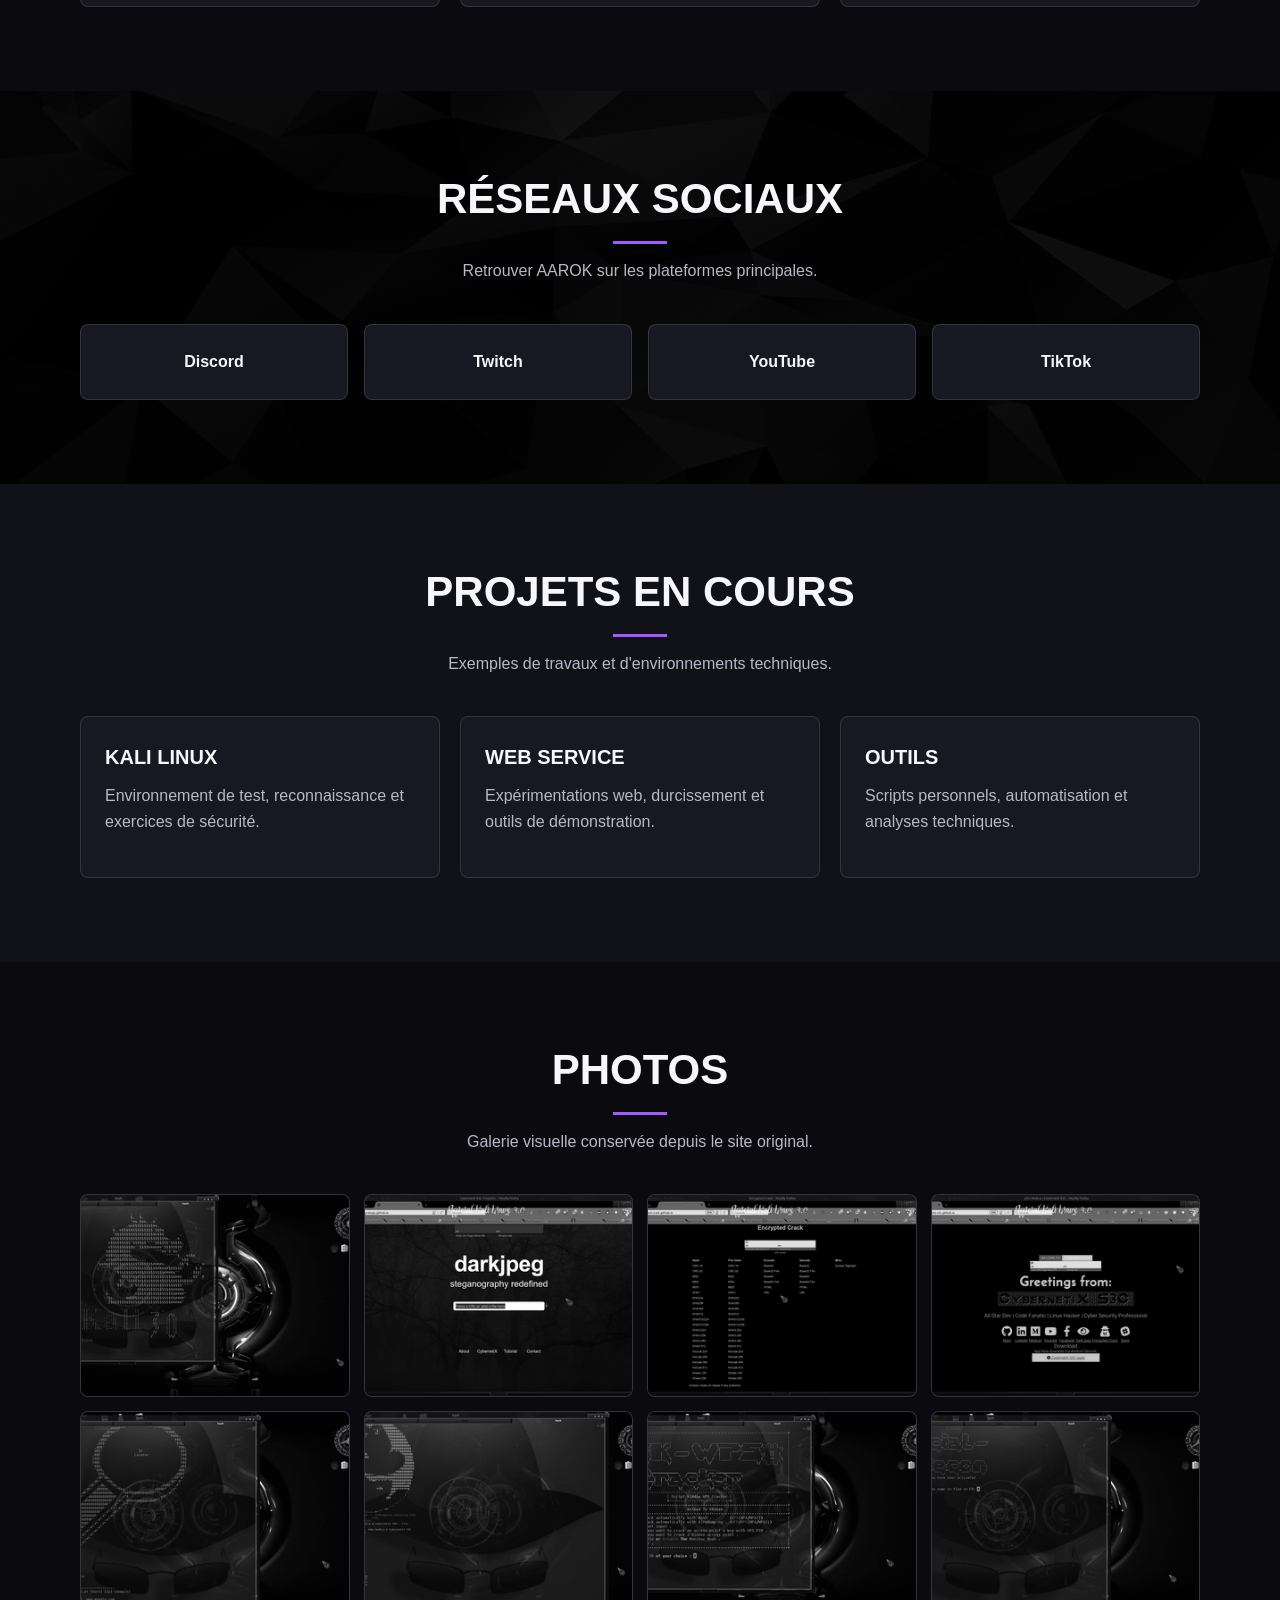
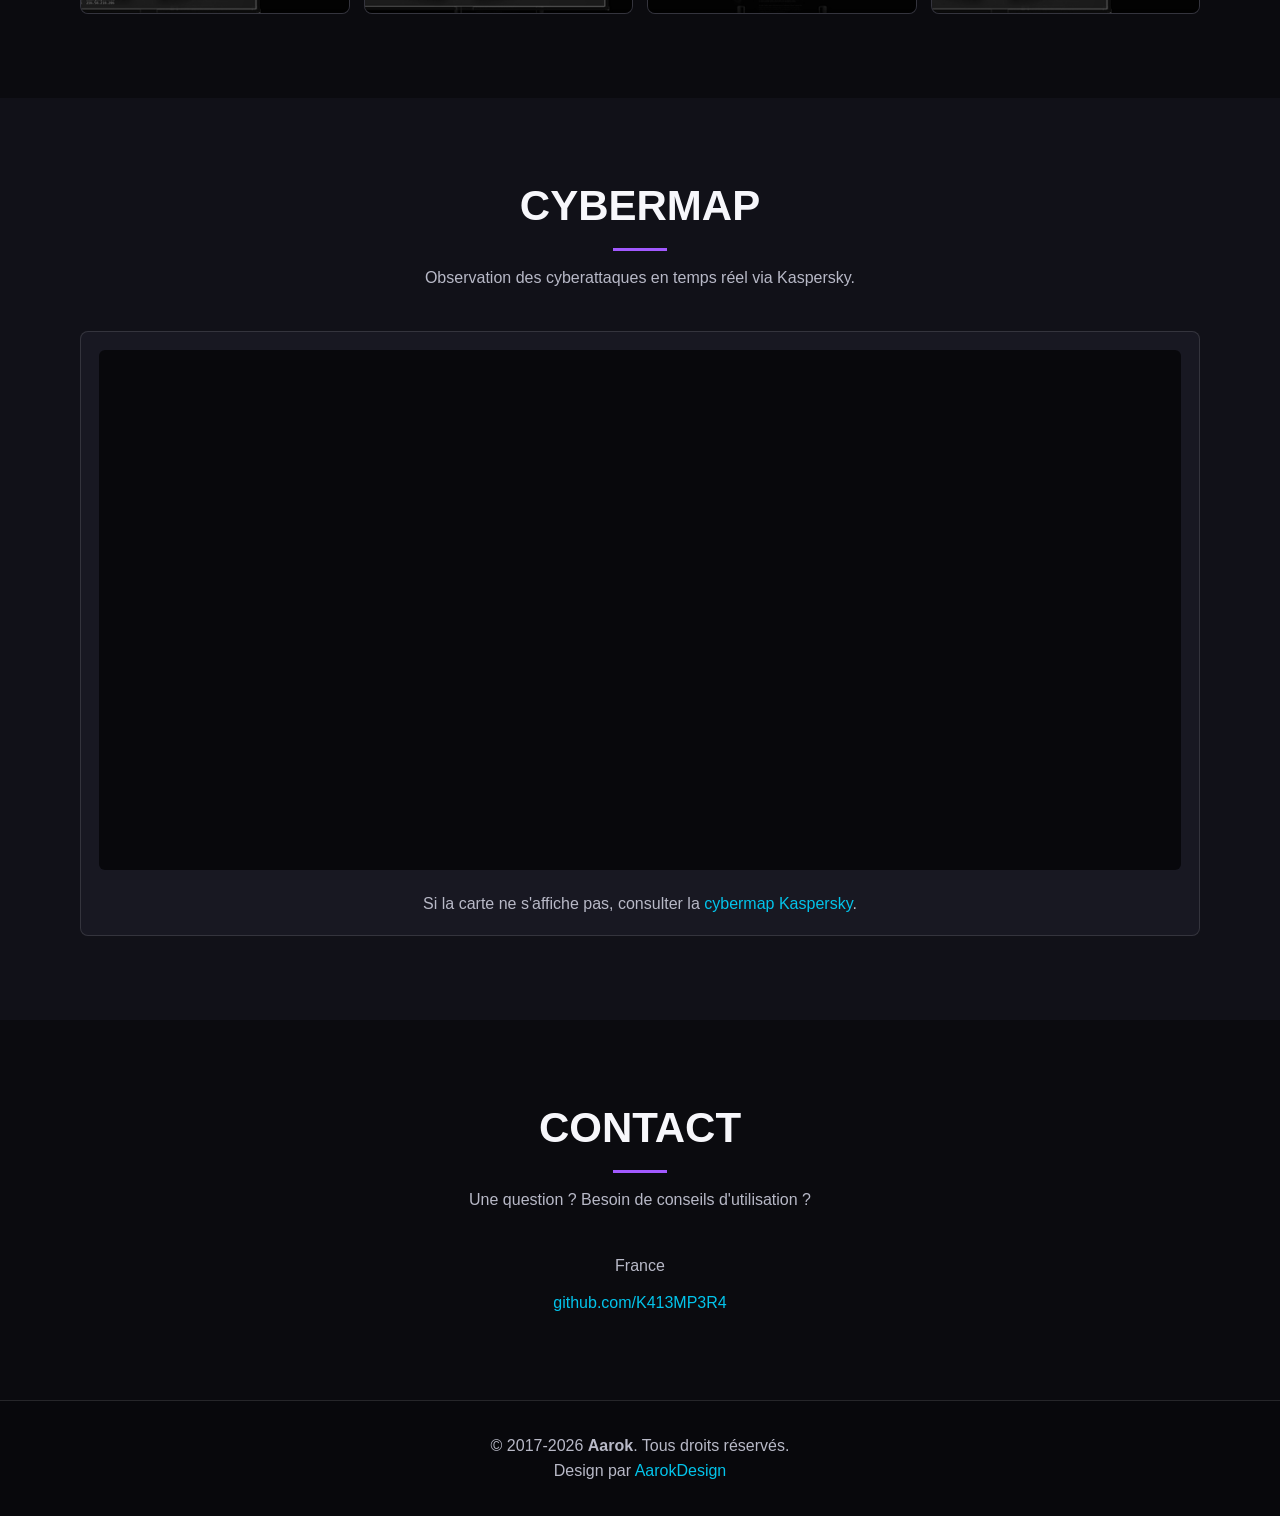
==== commit bc737f80: "Restore full index.html and add domain verification meta tag Co-authored-by: Copilot <223556219+Copi" ====
--- a/index.html
+++ b/index.html
@@ -4,11 +4,835 @@
   <meta charset="utf-8">
   <meta name="viewport" content="width=device-width, initial-scale=1">
   <meta name="p:domain_verify" content="4902bbf45fe4f81bed1552b65912c3f5">
-  <meta http-equiv="Content-Security-Policy" content="default-src 'self' https: data:; img-src 'self' https: data:; frame-src https://tryhackme.com https://cybermap.kaspersky.com; style-src 'self' 'unsafe-inline'; script-src 'self' 'unsafe-inline'; base-uri 'self'; form-action 'self'">
-  <title>AAROK</title>
-  <link rel="stylesheet" href="css/bootstrap.min.css">
-  <link rel="stylesheet" href="lib/animsition.min.css">
-  <link rel="stylesheet" href="css/aarok.css">
-  <meta name="description" content="Découvrez AAROK - Un gamer et un passionné de cybersécurité">
+  <meta http-equiv="Content-Security-Policy" content="default-src 'self' https: data:; img-src 'self' https: data:; frame-src https://tryhackme.com https://cybermap.kaspersky.com; style-src 'self' 'unsafe-inline'; script-src 'self' 'unsafe-inline'; base-uri 'self'; form-action 'self'; upgrade-insecure-requests">
+  <meta name="referrer" content="strict-origin-when-cross-origin">
+  <meta name="robots" content="index, follow, max-image-preview:large">
+  <meta name="author" content="Aarok">
+  <meta name="description" content="AAROK, profil cybersécurité offensive et développement : pentesting Linux et Windows, TryHackMe, scripts, outils et projets techniques.">
+  <meta name="keywords" content="cybersécurité, pentest, hacker éthique, Linux, Windows, Nmap, TryHackMe, sécurité informatique, red team, scripts sécurité">
+  <meta property="og:type" content="website">
+  <meta property="og:locale" content="fr_FR">
+  <meta property="og:site_name" content="AAROK">
+  <meta property="og:title" content="AAROK - Cybersécurité offensive et projets techniques">
+  <meta property="og:description" content="Profil cybersécurité, pentesting, scripts et projets techniques par AAROK.">
+  <meta property="og:url" content="https://k413mp3r4.github.io/AAROK/">
+  <meta property="og:image" content="https://k413mp3r4.github.io/AAROK/img/logo.png">
+  <meta name="twitter:card" content="summary_large_image">
+  <meta name="twitter:title" content="AAROK - Cybersécurité offensive">
+  <meta name="twitter:description" content="Pentesting, TryHackMe, scripts sécurité et projets techniques.">
+  <meta name="twitter:image" content="https://k413mp3r4.github.io/AAROK/img/logo.png">
+  <link rel="canonical" href="https://k413mp3r4.github.io/AAROK/">
+  <link rel="shortcut icon" href="favicon.ico">
+  <link rel="preload" as="image" href="img/hero-bg.jpg">
+  <title>AAROK - Cybersécurité offensive et projets techniques</title>
+  <style>
+    :root {
+      --bg: #0b0b0f;
+      --panel: #111118;
+      --panel-soft: #181822;
+      --text: #f7f7fb;
+      --muted: #b8b9c7;
+      --line: rgba(255, 255, 255, 0.12);
+      --purple: #8a2be2;
+      --purple-light: #a259ff;
+      --cyan: #03c4eb;
+      --warn: #ffb23f;
+      --shadow: 0 24px 80px rgba(0, 0, 0, 0.35);
+    }
+
+    * {
+      box-sizing: border-box;
+    }
+
+    html {
+      scroll-behavior: smooth;
+    }
+
+    body {
+      margin: 0;
+      background: var(--bg);
+      color: var(--text);
+      font-family: Arial, Helvetica, sans-serif;
+      line-height: 1.6;
+    }
+
+    img,
+    iframe {
+      max-width: 100%;
+    }
+
+    a {
+      color: var(--cyan);
+      text-decoration: none;
+    }
+
+    a:hover,
+    a:focus-visible {
+      color: #66e6ff;
+      outline: none;
+    }
+
+    .container {
+      width: min(1120px, calc(100% - 32px));
+      margin: 0 auto;
+    }
+
+    .site-header {
+      position: sticky;
+      top: 0;
+      z-index: 20;
+      background: rgba(8, 8, 12, 0.88);
+      border-bottom: 1px solid var(--line);
+      backdrop-filter: blur(14px);
+    }
+
+    .nav {
+      display: flex;
+      align-items: center;
+      justify-content: space-between;
+      min-height: 72px;
+      gap: 24px;
+    }
+
+    .brand {
+      display: inline-flex;
+      align-items: center;
+      gap: 12px;
+      color: var(--text);
+      font-weight: 800;
+      letter-spacing: 1px;
+    }
+
+    .brand img {
+      width: 42px;
+      height: 42px;
+      object-fit: contain;
+    }
+
+    .nav-links {
+      display: flex;
+      align-items: center;
+      gap: 18px;
+      flex-wrap: wrap;
+    }
+
+    .nav-links a {
+      color: var(--text);
+      font-size: 14px;
+      opacity: 0.9;
+    }
+
+    .nav-links a:hover,
+    .nav-links a:focus-visible {
+      color: var(--purple-light);
+    }
+
+    .hero {
+      min-height: calc(100vh - 72px);
+      display: grid;
+      align-items: center;
+      background:
+        linear-gradient(90deg, rgba(0, 0, 0, 0.86), rgba(0, 0, 0, 0.58)),
+        url("img/hero-bg.jpg") center / cover no-repeat;
+    }
+
+    .hero-inner {
+      padding: 88px 0;
+      max-width: 760px;
+    }
+
+    .hero-logo {
+      width: 118px;
+      height: auto;
+      margin-bottom: 26px;
+      filter: drop-shadow(0 12px 28px rgba(0, 0, 0, 0.45));
+    }
+
+    .eyebrow {
+      color: var(--cyan);
+      font-weight: 700;
+      text-transform: uppercase;
+      letter-spacing: 2px;
+      font-size: 13px;
+      margin-bottom: 12px;
+    }
+
+    h1 {
+      margin: 0;
+      font-size: clamp(42px, 8vw, 86px);
+      line-height: 0.95;
+      letter-spacing: 0;
+      text-transform: uppercase;
+    }
+
+    .hero h2 {
+      margin: 22px 0 0;
+      color: var(--muted);
+      font-size: clamp(20px, 3vw, 30px);
+      font-weight: 500;
+    }
+
+    .actions {
+      display: flex;
+      flex-wrap: wrap;
+      gap: 12px;
+      margin-top: 34px;
+    }
+
+    .button {
+      display: inline-flex;
+      align-items: center;
+      justify-content: center;
+      min-height: 46px;
+      padding: 0 18px;
+      border: 1px solid rgba(255, 255, 255, 0.28);
+      border-radius: 6px;
+      color: var(--text);
+      font-weight: 700;
+      text-transform: uppercase;
+      font-size: 13px;
+      letter-spacing: 0;
+      background: rgba(255, 255, 255, 0.06);
+    }
+
+    .button.primary {
+      border-color: var(--purple-light);
+      background: var(--purple);
+    }
+
+    .button:hover,
+    .button:focus-visible {
+      color: var(--text);
+      border-color: var(--cyan);
+      transform: translateY(-1px);
+    }
+
+    section {
+      padding: 84px 0;
+    }
+
+    .section-head {
+      max-width: 760px;
+      margin: 0 auto 40px;
+      text-align: center;
+    }
+
+    .section-head h2 {
+      margin: 0;
+      font-size: clamp(28px, 4vw, 42px);
+      text-transform: uppercase;
+      line-height: 1.15;
+    }
+
+    .section-head p {
+      color: var(--muted);
+      margin: 14px 0 0;
+    }
+
+    .divider {
+      width: 54px;
+      height: 3px;
+      margin: 18px auto 0;
+      background: var(--purple-light);
+    }
+
+    .dark-band {
+      background: var(--panel);
+    }
+
+    .about-grid {
+      display: grid;
+      grid-template-columns: minmax(0, 0.9fr) minmax(0, 1.1fr);
+      gap: 34px;
+      align-items: center;
+    }
+
+    .about-grid img {
+      width: 100%;
+      border-radius: 8px;
+      box-shadow: var(--shadow);
+      border: 1px solid var(--line);
+    }
+
+    .content-panel {
+      background: var(--panel-soft);
+      border: 1px solid var(--line);
+      border-radius: 8px;
+      padding: 28px;
+    }
+
+    .content-panel h3 {
+      margin: 0 0 14px;
+      font-size: 24px;
+    }
+
+    .content-panel p {
+      margin: 0 0 16px;
+      color: var(--muted);
+    }
+
+    .embed-grid {
+      display: grid;
+      grid-template-columns: repeat(2, minmax(0, 1fr));
+      gap: 22px;
+      align-items: stretch;
+    }
+
+    .embed-card {
+      min-height: 270px;
+      background: var(--panel-soft);
+      border: 1px solid var(--line);
+      border-radius: 8px;
+      padding: 18px;
+    }
+
+    .embed-card img,
+    .embed-card iframe {
+      width: 100%;
+      border: 0;
+      border-radius: 6px;
+      background: #08080c;
+    }
+
+    .stats-card {
+      min-height: 270px;
+      display: grid;
+      align-content: center;
+      gap: 18px;
+    }
+
+    .stats-card h3 {
+      margin: 0;
+      font-size: 24px;
+      text-transform: uppercase;
+    }
+
+    .stats-card p {
+      margin: 0;
+      color: var(--muted);
+    }
+
+    .stat-list {
+      display: grid;
+      grid-template-columns: repeat(3, minmax(0, 1fr));
+      gap: 12px;
+      margin-top: 6px;
+    }
+
+    .stat-pill {
+      padding: 14px 10px;
+      border: 1px solid var(--line);
+      border-radius: 8px;
+      background: #0d0d14;
+      text-align: center;
+    }
+
+    .stat-pill strong {
+      display: block;
+      color: var(--cyan);
+      font-size: 20px;
+      line-height: 1.1;
+    }
+
+    .stat-pill span {
+      display: block;
+      color: var(--muted);
+      font-size: 12px;
+      margin-top: 6px;
+    }
+
+    .tryhackme-card {
+      min-height: 0;
+    }
+
+    .tryhackme-card iframe {
+      display: block;
+      height: 170px;
+      background: transparent;
+    }
+
+    .services-grid {
+      display: grid;
+      grid-template-columns: repeat(3, minmax(0, 1fr));
+      gap: 20px;
+    }
+
+    .cert-grid {
+      display: grid;
+      grid-template-columns: repeat(3, minmax(0, 1fr));
+      gap: 16px;
+      margin-top: 22px;
+    }
+
+    .cert-card {
+      min-height: 152px;
+      padding: 20px;
+      border: 1px solid var(--line);
+      border-radius: 8px;
+      background: linear-gradient(135deg, rgba(138, 43, 226, 0.18), rgba(3, 196, 235, 0.08)), var(--panel-soft);
+    }
+
+    .cert-card span {
+      display: inline-block;
+      margin-bottom: 12px;
+      padding: 4px 9px;
+      border-radius: 999px;
+      background: rgba(3, 196, 235, 0.12);
+      color: var(--cyan);
+      font-size: 12px;
+      font-weight: 700;
+      text-transform: uppercase;
+    }
+
+    .cert-card h3 {
+      margin: 0 0 8px;
+      font-size: 18px;
+    }
+
+    .cert-card p {
+      margin: 0;
+      color: var(--muted);
+      font-size: 14px;
+    }
+
+    .service-card,
+    .social-card,
+    .project-card {
+      background: var(--panel-soft);
+      border: 1px solid var(--line);
+      border-radius: 8px;
+      padding: 24px;
+      transition: transform 160ms ease, border-color 160ms ease;
+    }
+
+    .service-card:hover,
+    .social-card:hover,
+    .project-card:hover {
+      transform: translateY(-3px);
+      border-color: rgba(162, 89, 255, 0.65);
+    }
+
+    .service-icon {
+      width: 44px;
+      height: 44px;
+      display: grid;
+      place-items: center;
+      border-radius: 50%;
+      background: var(--purple);
+      color: #fff;
+      font-weight: 800;
+      margin-bottom: 16px;
+    }
+
+    .service-card h3,
+    .project-card h3 {
+      margin: 0 0 10px;
+      font-size: 20px;
+      text-transform: uppercase;
+    }
+
+    .service-card p,
+    .project-card p {
+      color: var(--muted);
+      margin: 0 0 18px;
+    }
+
+    .notice {
+      max-width: 900px;
+      margin: 0 auto 30px;
+      padding: 16px;
+      border: 1px solid rgba(255, 178, 63, 0.5);
+      border-radius: 8px;
+      color: #ffd99d;
+      background: rgba(255, 178, 63, 0.08);
+      text-align: center;
+    }
+
+    .social-section {
+      background:
+        linear-gradient(rgba(0, 0, 0, 0.72), rgba(0, 0, 0, 0.72)),
+        url("img/subscribe-bg.jpg") center / cover no-repeat;
+    }
+
+    .social-grid {
+      display: grid;
+      grid-template-columns: repeat(4, minmax(0, 1fr));
+      gap: 16px;
+    }
+
+    .social-card {
+      color: var(--text);
+      font-weight: 800;
+      text-align: center;
+    }
+
+    .portfolio-grid {
+      display: grid;
+      grid-template-columns: repeat(4, minmax(0, 1fr));
+      gap: 14px;
+    }
+
+    .portfolio-grid a {
+      display: block;
+      overflow: hidden;
+      border-radius: 8px;
+      border: 1px solid var(--line);
+      background: var(--panel-soft);
+    }
+
+    .portfolio-grid img {
+      display: block;
+      width: 100%;
+      aspect-ratio: 4 / 3;
+      object-fit: cover;
+      filter: grayscale(1);
+      transition: filter 160ms ease, transform 160ms ease;
+      loading: lazy;
+    }
+
+    .portfolio-grid a:hover img,
+    .portfolio-grid a:focus-visible img {
+      filter: grayscale(0);
+      transform: scale(1.03);
+    }
+
+    .contact-list {
+      display: grid;
+      gap: 12px;
+      max-width: 620px;
+      margin: 0 auto;
+      color: var(--muted);
+      text-align: center;
+    }
+
+    footer {
+      padding: 32px 0;
+      border-top: 1px solid var(--line);
+      color: var(--muted);
+      text-align: center;
+      background: #08080c;
+    }
+
+    @media (max-width: 900px) {
+      .about-grid,
+      .embed-grid,
+      .services-grid,
+      .cert-grid,
+      .social-grid {
+        grid-template-columns: 1fr;
+      }
+
+      .stat-list {
+        grid-template-columns: 1fr;
+      }
+
+      .portfolio-grid {
+        grid-template-columns: repeat(2, minmax(0, 1fr));
+      }
+    }
+
+    @media (max-width: 720px) {
+      .nav {
+        align-items: flex-start;
+        flex-direction: column;
+        padding: 14px 0;
+      }
+
+      .nav-links {
+        gap: 12px;
+      }
+
+      section {
+        padding: 62px 0;
+      }
+
+      .hero {
+        min-height: auto;
+      }
+    }
+  </style>
+  <script type="application/ld+json">
+  {
+    "@context": "https://schema.org",
+    "@type": "Person",
+    "name": "AAROK",
+    "url": "https://k413mp3r4.github.io/AAROK/",
+    "sameAs": [
+      "https://github.com/K413MP3R4",
+      "https://www.youtube.com/@Aarok.gaming",
+      "https://www.twitch.tv/aar0ck",
+      "https://www.tiktok.com/@aarok.tv"
+    ],
+    "knowsAbout": ["Cybersécurité", "Pentesting", "Linux", "Windows", "TryHackMe", "Développement"]
+  }
+  </script>
 </head>
-<body>+<body oncontextmenu="return false">
+  <header class="site-header">
+    <div class="container nav">
+      <a class="brand" href="#hero" aria-label="Accueil AAROK">
+        <img src="img/logo.png" alt="Logo AAROK" width="42" height="42">
+        <span>K413MP3R4</span>
+      </a>
+      <nav class="nav-links" aria-label="Navigation principale">
+        <a href="#about">Performance</a>
+        <a href="#services">Services</a>
+        <a href="#projects">Projets</a>
+        <a href="#portfolio">Photos</a>
+        <a href="#contact">Contact</a>
+      </nav>
+    </div>
+  </header>
+
+  <main>
+    <section id="hero" class="hero">
+      <div class="container hero-inner">
+        <img class="hero-logo" src="img/logo.png" alt="Logo AAROK" width="140" height="140">
+        <p class="eyebrow">Cybersécurité offensive · développement · labs</p>
+        <h1>K413MP3R4</h1>
+        <h2>Spécialiste en cybersécurité Linux, Windows et environnements connectés.</h2>
+        <div class="actions">
+          <a class="button primary" href="#about">À propos de moi</a>
+          <a class="button" href="#services">Voir les services</a>
+        </div>
+      </div>
+    </section>
+
+    <section id="about" class="dark-band">
+      <div class="container">
+        <div class="section-head">
+          <h2>Tableau des performances</h2>
+          <div class="divider"></div>
+          <p>TryHackMe, GitHub et projets techniques autour de la sécurité informatique.</p>
+        </div>
+
+        <div class="embed-grid">
+          <article class="embed-card stats-card">
+            <div>
+              <h3>Profil technique GitHub</h3>
+              <p>Projets publics, scripts personnels et expérimentations autour de la cybersécurité, de l'automatisation et du développement.</p>
+            </div>
+            <div class="stat-list" aria-label="Résumé du profil technique">
+              <div class="stat-pill">
+                <strong>GitHub</strong>
+                <span>Projets publics</span>
+              </div>
+              <div class="stat-pill">
+                <strong>Labs</strong>
+                <span>TryHackMe</span>
+              </div>
+              <div class="stat-pill">
+                <strong>Sec</strong>
+                <span>Pentest & scripts</span>
+              </div>
+            </div>
+            <a href="https://github.com/K413MP3R4" target="_blank" rel="noopener noreferrer">Voir le profil GitHub</a>
+          </article>
+          <article class="embed-card tryhackme-card">
+            <iframe title="Badge TryHackMe public" src="https://tryhackme.com/api/v2/badges/public-profile?userPublicId=2812137" height="170" loading="lazy"></iframe>
+          </article>
+        </div>
+
+        <div class="section-head" style="margin-top: 52px;">
+          <h2>Certifications & parcours</h2>
+          <div class="divider"></div>
+          <p>Références professionnelles et objectifs de progression en cybersécurité et informatique.</p>
+        </div>
+
+        <div class="cert-grid">
+          <article class="cert-card">
+            <span>Cybersécurité</span>
+            <h3>CompTIA Security+</h3>
+            <p>Fondations sécurité, risques, réseaux, identité, cryptographie et bonnes pratiques défensives.</p>
+          </article>
+          <article class="cert-card">
+            <span>Pentest</span>
+            <h3>CEH / Ethical Hacking</h3>
+            <p>Méthodologie de test d'intrusion, reconnaissance, exploitation contrôlée et reporting.</p>
+          </article>
+          <article class="cert-card">
+            <span>Réseaux</span>
+            <h3>Cisco CCNA</h3>
+            <p>Adressage IP, routage, commutation, services réseau et bases solides d'administration.</p>
+          </article>
+          <article class="cert-card">
+            <span>Cloud</span>
+            <h3>Azure Security Fundamentals</h3>
+            <p>Identité, accès, sécurité cloud, gouvernance et protection des environnements Microsoft.</p>
+          </article>
+          <article class="cert-card">
+            <span>Labs</span>
+            <h3>TryHackMe Jr Penetration Tester</h3>
+            <p>Parcours pratique orienté reconnaissance, web, exploitation, Linux et Windows.</p>
+          </article>
+          <article class="cert-card">
+            <span>IT</span>
+            <h3>Google Cybersecurity Certificate</h3>
+            <p>SOC, analyse d'incidents, SIEM, Python, Linux et culture sécurité opérationnelle.</p>
+          </article>
+        </div>
+
+        <div class="about-grid" style="margin-top: 34px;">
+          <img src="img/about-img.jpg" alt="Illustration cybersécurité AAROK" loading="lazy">
+          <article class="content-panel">
+            <h3>Mon parcours en cybersécurité</h3>
+            <p>En parallèle de mes activités de développement et de modding, je me forme sur des labs pratiques et des environnements simulés. Mes compétences couvrent la reconnaissance réseau, l'énumération de services, le scan avec Nmap et l'analyse de failles classiques comme LFI, RCE ou injection SQL.</p>
+            <p>J'approfondis aussi l'élévation de privilèges Linux et Windows, l'analyse des permissions système, les tâches planifiées et les exécutables mal configurés. Cette approche m'aide à sécuriser mes propres outils en comprenant les méthodes utilisées par les attaquants.</p>
+            <h3>Pourquoi la cybersécurité est cruciale</h3>
+            <p>Les cyberattaques ciblent autant les particuliers que les entreprises. Une faille peut exposer des données personnelles, des infrastructures sensibles ou des systèmes entiers. La cybersécurité est donc une nécessité pour protéger les usages numériques.</p>
+          </article>
+        </div>
+      </div>
+    </section>
+
+    <section id="services">
+      <div class="container">
+        <div class="section-head">
+          <h2>Centre de téléchargement</h2>
+          <div class="divider"></div>
+          <p>Outils, scripts et projets disponibles sur GitHub.</p>
+        </div>
+
+        <div class="notice">
+          Tous les contenus présentés ici sont fournis à des fins éducatives et démonstratives uniquement. Aucun usage illégal n'est encouragé.
+        </div>
+
+        <div class="services-grid">
+          <article class="service-card">
+            <div class="service-icon">S</div>
+            <h3>Software</h3>
+            <p>Collections de ressources, d'expérimentations et de projets techniques.</p>
+            <a href="https://github.com/K413MP3R4" target="_blank" rel="noopener noreferrer">Voir sur GitHub</a>
+          </article>
+
+          <article class="service-card">
+            <div class="service-icon">C</div>
+            <h3>Scripts</h3>
+            <p>Scripts sécurité, automatisation et outils de développement.</p>
+            <a href="https://github.com/K413MP3R4" target="_blank" rel="noopener noreferrer">Voir le profil GitHub</a>
+          </article>
+
+          <article class="service-card">
+            <div class="service-icon">K</div>
+            <h3>Kali / Sécurité</h3>
+            <p>Outils de cybersécurité, méthodologies de lab et ressources défensives.</p>
+            <a href="https://github.com/K413MP3R4" target="_blank" rel="noopener noreferrer">Explorer les outils</a>
+          </article>
+        </div>
+      </div>
+    </section>
+
+    <section class="social-section" aria-labelledby="social-title">
+      <div class="container">
+        <div class="section-head">
+          <h2 id="social-title">Réseaux sociaux</h2>
+          <div class="divider"></div>
+          <p>Retrouver AAROK sur les plateformes principales.</p>
+        </div>
+        <div class="social-grid">
+          <a class="social-card" href="https://discord.gg/votreLien" target="_blank" rel="noopener noreferrer">Discord</a>
+          <a class="social-card" href="https://www.twitch.tv/aar0ck" target="_blank" rel="noopener noreferrer">Twitch</a>
+          <a class="social-card" href="https://www.youtube.com/@Aarok.gaming" target="_blank" rel="noopener noreferrer">YouTube</a>
+          <a class="social-card" href="https://www.tiktok.com/@aarok.tv" target="_blank" rel="noopener noreferrer">TikTok</a>
+        </div>
+      </div>
+    </section>
+
+    <section id="projects" class="dark-band">
+      <div class="container">
+        <div class="section-head">
+          <h2>Projets en cours</h2>
+          <div class="divider"></div>
+          <p>Exemples de travaux et d'environnements techniques.</p>
+        </div>
+        <div class="services-grid">
+          <article class="project-card">
+            <h3>Kali Linux</h3>
+            <p>Environnement de test, reconnaissance et exercices de sécurité.</p>
+          </article>
+          <article class="project-card">
+            <h3>Web Service</h3>
+            <p>Expérimentations web, durcissement et outils de démonstration.</p>
+          </article>
+          <article class="project-card">
+            <h3>Outils</h3>
+            <p>Scripts personnels, automatisation et analyses techniques.</p>
+          </article>
+        </div>
+      </div>
+    </section>
+
+    <section id="portfolio">
+      <div class="container">
+        <div class="section-head">
+          <h2>Photos</h2>
+          <div class="divider"></div>
+          <p>Galerie visuelle conservée depuis le site original.</p>
+        </div>
+        <div class="portfolio-grid">
+          <a href="img/portfolio/portfolio-01-large.jpg" target="_blank" rel="noopener noreferrer"><img src="img/portfolio/portfolio-01-thumbnail.jpg" alt="Portfolio Kali Linux" loading="lazy"></a>
+          <a href="img/portfolio/portfolio-02-large.jpg" target="_blank" rel="noopener noreferrer"><img src="img/portfolio/portfolio-02-thumbnail.jpg" alt="Portfolio service web" loading="lazy"></a>
+          <a href="img/portfolio/portfolio-03-large.jpg" target="_blank" rel="noopener noreferrer"><img src="img/portfolio/portfolio-03-thumbnail.jpg" alt="Portfolio chiffrement" loading="lazy"></a>
+          <a href="img/portfolio/portfolio-04-large.jpg" target="_blank" rel="noopener noreferrer"><img src="img/portfolio/portfolio-04-thumbnail.jpg" alt="Portfolio site web" loading="lazy"></a>
+          <a href="img/portfolio/portfolio-05-large.jpg" target="_blank" rel="noopener noreferrer"><img src="img/portfolio/portfolio-05-thumbnail.jpg" alt="Portfolio outil IP" loading="lazy"></a>
+          <a href="img/portfolio/portfolio-06-large.jpg" target="_blank" rel="noopener noreferrer"><img src="img/portfolio/portfolio-06-thumbnail.jpg" alt="Portfolio outil sécurité" loading="lazy"></a>
+          <a href="img/portfolio/portfolio-07-large.jpg" target="_blank" rel="noopener noreferrer"><img src="img/portfolio/portfolio-07-thumbnail.jpg" alt="Portfolio script sécurité" loading="lazy"></a>
+          <a href="img/portfolio/portfolio-08-large.jpg" target="_blank" rel="noopener noreferrer"><img src="img/portfolio/portfolio-08-thumbnail.jpg" alt="Portfolio reconnaissance" loading="lazy"></a>
+        </div>
+      </div>
+    </section>
+
+    <section class="dark-band" aria-labelledby="cybermap-title">
+      <div class="container">
+        <div class="section-head">
+          <h2 id="cybermap-title">Cybermap</h2>
+          <div class="divider"></div>
+          <p>Observation des cyberattaques en temps réel via Kaspersky.</p>
+        </div>
+        <article class="embed-card">
+          <iframe title="Cybermap Kaspersky" src="https://cybermap.kaspersky.com/en/widget/dynamic/dark" height="520" loading="lazy" allowfullscreen></iframe>
+          <p style="margin: 14px 0 0; color: var(--muted); text-align: center;">Si la carte ne s'affiche pas, consulter la <a href="https://cybermap.kaspersky.com" target="_blank" rel="noopener noreferrer">cybermap Kaspersky</a>.</p>
+        </article>
+      </div>
+    </section>
+
+    <section id="contact">
+      <div class="container">
+        <div class="section-head">
+          <h2>Contact</h2>
+          <div class="divider"></div>
+          <p>Une question ? Besoin de conseils d'utilisation ?</p>
+        </div>
+        <div class="contact-list">
+          <span>France</span>
+          <a href="https://github.com/K413MP3R4" target="_blank" rel="noopener noreferrer">github.com/K413MP3R4</a>
+        </div>
+      </div>
+    </section>
+  </main>
+
+  <footer>
+    <div class="container">
+      <div>&copy; 2017-2026 <strong>Aarok</strong>. Tous droits réservés.</div>
+      <div>Design par <a href="https://github.com/K413MP3R4" target="_blank" rel="noopener noreferrer">AarokDesign</a></div>
+    </div>
+  </footer>
+  <script>
+    document.addEventListener("contextmenu", function (event) {
+      event.preventDefault();
+    });
+
+    document.addEventListener("keydown", function (event) {
+      var key = event.key.toLowerCase();
+      var blocked =
+        event.key === "F12" ||
+        (event.ctrlKey && event.shiftKey && ["i", "j", "c"].includes(key)) ||
+        (event.ctrlKey && ["u", "s"].includes(key));
+
+      if (blocked) {
+        event.preventDefault();
+      }
+    });
+  </script>
+</body>
+</html>
